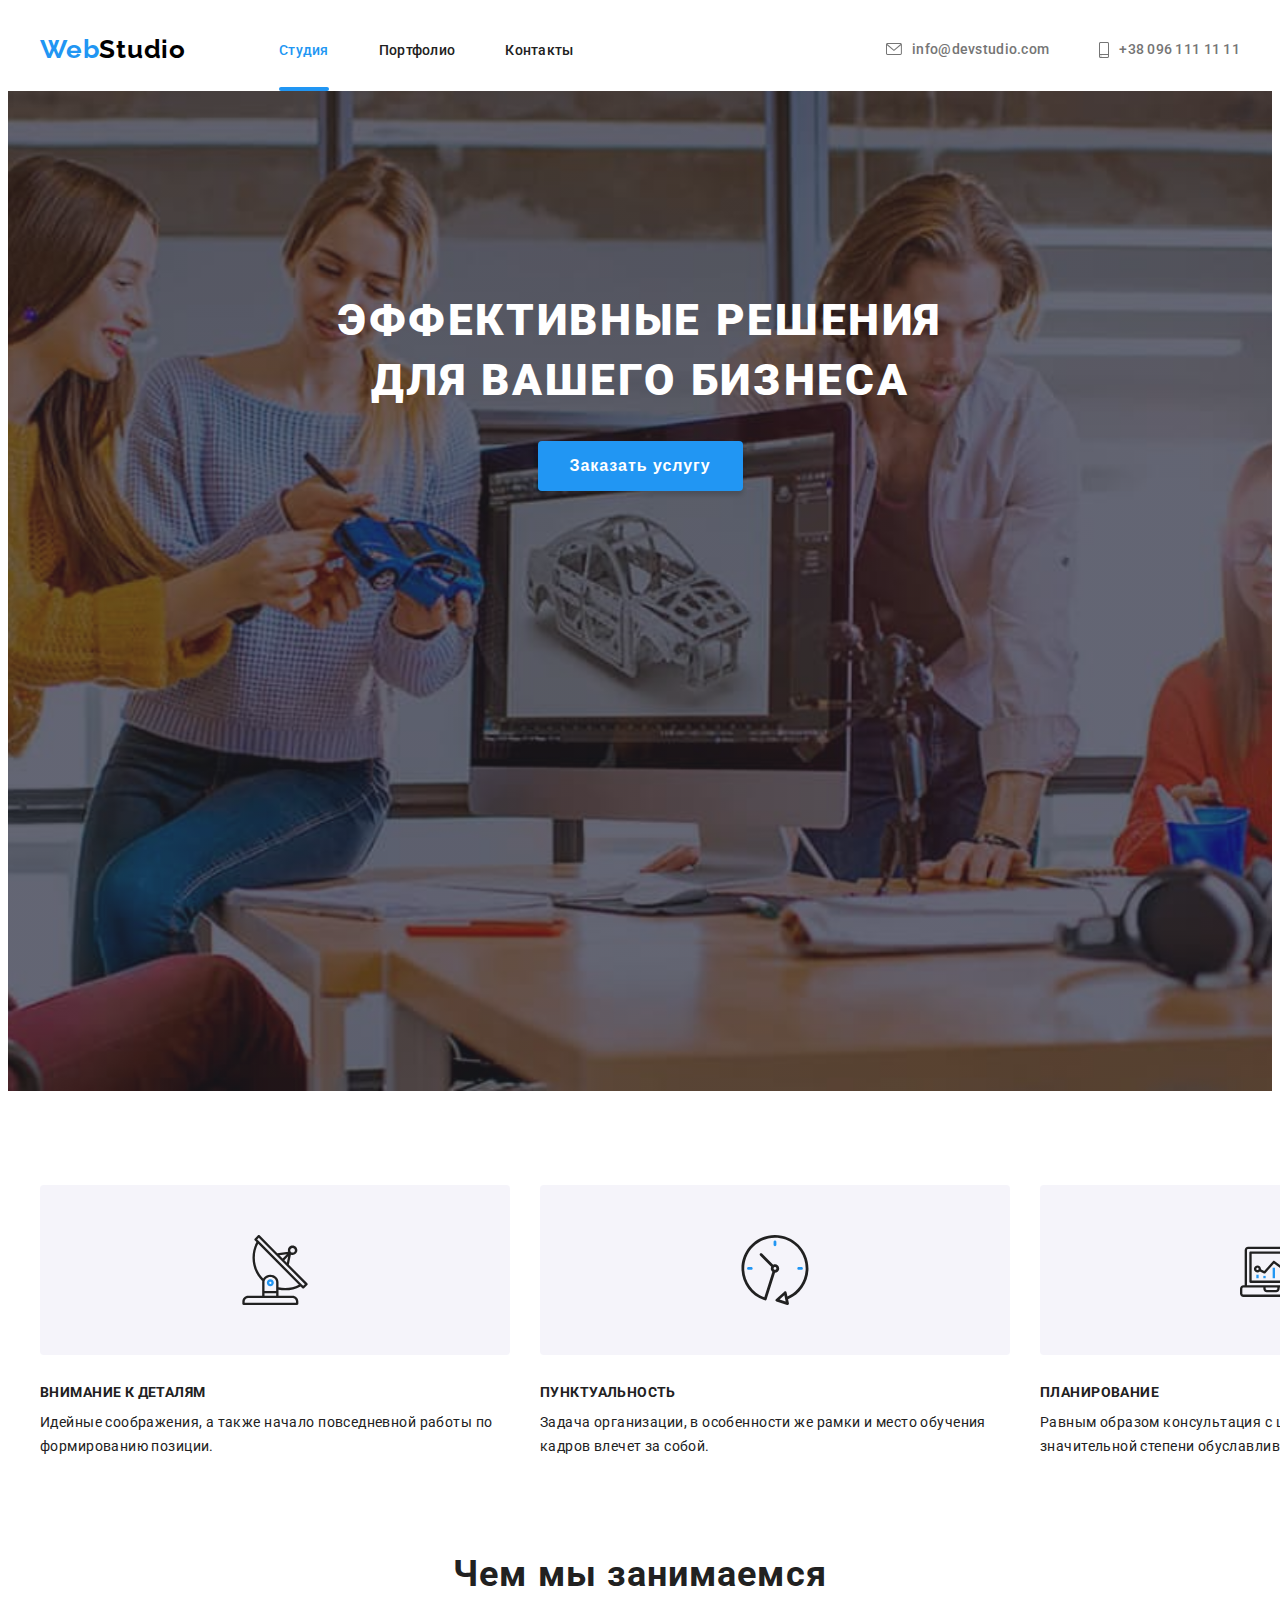
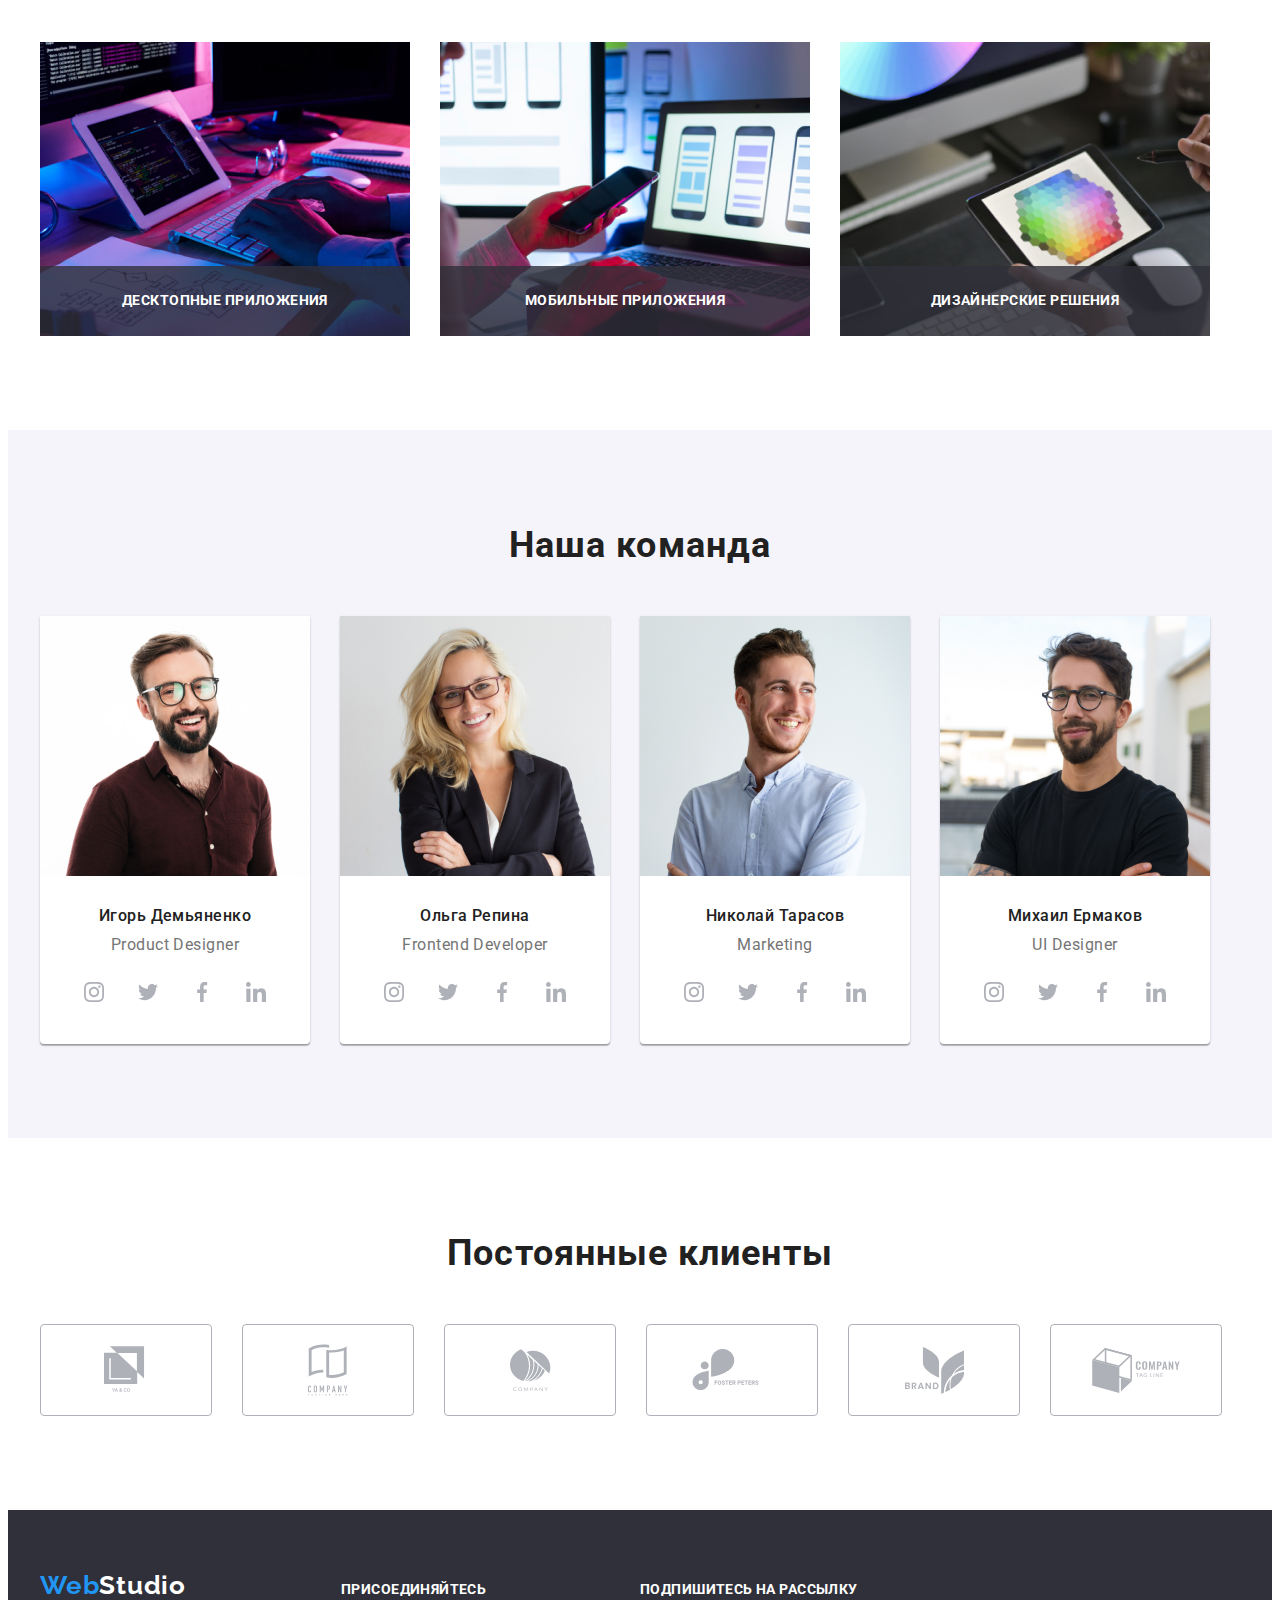
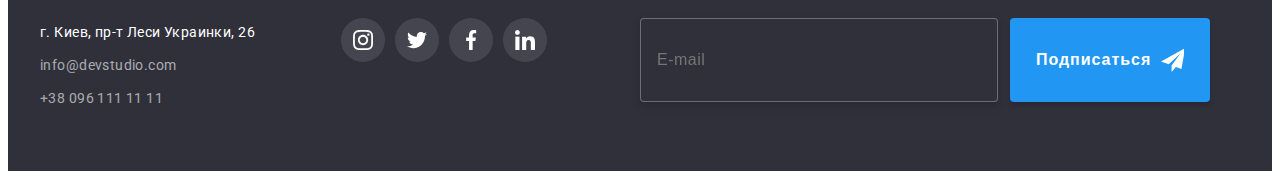
==== index.html @ 6fe5da29 "копирует файлы с hw-06" ====
<!DOCTYPE html>
<html lang="en">
<head>
    <meta charset="UTF-8">
    <meta name="viewport" content="width=device-width, initial-scale=1.0">
    <link rel="stylesheet" href="https://cdnjs.cloudflare.com/ajax/libs/modern-normalize/1.0.0/modern-normalize.min.css" integrity="sha512-ISS7cAi1PEhQ8jnbJpJZMd29NlhNj4AWYyLOSp2CE/CsHxTCu+r+t0D2yoJudVrd0/8fTVPUVDzY5Tvli75u/g==" crossorigin="anonymous" />
    <link rel="stylesheet" href="./css/style.css">
    <link href="https://fonts.googleapis.com/css2?family=Raleway:wght@700&family=Roboto:wght@400;500;700;900&display=swap" rel="stylesheet">
    <title>Studio</title>

</head>
<body class="body-container">
    <header class="page-header">
        <nav class="container">
            <a class="logo" href=""><span style="color: #2196F3;">Web</span><span style="color: #000000;">Studio</span></a>
            <ul class="nav">
                <li class="item"><a class="link current" href="">Студия</a></li>
                <li class="item"><a class="link" href="./portfolio.html">Портфолио</a></li>
                <li class="item"><a class="link" href="">Контакты</a></li>
            </ul>
            <address class="address">
                <ul class="auth-nav">
                    <li><a class="link" href="mailto:info@devstudio.com"><svg class="envelope"><use href="./images/sprite-studio.svg#icon-envelope" ></use></svg>info@devstudio.com</a></li>
                    <li><a class="link" href="tel:+380961111111"><svg class="phone"><use href="./images/sprite-studio.svg#icon-smartphone"></use></svg> +38 096 111 11 11</a></li>
                </ul> 
            </address>  
            
        </nav>
    </header>
    <main>
        <section class="hero hero-bg">
            <h1 class="hero-title">Эффективные решения<br>для вашего бизнеса</h1>
            <button data-modal-open class="button" type="button">Заказать услугу</button>
            <div data-modal class="backdrop is-hidden">
                <div  class="modal">
                    <button data-modal-close class="btn-modal">
                        <svg class="btn-close" width="18" height="18">
                            <use href="./images/sprite-studio.svg#icon-close-black"></use>
                        </svg>
                    </button>
                    <b class="modal-title">Оставьте свои данные, мы вам перезвоним</b>
                    <form class="modal-form">
                        <div role="group">
                            <div class="form-field">
                                <label class="form-label" for="name">Имя</label>
                                <input class="form-input" type="text" name="name" id="name">
                                <svg class="icon-form" width="18" height="18">
                                    <use href="./images/sprite-studio.svg#icon-name"></use>
                                </svg>
                            </div>
                            <div class="form-field">
                                <label class="form-label" for="tel">Телефон</label>
                                <input class="form-input" type="tel" name="tel" id="tel">
                                <svg class="icon-form" width="18" height="18">
                                    <use href="./images/sprite-studio.svg#icon-phone"></use>
                                </svg>
                            </div>
                            <div class="form-field">
                                <label class="form-label" for="email">Почта</label>
                                <input class="form-input" type="email" name="mail" id="email">
                                <svg class="icon-form" width="18" height="18">
                                    <use href="./images/sprite-studio.svg#icon-mail"></use>
                                </svg>
                            </div>                            
                        </div>
                        <div class="form-field">
                            <label for="comment">Комментарий</label>
                            <textarea class="textarea" name="comment" id="comment" rows="5" placeholder="Введите текст"></textarea>
                        </div>
                        <div class="checkbox-container">                                                 
                            <label class="checkbox-label" for="check">                            
                                <input class="checkbox" type="checkbox" name="checkbox" value="assent" id="check">
                                <span class="icon"></span>
                                Соглашаюсь с рассылкой и принимаю
                                <a class="link" href="">Условия договора</a>
                            </label>
                        </div>
                        <button class="button" type="submit">Отправить</button>
                    </form>
                </div>
            </div>
        </section>
        <section class="section container">
            <!-- Секция со скрытым заголовком -->
            <h2 class="visually-hidden">Наши приемущества</h2>
            <ul class="no-title">
                <li class="section-item antenna">
                    <h3 class="section-title">Внимание к деталям</h3>
                    <p class="section-descriptions">Идейные соображения, а также начало повседневной работы по формированию позиции.</p>
                </li>
                <li class="section-item clock">
                    <h3 class="section-title">Пунктуальность</h3>
                    <p class="section-descriptions">Задача организации, в особенности же рамки и место обучения кадров влечет за собой.</p>
                </li>
                <li class="section-item diagram">
                    <h3 class="section-title">Планирование</h3>
                    <p class="section-descriptions">Равным образом консультация с широким активом в значительной степени обуславливает.</p>
                </li>
                <li class="section-item astronaut">
                    <h3 class="section-title">Современные технологии</h3>
                    <p class="section-descriptions">Значимость этих проблем настолько очевидна, что реализация плановых заданий.</p>
                </li>
            </ul>
        </section>
        <section class="section team-work">
            <h2 class="section-caption">Чем мы занимаемся</h2>
            <ul class="section-items">
                <li class="items">
                    <img class="image" src="./images/box1.png" width="370" alt="Описание картнки1">
                    <p class="subtitle">Десктопные приложения</p>
                </li>
                <li class="items">
                    <img src="./images/box2.png" width="370" alt="Описание картнки2">
                    <p class="subtitle">Мобильные приложения</p>
                </li>
                <li class="items">
                    <img src="./images/box3.png" width="370" alt="Описание картнки2">
                    <p class="subtitle">Дизайнерские решения</p>
                </li>                
            </ul>
        </section>
        <section class="section our-team">
            <div class="team-work-container">
                <h2 class="section-team">Наша команда</h2>
                <ul class="section-items">
                    <li class="list-workers">
                        <div class="card-workers">
                            <img src="./images/img.jpg" width="270" alt="Фото сотрудника">
                            <h3 class="section-avatar">Игорь Демьяненко</h3>
                            <p class="section-vocation">Product Designer</p>
                            <ul class="social">
                                <li><a class="icon" href=""><svg class="instagram"><use href="./images/sprite-studio.svg#icon-instagram"></use></svg></a></li>
                                <li><a class="icon" href=""><svg class="twitter"><use href="./images/sprite-studio.svg#icon-twitter"></use></svg></a></li>
                                <li><a class="icon" href=""><svg class="facebook"><use href="./images/sprite-studio.svg#icon-facebook"></use></svg></a></li>
                                <li><a class="icon" href=""><svg class="linkedin"><use href="./images/sprite-studio.svg#icon-linkedin"></use></svg></a></li>
                            </ul>
                        </div>
                    </li>
                    <li class="list-workers">
                        <div class="card-workers">
                            <img src="./images/img1.jpg" width="270" alt="Фото сотрудника">
                            <h3 class="section-avatar">Ольга Репина</h3>
                            <p class="section-vocation">Frontend Developer</p>
                            <ul class="social">
                                <li><a class="icon" href=""><svg class="instagram"><use href="./images/sprite-studio.svg#icon-instagram"></use></svg></a></li>
                                <li><a class="icon" href=""><svg class="twitter"><use href="./images/sprite-studio.svg#icon-twitter"></use></svg></a></li>
                                <li><a class="icon" href=""><svg class="facebook"><use href="./images/sprite-studio.svg#icon-facebook"></use></svg></a></li>
                                <li><a class="icon" href=""><svg class="linkedin"><use href="./images/sprite-studio.svg#icon-linkedin"></use></svg></a></li>
                            </ul>
                        </div>
                    </li>
                    <li class="list-workers">
                        <div class="card-workers">
                            <img src="./images/img2.jpg" width="270" alt="Фото сотрудника">
                            <h3 class="section-avatar">Николай Тарасов</h3>
                            <p class="section-vocation">Marketing</p>
                            <ul class="social">
                                <li><a class="icon" href=""><svg class="instagram"><use href="./images/sprite-studio.svg#icon-instagram"></use></svg></a></li>
                                <li><a class="icon" href=""><svg class="twitter"><use href="./images/sprite-studio.svg#icon-twitter"></use></svg></a></li>
                                <li><a class="icon" href=""><svg class="facebook"><use href="./images/sprite-studio.svg#icon-facebook"></use></svg></a></li>
                                <li><a class="icon" href=""><svg class="linkedin"><use href="./images/sprite-studio.svg#icon-linkedin"></use></svg></a></li>
                            </ul>
                        </div>
                    </li>
                    <li class="list-workers">
                        <div class="card-workers">
                            <img src="./images/img3.jpg" width="270" alt="Фото сотрудника">
                            <h3 class="section-avatar">Михаил Ермаков</h3>
                            <p class="section-vocation">UI Designer</p>
                            <ul class="social">
                                <li><a class="icon" href=""><svg class="instagram"><use href="./images/sprite-studio.svg#icon-instagram"></use></svg></a></li>
                                <li><a class="icon" href=""><svg class="twitter"><use href="./images/sprite-studio.svg#icon-twitter"></use></svg></a></li>
                                <li><a class="icon" href=""><svg class="facebook"><use href="./images/sprite-studio.svg#icon-facebook"></use></svg></a></li>
                                <li><a class="icon" href=""><svg class="linkedin"><use href="./images/sprite-studio.svg#icon-linkedin"></use></svg></a></li>
                            </ul>
                        </div>
                    </li>
                </ul>
            </div>
        </section>
        <section class="section ">
            <div class="container-clients">
                <h2 class="section-clients">Постоянные клиенты</h2>
                <ul class="clients-list">
                    <li class="item"><a class="icon" href=""><svg class="icon-logo-1" width="44.27" height="49.23"><use href="./images/sprite-studio.svg#icon-logo-1"></use></svg></a></li>
                    <li class="item"><a class="icon" href=""><svg class="icon-logo-2" width="40" height="52"><use href="./images/sprite-studio.svg#icon-logo-2"></use></svg></a></li>
                    <li class="item"><a class="icon" href=""><svg class="icon-logo-3" width="41" height="42.6"><use href="./images/sprite-studio.svg#icon-logo-3"></use></svg></a></li>
                    <li class="item"><a class="icon" href=""><svg class="icon-logo-4" width="79.99" height="42.02"><use href="./images/sprite-studio.svg#icon-logo-4"></use></svg></a></li>
                    <li class="item"><a class="icon" href=""><svg class="icon-logo-5" width="59" height="47"><use href="./images/sprite-studio.svg#icon-logo-5"></use></svg></a></li>
                    <li class="item"><a class="icon" href=""><svg class="icon-logo-5" width="88.48" height="45.44"><use href="./images/sprite-studio.svg#icon-logo-6"></use></svg></a></li>
                </ul>
            </div>
        </section>
    </main>
    <footer class="footer">
            <div class="footer-container">
                <div class="footer-section">
                    <a class="logo" href=""><span style="color: #2196F3;">Web</span><span style="color: #FFFFFF;">Studio</span></a>
                    <address class="footer-adress">
                        <div>
                            <p class="footer-title">г. Киев, пр-т Леси Украинки, 26</p>
                            <ul class="footer-nav">
                                <li class="footer-links">
                                    <a class="footer-link" href="mailto:info@devstudio.com">info@devstudio.com</a>
                                </li>
                                <li class="footer-links">
                                    <a class="footer-link" href="tel:+380961111111">+38 096 111 11 11</a>
                                </li>
                            </ul>
                        </div>
                    
                    </address>
                </div>
                <div class="footer-social">
                    <b class="footer-discription">Присоединяйтесь</b>
                    <ul class=footer-list>
                        <li><a class="icon instagram-white" href=""></a></li>
                        <li><a class="icon twitter-white" href=""></a></li>
                        <li><a class="icon facebook-white" href=""></a></li>
                        <li><a class="icon linkedin-white" href=""></a></li>
                    </ul>
                </div>
                <div class="footer-subscribe">
                    <b class="footer-discription">Подпишитесь на рассылку</b>
                    <form class="js-speaker-form">
                        <label for="mail"></label>
                        <input class="mail" type="email" name="mail" id="mail" placeholder="E-mail">
                        <button class="btn-subscribe" type="submit">
                            <span class="subscribe">Подписаться</span>
                        </button>
                    </form>
                </div>
            </div>
    </footer>
    <script src="./js/modal.js"></script>
</body>
</html>
---- css/style.css ----
:root {
    --primary-text-color: #757575;
    --accent-color: #2196F3;
    --white-color: #ffffff;
    --white-bg-color: #ffffff;
    --cubic: cubic-bezier(0.4, 0, 0.2, 1);


}

body {
    font-family: 'Roboto', sans-serif;
    color: var(--primary-text-color);
    
    
}
ul {
    list-style: none;
    
}
a {
    text-decoration: none;
}
img {
    display: block;

}
.visually-hidden {
    position: absolute;
    width: 1px;
    height: 1px;
    margin: -1px;
    border: 0;
    padding: 0;
    clip: rect(0 0 0 0);
    overflow: hidden;
}
/* цвет вторичного текста  #color: #212121;*/
 /* цвет основного текста color: #757575; */
 /* акцент  background: #2196F3; */

 /* Стилизация шапки */
 .logo {
    font-family: 'Raleway', sans-serif;
    font-style: normal;
    font-weight: 700;
    font-size: 26px;
    line-height: 1.19;
    letter-spacing: 0.03em;

    color: #000000; 
    

}
.nav .link {
    
    font-weight: 500;
    font-size: 14px;
    line-height: 1.14;
    letter-spacing: 0.02em;

    color: #212121;

    transition: color 250ms cubic-bezier(0.4, 0, 0.2, 1);
}
.nav .link.current {
    color: var(--accent-color);

}
.nav .item {
    cursor: pointer;
}

.auth-nav .link {
    
    font-weight: 500;
    font-style: normal;
    font-size: 14px;
    line-height: 1.14;
    letter-spacing: 0.02em;

    color: var(--primary-text-color);

    transition: color 250ms cubic-bezier(0.4, 0, 0.2, 1);
}
.item:hover .link ,
.item:focus .link {
    color: var(--accent-color);
    

}
.link:hover ,
.link:focus  {
    color: var(--accent-color);
}

/* Стили основного контента */
/* Стили секции героя */
.hero > .hero-title {         
    font-weight: 900;
    font-size: 44px;
    line-height: 1.36;
    letter-spacing: 0.06em;
    text-transform: uppercase;
       
    color: var(--white-color);

}
.hero .button {
    min-width: 200px;
        
    color: var(--white-color);
    font-weight: 700;
    font-size: 16px;
    line-height: 1.88;     
    letter-spacing: 0.06em;

    background-color: var(--accent-color);
    box-shadow: 0px 4px 4px rgba(0, 0, 0, 0.15);
    border-radius: 4px;
    border: none;
    padding: 10px 32px;
    cursor: pointer;
}


/* Стили секции со скрытым заголовком */
.section-title {
    font-weight: 700;
    font-size: 14px;
    line-height: 1.14;
    letter-spacing: 0.03em;
    text-transform: uppercase;

    color: #212121;

}
.section .section-descriptions {
    font-weight: 400;
    font-size: 14px;
    line-height: 1.71;
    letter-spacing: 0.03em;

}
/* Стили секции "Чем мы занимаемся" и "Наша команда" */
.section-caption ,
.section-team {
    font-weight: 700;
    font-size: 36px;
    line-height: 1.17;
    letter-spacing: 0.03em;

    color: #212121;

}

.section .section-avatar {
    font-weight: 500;
    font-size: 16px;
    line-height: 1.19;
    letter-spacing: 0.03em;

    color: #212121;

}
.section-vocation {
    font-weight: 400;
    font-size: 16px;
    line-height: 1.19;
    letter-spacing: 0.03em;


}
/* Cтили секции "Постоянные клиенты" */
.section-clients {
    margin-bottom:0;
    margin-top: 0;
    padding-bottom: 50px;

    font-weight: 700;
    font-size: 36px;
    line-height: 1.17;
    text-align: center;
    letter-spacing: 0.03em;

    color: #212121;
}
/* Cтилизация подвала */
.footer {
    background: #2F303A;
}
.footer .footer-title {
    font-style: normal;
    font-weight: 400;
    font-size: 14px;
    line-height: 1.71;
    letter-spacing: 0.03em;

    color: var(--white-color);
}


.footer .footer-link {
    font-style: normal;
    font-weight: 400;
    font-size: 14px;
    line-height: 1.71;
    letter-spacing: 0.03em;

    color: rgba(255, 255, 255, 0.6);
}
/* Стили кнопок страницы "Портфолио" */
.list-btn {
    background: #F5F4FA;
    border:none;
    border-radius: 4px;
    padding: 6px 22px;
    cursor: pointer;
    transition: background-color 250ms var(--cubic), color 250ms var(--cubic), box-shadow 250ms var(--cubic);
}
.list-btn:hover ,
.list-btn:focus {
    color: var(--white-color);
    background: var(--accent-color);
    box-shadow: 0px 3px 1px rgba(0, 0, 0, 0.1),
                0px 1px 2px rgba(0, 0, 0, 0.08),
                0px 2px 2px rgba(0, 0, 0, 0.12);
}                          
.section .list-btn {
    font-family: 'Roboto', sans-serif;
    font-weight: 500;
    font-size: 16px;
    line-height: 1.62;
    letter-spacing: 0.03em;
}
.section-item {
    font-weight: 700;
    font-size: 18px;
    line-height: 2;
    letter-spacing: 0.06em;

    color: #212121;
}
.section-tagline {
    font-weight: 400;
    font-size: 16px;
    line-height: 1.88;
    letter-spacing: 0.03em;

    color: var(--primary-text-color);
}
/* Позиционирование */

/* Хедер */

.page-header .container {
    background-color: var(--white-bg-color);
}

.container {
    width: 1200px;
    margin-left: auto;
    margin-right: auto;
    padding-left: 15px;
    padding-right: 15px;
    align-items: center;
    display: flex;
    margin-bottom: 0;
    margin-top: 0;                    
}
.container .logo {
    margin-right: 93px;
}

.link.current::after {
    content: "";
    display: block;
    position: absolute;
    bottom: 0;
    width: 100%;
    height: 4px;
    background-color: var(--accent-color);
    border-radius: 2px;    
}
.container .item {
    position: relative;
    padding: 32px 0;
} 
    
.nav {
    display: flex;
    margin: 0;
    padding-left: 0;
           
}
.auth-nav {
    display: flex;
    margin: 0;
    padding-left: 0;              
}
.page-header .address {
    margin-left: auto;
}
.auth-nav > .link:last-child {
    margin-right: 0;
}
.auth-nav .link {
    padding: 32px 0;
}
.nav > li:not(:last-child) {
    display: block;
    margin-right: 50px;
       
      
}
.auth-nav li:not(:last-child) {
    margin-right: 50px;
       
       
}
/* Сексия "Герой" */
.hero {
    text-align: center;
    padding-bottom: 200px;
    padding-top: 200px;
    
              
}
.hero-title {
    margin-top: 0;
    margin-bottom: 0;
    margin-bottom: 30px;
    
}

/* Секция со скрытым заголовком */
.no-title {
    padding-top: 94px;
    padding-bottom: 94px;
    padding-left: 0;
    display: flex;
    margin-bottom: 0;
    margin-top: 0;

    
}
.section.container {
    background: var(--white-bg-color);
    
}
.container .section-title {
    margin-top: 0;
    margin-bottom: 10px;
}
.container .section-descriptions {
    margin-top: 0;
    margin-bottom: 0;

}
.container .section-item:not(:last-child) {
    margin-right: 30px;

}
/* Секция "Чем мы занимаемся" */
.section .section-items {
    display: flex;
    padding-left: 0;
    margin-top: 0;
    margin-bottom: 0;
               
}

.items:not(:last-child) {
    margin-right: 30px;

}
.section-caption {
    text-align: center;
    margin-top: 0;
    margin-bottom: 0;
    padding-bottom: 47px;
}

.section.team-work {
    background-color: var(--white-bg-color);
    width: 1200px;
    padding-left: 15px;
    padding-right: 15px;
    margin-left: auto;
    margin-right: auto;
    padding-bottom: 94px;
    
 
}   

    /* Наша команда */
.section.our-team {
   background: #F5F4FA;

}
.team-work-container {
    width: 1200px;
    margin-bottom: 0;
    margin-top: 0;
    margin-right: auto;
    margin-left: auto;
    padding-left: 15px;
    padding-right: 15px;
    padding-bottom: 94px;
    
}
.section-team {
    text-align: center;
    margin-top: 0;
    margin-bottom: 0;
    padding-bottom: 50px;
    padding-top: 94px;
}
.list-workers:not(:last-child) {
    margin-right: 30px;
}

.section-avatar ,
.section-vocation {
    text-align: center;
    margin-top: 0;
    margin-bottom: 0;
}
.section-avatar {
    margin-top: 30px;
    margin-bottom: 10px;

}

.card-workers {
    background: var(--white-bg-color);

    box-shadow: 0px 1px 3px rgba(0, 0, 0, 0.12),
    0px 1px 1px rgba(0, 0, 0, 0.14),
    0px 2px 1px rgba(0, 0, 0, 0.2);
    border-radius: 0px 0px 4px 4px;

}
/* Постоянные клиенты */
.container-clients {
    width: 1200px;
    margin-left: auto;
    margin-right: auto;
    padding-left: 15px;
    padding-right: 15px;
    margin-top: 94px;
    margin-bottom: 94px;
}
/* Позиционирование подвала */
.footer {
    background-color: #2F303A;
              
}
.footer-container {
    width: 1200px;
    margin-left: auto;
    margin-right: auto;
    padding-left: 15px;
    padding-right: 15px;
}
.footer .logo {
    display: block;
    padding-top: 60px;
    padding-bottom: 20px;
}
.footer-nav {
    margin-top: 0;
    margin-bottom: 0;
    padding-left: 0;
    
}
    
.footer-title {
    margin-top: 0;
    margin-bottom: 0;
    padding-bottom: 9px;
}
.footer-links:not(:last-child) {
    padding-bottom: 9px;
}
.footer-section {
    margin-bottom: 60px;
    margin-right: 70px;
}
.footer-link {
    display: block;
}
/* Позиционирования страницы ПОРТФОЛИО */
/* Кнопки основного контента */

.main-container {
    background: var(--white-bg-color);
   
}
.web-container {
    display: flex;
    margin-bottom: 0;
    margin-top: 0;
    flex-wrap: wrap;
    padding-left: 0;
       
}
.portfolio {
    display: flex;
    justify-content: center;
    padding-bottom: 34px;
    padding-left: 0;
    padding-right: 0;
    margin-bottom: 0;
    margin-top: 0;
    
}
.section.portfolio-container {
    width: 1200px;
    background-color: var(--white-bg-color);
    margin-top: 94px;
    margin-bottom: 94px;
    margin-left: auto;
    margin-right: auto;
    padding-left: 15px;
    padding-right: 15px;

}
.portfolio .list-navigation:not(:last-child) {
    margin-right: 8px;

}

/* Основной контент страницы "Портфолио" */



.section-list .lists-section:nth-child(n + 1) {
    margin-right: 30px;
    margin-bottom: 30px;
    
}
.section-list .lists-section.not {
    margin-right: 0;
    
}

.section-list-card .title {
padding: 20px 24px;
}

.section-tagline ,
.section-item {
    margin: 0;
}
.section-list-card a {
    display: block;
}
.section-list-card {
    background: var(--white-bg-color);
}
.lists-section.lists-cards:nth-last-child(-n + 3) {
    margin-bottom: 0;
}
.lists-section {
    width: 370px;
    border: 1px solid #EEEEEE;
    
}
/* .lists-section:hover ,
.lists-section:focus {
   
   box-shadow: 
    0px 1px 1px rgba(0, 0, 0, 0.12),
    0px 4px 4px rgba(0, 0, 0, 0.06),
    4px 4px 6px rgba(0, 0, 0, 0.16); 
} */
/* Работа с фоном и псевдоелементами */
.hero-bg {
    max-width: 1600px;
    min-height: 600px;
    margin: 0 auto;

    background-color: #000000;
    background-image: linear-gradient(rgba(47, 48, 58, 0.4),
    rgba(47, 48, 58, 0.4)),url("../images/hero-bg.jpg");
    background-repeat: no-repeat;
    background-position: center;
    background-size: cover;
      
    
}
/* Иконки шапки */

.auth-nav .link {
    display: flex;
    align-items: center;
}
.envelope {
    width: 16px;
    height: 12px;
    margin-right: 10px;
    fill: currentColor;
    transition: background-color 250ms var(--cubic);

    
}
.envelope:hover ,
.envelope:focus {
    fill: var(--accent-color);
}
.phone {
    width: 10px;
    height: 16px;
    margin-right: 10px;
    fill: currentColor;
    transition: fill 250ms var(--cubic);

}
.phone:hover ,
.phone:focus {
    fill: var(--accent-color);
}
 
/* Cекция со скрытым заголовком */
.no-title .section-item::before {
    content: "";
    width: 270px;
    height: 120px;
    display: block;
    background-color: #F5F4FA;
    border-radius: 4px;
    margin-bottom: 30px;
    padding: 25px 100px;
}
.antenna::before {
    background-image: url("../images/icons/antenna-1.svg");
    background-repeat: no-repeat;
    background-position: center;
    
}
.clock::before {
background-image: url("../images/icons/clock-1.svg");
    background-repeat: no-repeat;
    background-position: center;
}
.diagram::before {
    background-image: url("../images/icons/diagram-1.svg");
    background-repeat: no-repeat;
    background-position: center;
}
.astronaut::before {
    background-image: url("../images/icons/astronaut-1.svg");
    background-repeat: no-repeat;
    background-position: center;
}
/* Наша команда */
.social {
    display: flex;
    padding-left: 0;
    justify-content: center;
    margin-top: 16px;
    padding-bottom: 30px;  
}
.social .icon {
    display: flex;
    justify-content: center;
    align-items: center;
    width: 44px;
    height: 44px;
    border-radius: 50%;
    color: #afb1b8;
    transition: background-color 250ms var(--cubic),
    color 250ms var(--cubic);
}
.instagram,.twitter,
.facebook,.linkedin {
    display: block;
    width: 20px;
    height: 20px;
    fill: currentColor;
     
}
.social > li:not(:last-child) {
    margin-right: 10px;
}
.social .icon:hover ,
.social .icon:focus  {
    color: var(--white-color);
    background-color: var(--accent-color);
}

/* Постоянные клиенты */
.clients-list {
    display: flex;
    padding-left: 0;
    margin-top: 0;  
    margin-bottom: 0;
}
.icon-logo-1,.icon-logo-2,
.icon-logo-3,.icon-logo-4,
.icon-logo-5,.icon-logo-6 {
    display: block;
    fill: currentColor; 
}
.clients-list .icon {
    display: flex;
    justify-content: center;
    align-items: center;
}
.clients-list > li:not(:last-child) {
    margin-right: 30px;
}
.clients-list .icon {
    width: 170px;
    height: 90px;
    color:  #afb1b8;
    transition: color 250ms var(--cubic),border 2500ms var(--cubic);
}
.clients-list .item {
    display: block;
    width: 170px;
    height: 90px;
    border: 1px solid #AFB1B8;
    border-radius: 4px;
   
}
.clients-list .icon:hover ,
.clients-list .icon:focus  {
    color: var(--accent-color);
    
}
.clients-list .item:hover ,
.clients-list .item:focus {
    border: 1px solid var(--accent-color);
    
}

/* Фон и псефдоелементы футера */

.footer-container {
    display: flex;
    align-items: baseline;
}

.footer-discription {
    display: block;
    font-style: normal;
    font-weight: 700;
    font-size: 14px;
    line-height: 1.14;
    letter-spacing: 0.03em;
    text-transform: uppercase;

    color: #FFFFFF;

    margin-top: 0;
    margin-bottom: 20px;
}

.footer-list .icon::before {
    content: "";
    display: block;
    width: 44px;
    height: 44px;
    background-color: rgba(255, 255, 255, 0.1);
    background-repeat: no-repeat;
    background-position: center;
    border-radius: 50%;
    transition: background-color 250ms var(--cubic);
}
.footer-list .icon:hover::before ,
.footer-list .icon:focus::before {
    background-color: var(--accent-color);
}
.footer-list {
    display: flex;
    padding-left: 0;
    margin-top: 0;
    margin-bottom: 0;
}
.footer-list > li:not(:last-child) {
    margin-right: 10px;
}
.footer-adress {
    display: flex;
    align-items: baseline;
    width: 231px;
}
.instagram-white::before {
    background-image: url("../images/icons/instagram-white.svg");
}
.twitter-white::before {
    background-image: url("../images/icons/twitter-white.svg");
}
.facebook-white::before{
    background-image: url("../images/icons/facebook-white.svg");
}
.linkedin-white::before {
    background-image: url("../images/icons/linkedin-white.svg");
}
/* Псевдоелементы главной секции страницы "Портфолио */

/* Позиционированные елементы */
/* Секция "Чем мы занимаемся" */

.items {
    position: relative;
           
}

.items > .subtitle {  
    position: absolute;
    bottom: 0;
    width: 100%;
    padding: 27px 0;
    margin: 0;

    font-weight: 700;
    font-size: 14px;
    line-height: 1.14;
    color: var(--white-color);
    text-align: center;
    letter-spacing: 0.03em;
    text-transform: uppercase;
    
    

    background-color: rgba(47, 48, 58, 0.8);
    
}

/* Модальное окно "Героя" */
.backdrop {
    position: fixed;
    width: 100%;
    height: 100%;
    top: 0;
    left: 0;
    background-color: rgba(0, 0, 0, 0.5);
    opacity: 1;
    z-index: 2;
    transition: opacity 250ms var(--cubic);  
    
}
.backdrop.is-hidden {
    opacity: 0;
    pointer-events: none;
       
     
}
.backdrop.is-hidden .modal {
    transform: translate(-50%, -50%) scale(0.5);
       

}
.modal {
    position: absolute;
    top: 50%;
    left: 50%;
    transform: translate(-50%, -50%) scale(1);
    transition: transform 250ms var(--cubic);

    min-width: 528px;
    min-height: 581px;
    background-color: #FFFFFF;
    box-shadow: 0px 1px 3px rgba(0, 0, 0, 0.12),
    0px 1px 1px rgba(0, 0, 0, 0.14),
    0px 2px 1px rgba(0, 0, 0, 0.2);
    border-radius: 4px; 
       
}

.btn-modal {
position: absolute;
right: 0;

width: 30px;
height: 30px;

background-color: var(--white-bg-color);
border: 1px solid rgba(0, 0, 0, 0.1);
border-radius: 50%;
margin: 8px;
cursor: pointer;

}
.btn-close {
    position: absolute;
    top: 50%;
    left: 50%;
    transform:translate(-50%,-50%);
    transition: fill 250ms var(--cubic);
    
    
}
.btn-modal:hover .btn-close {
    fill: var(--accent-color);
}
/* Оверлей страницы "Портфолио" */
.overlay::before {
    position: absolute;
    top: 0;
    left: 0;

    content: "";
    display: block;
    width: 100%;
    height: 100%;
    background-color: var(--accent-color);
    
  
}
.img-overlay {
    position: relative;
    overflow: hidden;
    
}
.text {
    position: absolute;
    top: 63px;
    left: 24px;
    margin: 0;
    width: 322px;
    height: 168px;

    font-weight: 400;
    font-size: 18px;
    line-height: 1.55;
    letter-spacing: 0.03em;

    color: var(--white-color);
    
    
}
.overlay {
    position: absolute;
    left: 0;
    top: 0;
    width: 100%;
    height: 100%;
    transform: translateY(100%);
    transition: transform 250ms var(--cubic);
    
}
.lists-section:hover .overlay {
    transform: translateY(0%);   
}
.cards:focus .overlay {
    transform: translateY(0%);

}
.lists-section {
    transition: box-shadow 250ms var(--cubic);
}
.lists-section:hover {
    box-shadow: 1px 1px 1px rgba(0, 0, 0, 0.12), 0px 4px 4px rgba(0, 0, 0, 0.06), 1px 4px 6px rgba(0, 0, 0, 0.16);

}   
.cards {
    transition: box-shadow 250ms var(--cubic);
}
.cards:focus {
    box-shadow: 1px 1px 1px rgba(0, 0, 0, 0.12), 0px 4px 4px rgba(0, 0, 0, 0.06), 1px 4px 6px rgba(0, 0, 0, 0.16);

}           

/* Формы футера */
.footer-subscribe {
    width: 570px;
    margin-left: 93px;
}
.btn-subscribe {
    min-width: 200px;
    margin-left: 12px;
    padding: 10px 26px;

    background-color: var(--accent-color);
    box-shadow: 0px 4px 4px rgba(0, 0, 0, 0.15);
    border-radius: 4px;
    border: none;
    cursor: pointer;


}
.subscribe {
    display: flex;
    justify-content: center;
    align-items: center;

    font-weight: 700;
    font-size: 16px;
    line-height: 1.88;
    letter-spacing: 0.06em;

    color: var(--white-color);

    
}
.subscribe::after {
    content: "";
    display: block;
    width: 24px;
    height: 24px;
    margin-left: 10px;
    background-image: url("../images/icons/send.svg");
}
.js-speaker-form .mail {
    width: 358px;
    height: 50px;

    padding: 16px;

    background-color: #2F303A;
    border: 1px solid rgba(255, 255, 255, 0.3);
    filter: drop-shadow(0px 4px 4px rgba(0, 0, 0, 0.15));
    border-radius: 4px;

    font-weight: 400;
    font-size: 16px;
    line-height: 20px;
    letter-spacing: 0.03em;
    color: rgba(255, 255, 255, 0.6);
}
.js-speaker-form {
    display: flex;
}
/* Формы модального окна */
.modal-title {
display: block;

margin-top: 40px;
margin-bottom: 12px;

font-weight: 700;
font-size: 20px;
line-height: 1.15;
letter-spacing: 0.03em;

color: #212121;
}
.modal-form {
    margin-left: 40px;
    margin-right: 40px;
    margin-bottom: 40px;
}
.form-field {
    display: flex;
    flex-direction: column;

    margin-bottom: 10px;
    
    text-align: left;

}
.form-field .form-input {
    height: 40px;

    padding-left: 42px;
    padding-right: 12px;
    padding-bottom: 12px;
    padding-top: 12px;
    margin-top: 4px;

    border: 1px solid rgba(33, 33, 33, 0.2);
    border-radius: 4px;
    cursor: pointer;
    outline: none;
    transition: border-color 250ms var(--cubic);
}

.form-field .textarea {
    width: 100%;
      
    margin-top: 4px;
    padding: 12px 16px;

    border: 1px solid rgba(33, 33, 33, 0.2);
    border-radius: 4px;

    resize: none;
    outline: none;
    transition: border-color 250ms var(--cubic);
}
.textarea:focus {
    border-color: var(--accent-color);
}

/* Стилизация чекбокса */

.checkbox-label > .link {
    text-decoration: underline;
    color: var(--accent-color);
}
.checkbox-label {
    display: block;
    position: relative;
    font-weight: 400;
    font-size: 14px;
    line-height: 1.7;
    letter-spacing: 0.03em;
    cursor: pointer;
}
.checkbox {
    appearance: none;
    position: absolute;
}
.checkbox-container {    
    margin-bottom: 30px;
    
}

.checkbox-container .icon {
    position: absolute;
    left: 0;
    top: 50%;
    transform: translateY(-50%);


    display: block;
    width: 16px;
    height: 15px;
    
    border: 2px solid #212121;
    border-radius: 2px;
}
.checkbox:checked ~ .icon {
    border-color: var(--accent-color);
    background-color: var(--accent-color);
    background-image: url("../images/icons/icon-check.svg");
    background-size: contain;
    background-origin: border-box;
}

/* Стилизация инпутов */
.form-field {
    position: relative;
}
.icon-form {
    position: absolute;
    left: 12px;
    top: 55%;
    
    fill: #000000;
    transition: fill 250ms var(--cubic);

    pointer-events: none;
}
.form-input:focus + .icon-form {
    fill: var(--accent-color);
}
.form-input:focus {
    border-color: var(--accent-color);
}
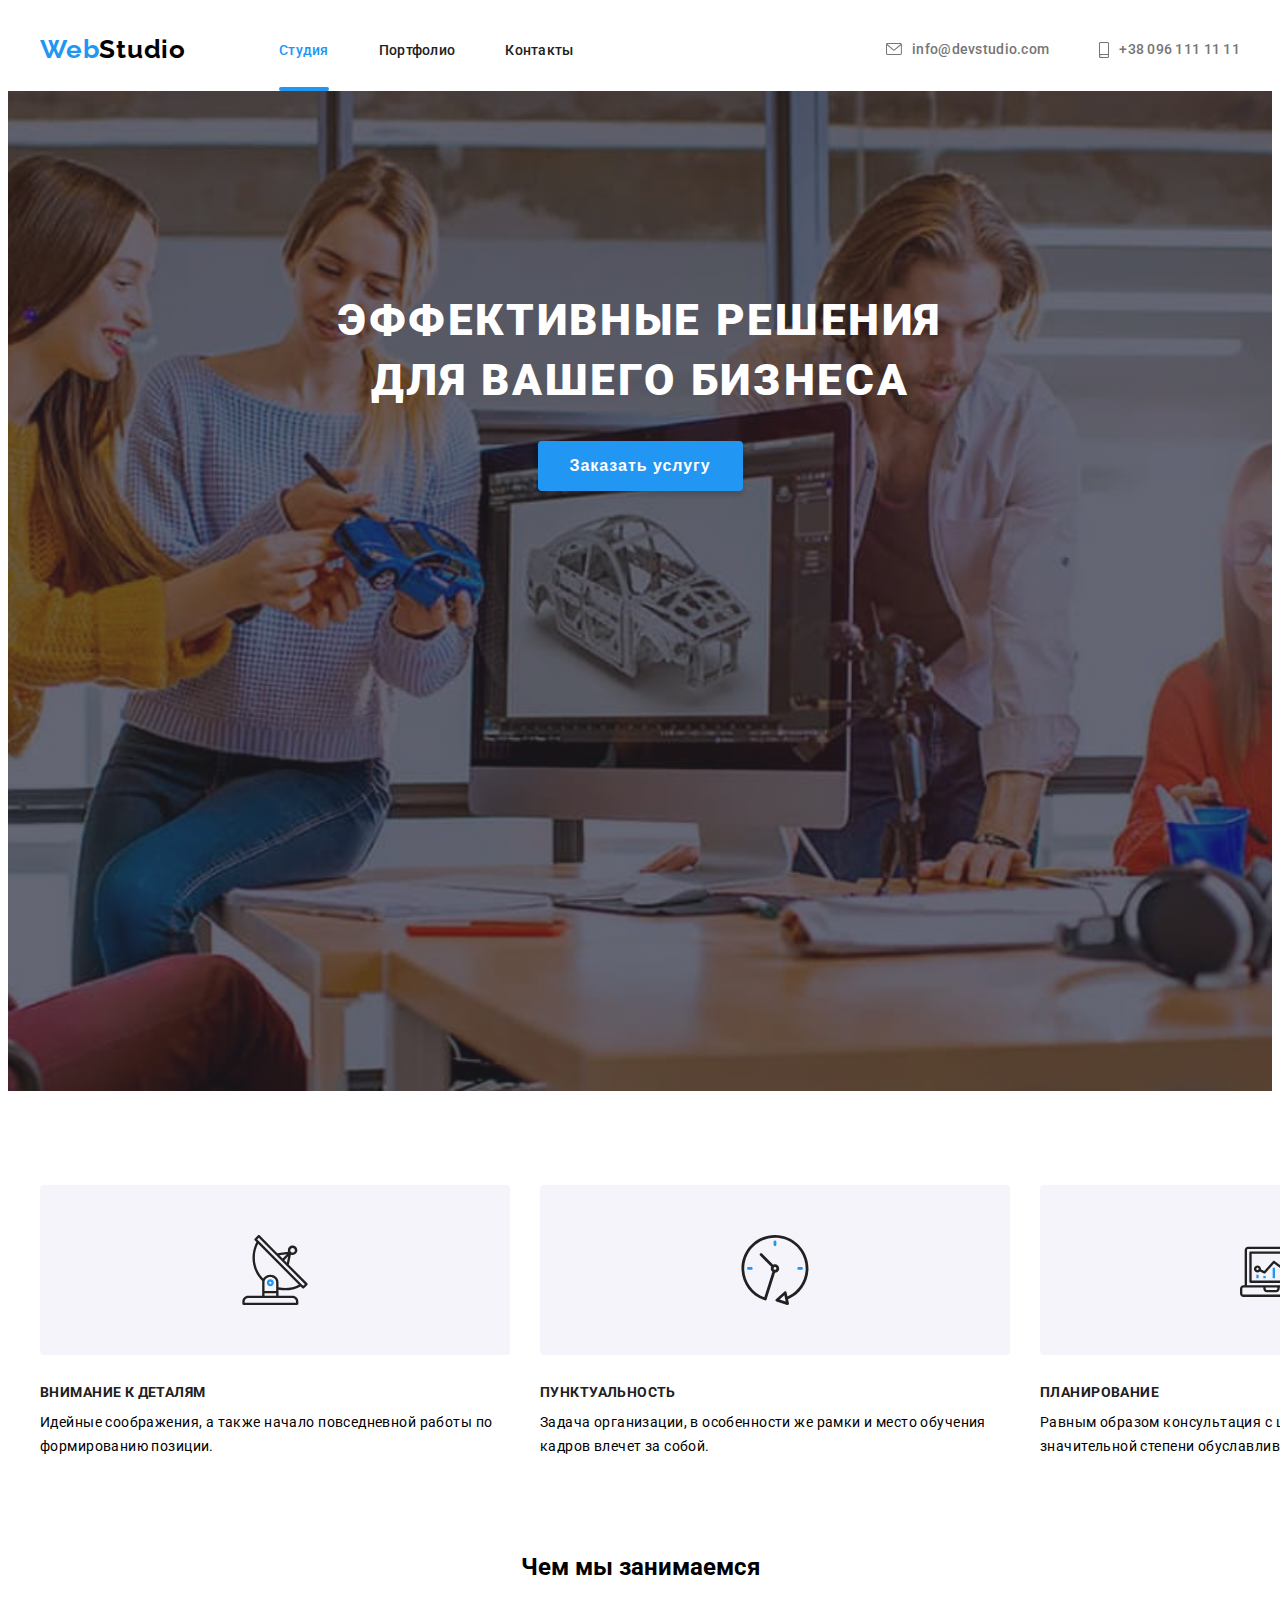
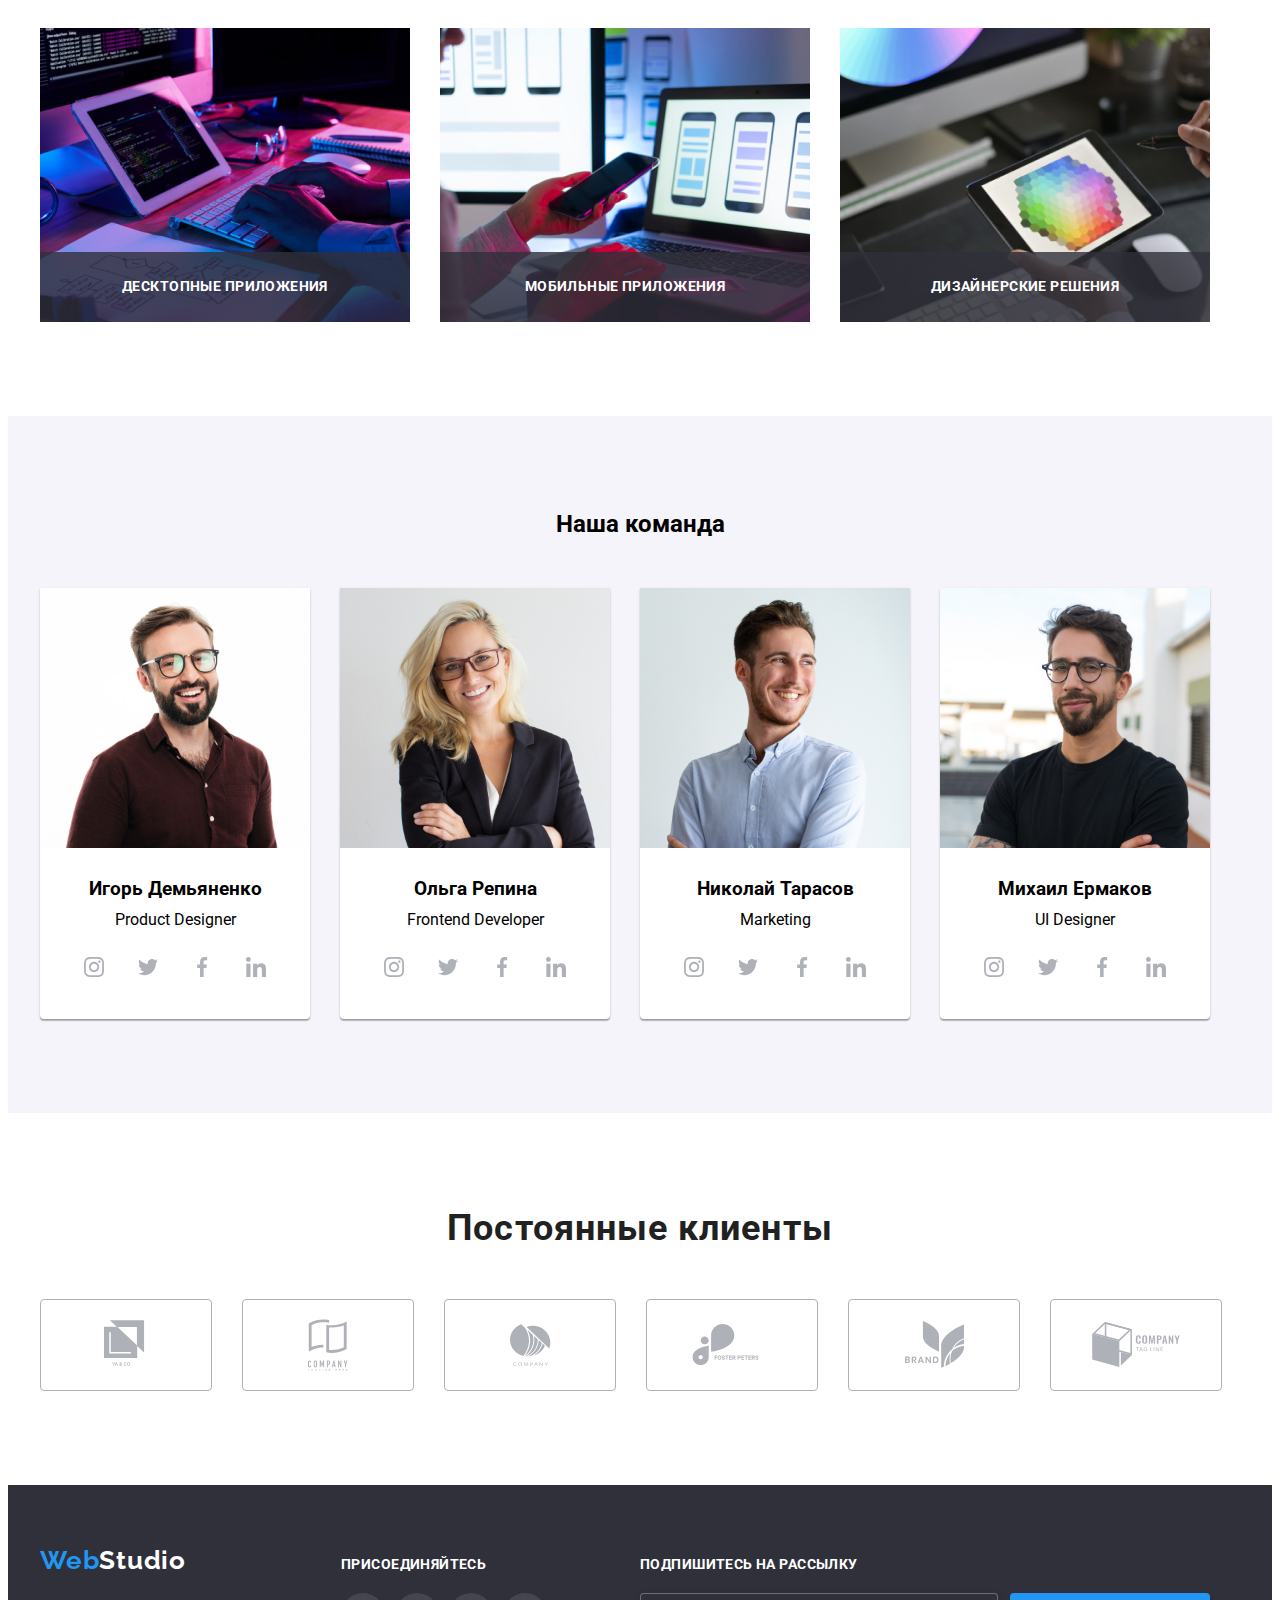
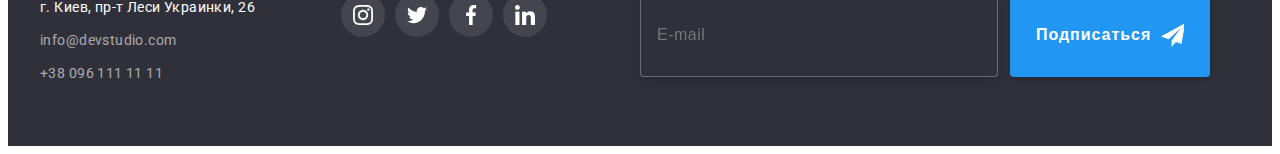
==== commit bd796c9b: "переносит страницу Sudio на препроцессор sass" ====
--- a/index.html
+++ b/index.html
@@ -4,7 +4,7 @@
     <meta charset="UTF-8">
     <meta name="viewport" content="width=device-width, initial-scale=1.0">
     <link rel="stylesheet" href="https://cdnjs.cloudflare.com/ajax/libs/modern-normalize/1.0.0/modern-normalize.min.css" integrity="sha512-ISS7cAi1PEhQ8jnbJpJZMd29NlhNj4AWYyLOSp2CE/CsHxTCu+r+t0D2yoJudVrd0/8fTVPUVDzY5Tvli75u/g==" crossorigin="anonymous" />
-    <link rel="stylesheet" href="./css/style.css">
+    <link rel="stylesheet" href="./css/main.min.css">
     <link href="https://fonts.googleapis.com/css2?family=Raleway:wght@700&family=Roboto:wght@400;500;700;900&display=swap" rel="stylesheet">
     <title>Studio</title>
 
--- a/css/main.min.css
+++ b/css/main.min.css
@@ -0,0 +1,2 @@
+body{font-family:'Roboto', sans-serif;color:var(#2196F3)}ul{list-style:none}a{text-decoration:none}img{display:block}.visually-hidden{position:absolute;width:1px;height:1px;margin:-1px;border:0;padding:0;clip:rect(0 0 0 0);overflow:hidden}.logo{font-family:'Raleway', sans-serif;font-style:normal;font-weight:700;font-size:26px;line-height:1.19;letter-spacing:0.03em;color:#000000}.nav .link{font-weight:500;font-size:14px;line-height:1.14;letter-spacing:0.02em;color:#212121;transition:color 250ms cubic-bezier(0.4, 0, 0.2, 1)}.nav .link.current{color:#2196F3}.nav .item{cursor:pointer}.auth-nav .link{font-weight:500;font-style:normal;font-size:14px;line-height:1.14;letter-spacing:0.02em;color:#757575;transition:color 250ms cubic-bezier(0.4, 0, 0.2, 1)}.item:hover .link,.item:focus .link{color:#2196F3}.link:hover,.link:focus{color:#2196F3}.page-header .container{background-color:#fff}.container{width:1200px;margin-left:auto;margin-right:auto;padding-left:15px;padding-right:15px;align-items:center;display:flex;margin-bottom:0;margin-top:0}.container .logo{margin-right:93px}.link.current::after{content:"";display:block;position:absolute;bottom:0;width:100%;height:4px;background-color:#2196F3;border-radius:2px}.container .item{position:relative;padding:32px 0}.nav{display:flex;margin:0;padding-left:0}.auth-nav{display:flex;margin:0;padding-left:0}.page-header .address{margin-left:auto}.auth-nav>.link:last-child{margin-right:0}.auth-nav .link{padding:32px 0}.nav>li:not(:last-child){display:block;margin-right:50px}.auth-nav li:not(:last-child){margin-right:50px}.auth-nav .link{display:flex;align-items:center}.envelope{width:16px;height:12px;margin-right:10px;fill:currentColor;transition:background-color 250ms cubic-bezier(0.4, 0, 0.2, 1)}.envelope:hover,.envelope:focus{fill:#2196F3}.phone{width:10px;height:16px;margin-right:10px;fill:currentColor;transition:fill 250ms cubic-bezier(0.4, 0, 0.2, 1)}.phone:hover,.phone:focus{fill:#2196F3}.hero>.hero-title{font-weight:900;font-size:44px;line-height:1.36;letter-spacing:0.06em;text-transform:uppercase;color:#fff}.hero .button{min-width:200px;color:#fff;font-weight:700;font-size:16px;line-height:1.88;letter-spacing:0.06em;background-color:#2196F3;box-shadow:0px 4px 4px rgba(0,0,0,0.15);border-radius:4px;border:none;padding:10px 32px;cursor:pointer}.hero{text-align:center;padding-bottom:200px;padding-top:200px}.hero-title{margin-top:0;margin-bottom:0;margin-bottom:30px}.hero-bg{max-width:1600px;min-height:600px;margin:0 auto;background-color:#000000;background-image:linear-gradient(rgba(47,48,58,0.4), rgba(47,48,58,0.4)),url("../images/hero-bg.jpg");background-repeat:no-repeat;background-position:center;background-size:cover}.backdrop{position:fixed;width:100%;height:100%;top:0;left:0;background-color:rgba(0,0,0,0.5);opacity:1;z-index:2;transition:opacity 250ms cubic-bezier(0.4, 0, 0.2, 1)}.backdrop.is-hidden{opacity:0;pointer-events:none}.backdrop.is-hidden .modal{transform:translate(-50%, -50%) scale(0.5)}.modal{position:absolute;top:50%;left:50%;transform:translate(-50%, -50%) scale(1);transition:transform 250ms cubic-bezier(0.4, 0, 0.2, 1);min-width:528px;min-height:581px;background-color:#FFFFFF;box-shadow:0px 1px 3px rgba(0,0,0,0.12),0px 1px 1px rgba(0,0,0,0.14),0px 2px 1px rgba(0,0,0,0.2);border-radius:4px}.btn-modal{position:absolute;right:0;width:30px;height:30px;background-color:#fff;border:1px solid rgba(0,0,0,0.1);border-radius:50%;margin:8px;cursor:pointer}.btn-close{position:absolute;top:50%;left:50%;transform:translate(-50%, -50%);transition:fill 250ms cubic-bezier(0.4, 0, 0.2, 1)}.btn-modal:hover .btn-close{fill:#2196F3}.modal-title{display:block;margin-top:40px;margin-bottom:12px;font-weight:700;font-size:20px;line-height:1.15;letter-spacing:0.03em;color:#212121}.modal-form{margin-left:40px;margin-right:40px;margin-bottom:40px}.form-field{display:flex;flex-direction:column;margin-bottom:10px;text-align:left}.form-field .form-input{height:40px;padding-left:42px;padding-right:12px;padding-bottom:12px;padding-top:12px;margin-top:4px;border:1px solid rgba(33,33,33,0.2);border-radius:4px;cursor:pointer;outline:none;transition:border-color 250ms var(--cubic)}.form-field .textarea{width:100%;margin-top:4px;padding:12px 16px;border:1px solid rgba(33,33,33,0.2);border-radius:4px;resize:none;outline:none;transition:border-color 250ms cubic-bezier(0.4, 0, 0.2, 1)}.textarea:focus{border-color:#2196F3}.checkbox-label>.link{text-decoration:underline;color:#2196F3}.checkbox-label{display:block;position:relative;font-weight:400;font-size:14px;line-height:1.7;letter-spacing:0.03em;cursor:pointer}.checkbox{appearance:none;position:absolute}.checkbox-container{margin-bottom:30px}.checkbox-container .icon{position:absolute;left:0;top:50%;transform:translateY(-50%);display:block;width:16px;height:15px;border:2px solid #212121;border-radius:2px}.checkbox:checked ~ .icon{border-color:#2196F3;background-color:#2196F3;background-image:url("../images/icons/icon-check.svg");background-size:contain;background-origin:border-box}.form-field{position:relative}.icon-form{position:absolute;left:12px;top:55%;fill:#000000;transition:fill 250ms cubic-bezier(0.4, 0, 0.2, 1);pointer-events:none}.form-input:focus+.icon-form{fill:#2196F3}.form-input:focus{border-color:#2196F3}.section-title{font-weight:700;font-size:14px;line-height:1.14;letter-spacing:0.03em;text-transform:uppercase;color:#212121}.section .section-descriptions{font-weight:400;font-size:14px;line-height:1.71;letter-spacing:0.03em}.no-title{padding-top:94px;padding-bottom:94px;padding-left:0;display:flex;margin-bottom:0;margin-top:0}.section.container{background:#fff}.container .section-title{margin-top:0;margin-bottom:10px}.container .section-descriptions{margin-top:0;margin-bottom:0}.container .section-item:not(:last-child){margin-right:30px}.no-title .section-item::before{content:"";width:270px;height:120px;display:block;background-color:#F5F4FA;border-radius:4px;margin-bottom:30px;padding:25px 100px}.antenna::before{background-image:url("../images/icons/antenna-1.svg");background-repeat:no-repeat;background-position:center}.clock::before{background-image:url("../images/icons/clock-1.svg");background-repeat:no-repeat;background-position:center}.diagram::before{background-image:url("../images/icons/diagram-1.svg");background-repeat:no-repeat;background-position:center}.astronaut::before{background-image:url("../images/icons/astronaut-1.svg");background-repeat:no-repeat;background-position:center}.section .section-items{display:flex;padding-left:0;margin-top:0;margin-bottom:0}.items:not(:last-child){margin-right:30px}.section-caption{text-align:center;margin-top:0;margin-bottom:0;padding-bottom:47px}.section.team-work{background-color:#fff;width:1200px;padding-left:15px;padding-right:15px;margin-left:auto;margin-right:auto;padding-bottom:94px}.items{position:relative}.items>.subtitle{position:absolute;bottom:0;width:100%;padding:27px 0;margin:0;font-weight:700;font-size:14px;line-height:1.14;color:#fff;text-align:center;letter-spacing:0.03em;text-transform:uppercase;background-color:rgba(47,48,58,0.8)}.section.our-team{background:#F5F4FA}.team-work-container{width:1200px;margin-bottom:0;margin-top:0;margin-right:auto;margin-left:auto;padding-left:15px;padding-right:15px;padding-bottom:94px}.section-team{text-align:center;margin-top:0;margin-bottom:0;padding-bottom:50px;padding-top:94px}.list-workers:not(:last-child){margin-right:30px}.section-avatar,.section-vocation{text-align:center;margin-top:0;margin-bottom:0}.section-avatar{margin-top:30px;margin-bottom:10px}.card-workers{background:#fff;box-shadow:0px 1px 3px rgba(0,0,0,0.12),0px 1px 1px rgba(0,0,0,0.14),0px 2px 1px rgba(0,0,0,0.2);border-radius:0px 0px 4px 4px}.social{display:flex;padding-left:0;justify-content:center;margin-top:16px;padding-bottom:30px}.social .icon{display:flex;justify-content:center;align-items:center;width:44px;height:44px;border-radius:50%;color:#afb1b8;transition:background-color 250ms cubic-bezier(0.4, 0, 0.2, 1),color 250ms cubic-bezier(0.4, 0, 0.2, 1)}.instagram,.twitter,.facebook,.linkedin{display:block;width:20px;height:20px;fill:currentColor}.social>li:not(:last-child){margin-right:10px}.social .icon:hover,.social .icon:focus{color:#fff;background-color:#2196F3}.section-clients{margin-bottom:0;margin-top:0;padding-bottom:50px;font-weight:700;font-size:36px;line-height:1.17;text-align:center;letter-spacing:0.03em;color:#212121}.container-clients{width:1200px;margin-left:auto;margin-right:auto;padding-left:15px;padding-right:15px;margin-top:94px;margin-bottom:94px}.clients-list{display:flex;padding-left:0;margin-top:0;margin-bottom:0}.icon-logo-1,.icon-logo-2,.icon-logo-3,.icon-logo-4,.icon-logo-5,.icon-logo-6{display:block;fill:currentColor}.clients-list .icon{display:flex;justify-content:center;align-items:center}.clients-list>li:not(:last-child){margin-right:30px}.clients-list .icon{width:170px;height:90px;color:#afb1b8;transition:color 250ms cubic-bezier(0.4, 0, 0.2, 1),border 250ms cubic-bezier(0.4, 0, 0.2, 1)}.clients-list .item{display:block;width:170px;height:90px;border:1px solid #AFB1B8;border-radius:4px}.clients-list .icon:hover,.clients-list .icon:focus{color:#2196F3}.clients-list .item:hover,.clients-list .item:focus{border:1px solid #2196F3}.footer{background:#2F303A}.footer .footer-title{font-style:normal;font-weight:400;font-size:14px;line-height:1.71;letter-spacing:0.03em;color:#fff}.footer .footer-link{font-style:normal;font-weight:400;font-size:14px;line-height:1.71;letter-spacing:0.03em;color:rgba(255,255,255,0.6)}.footer{background-color:#2F303A}.footer-container{width:1200px;margin-left:auto;margin-right:auto;padding-left:15px;padding-right:15px}.footer .logo{display:block;padding-top:60px;padding-bottom:20px}.footer-nav{margin-top:0;margin-bottom:0;padding-left:0}.footer-title{margin-top:0;margin-bottom:0;padding-bottom:9px}.footer-links:not(:last-child){padding-bottom:9px}.footer-section{margin-bottom:60px;margin-right:70px}.footer-link{display:block}.footer-container{display:flex;align-items:baseline}.footer-discription{display:block;font-style:normal;font-weight:700;font-size:14px;line-height:1.14;letter-spacing:0.03em;text-transform:uppercase;color:#FFFFFF;margin-top:0;margin-bottom:20px}.footer-list .icon::before{content:"";display:block;width:44px;height:44px;background-color:rgba(255,255,255,0.1);background-repeat:no-repeat;background-position:center;border-radius:50%;transition:background-color 250ms cubic-bezier(0.4, 0, 0.2, 1)}.footer-list .icon:hover::before,.footer-list .icon:focus::before{background-color:#2196F3}.footer-list{display:flex;padding-left:0;margin-top:0;margin-bottom:0}.footer-list>li:not(:last-child){margin-right:10px}.footer-adress{display:flex;align-items:baseline;width:231px}.instagram-white::before{background-image:url("../images/icons/instagram-white.svg")}.twitter-white::before{background-image:url("../images/icons/twitter-white.svg")}.facebook-white::before{background-image:url("../images/icons/facebook-white.svg")}.linkedin-white::before{background-image:url("../images/icons/linkedin-white.svg")}.footer-subscribe{width:570px;margin-left:93px}.btn-subscribe{min-width:200px;margin-left:12px;padding:10px 26px;background-color:#2196F3;box-shadow:0px 4px 4px rgba(0,0,0,0.15);border-radius:4px;border:none;cursor:pointer}.subscribe{display:flex;justify-content:center;align-items:center;font-weight:700;font-size:16px;line-height:1.88;letter-spacing:0.06em;color:#fff}.subscribe::after{content:"";display:block;width:24px;height:24px;margin-left:10px;background-image:url("../images/icons/send.svg")}.js-speaker-form .mail{width:358px;height:50px;padding:16px;background-color:#2F303A;border:1px solid rgba(255,255,255,0.3);filter:drop-shadow(0px 4px 4px rgba(0,0,0,0.15));border-radius:4px;font-weight:400;font-size:16px;line-height:20px;letter-spacing:0.03em;color:rgba(255,255,255,0.6)}.js-speaker-form{display:flex}
+/*# sourceMappingURL=main.min.css.map */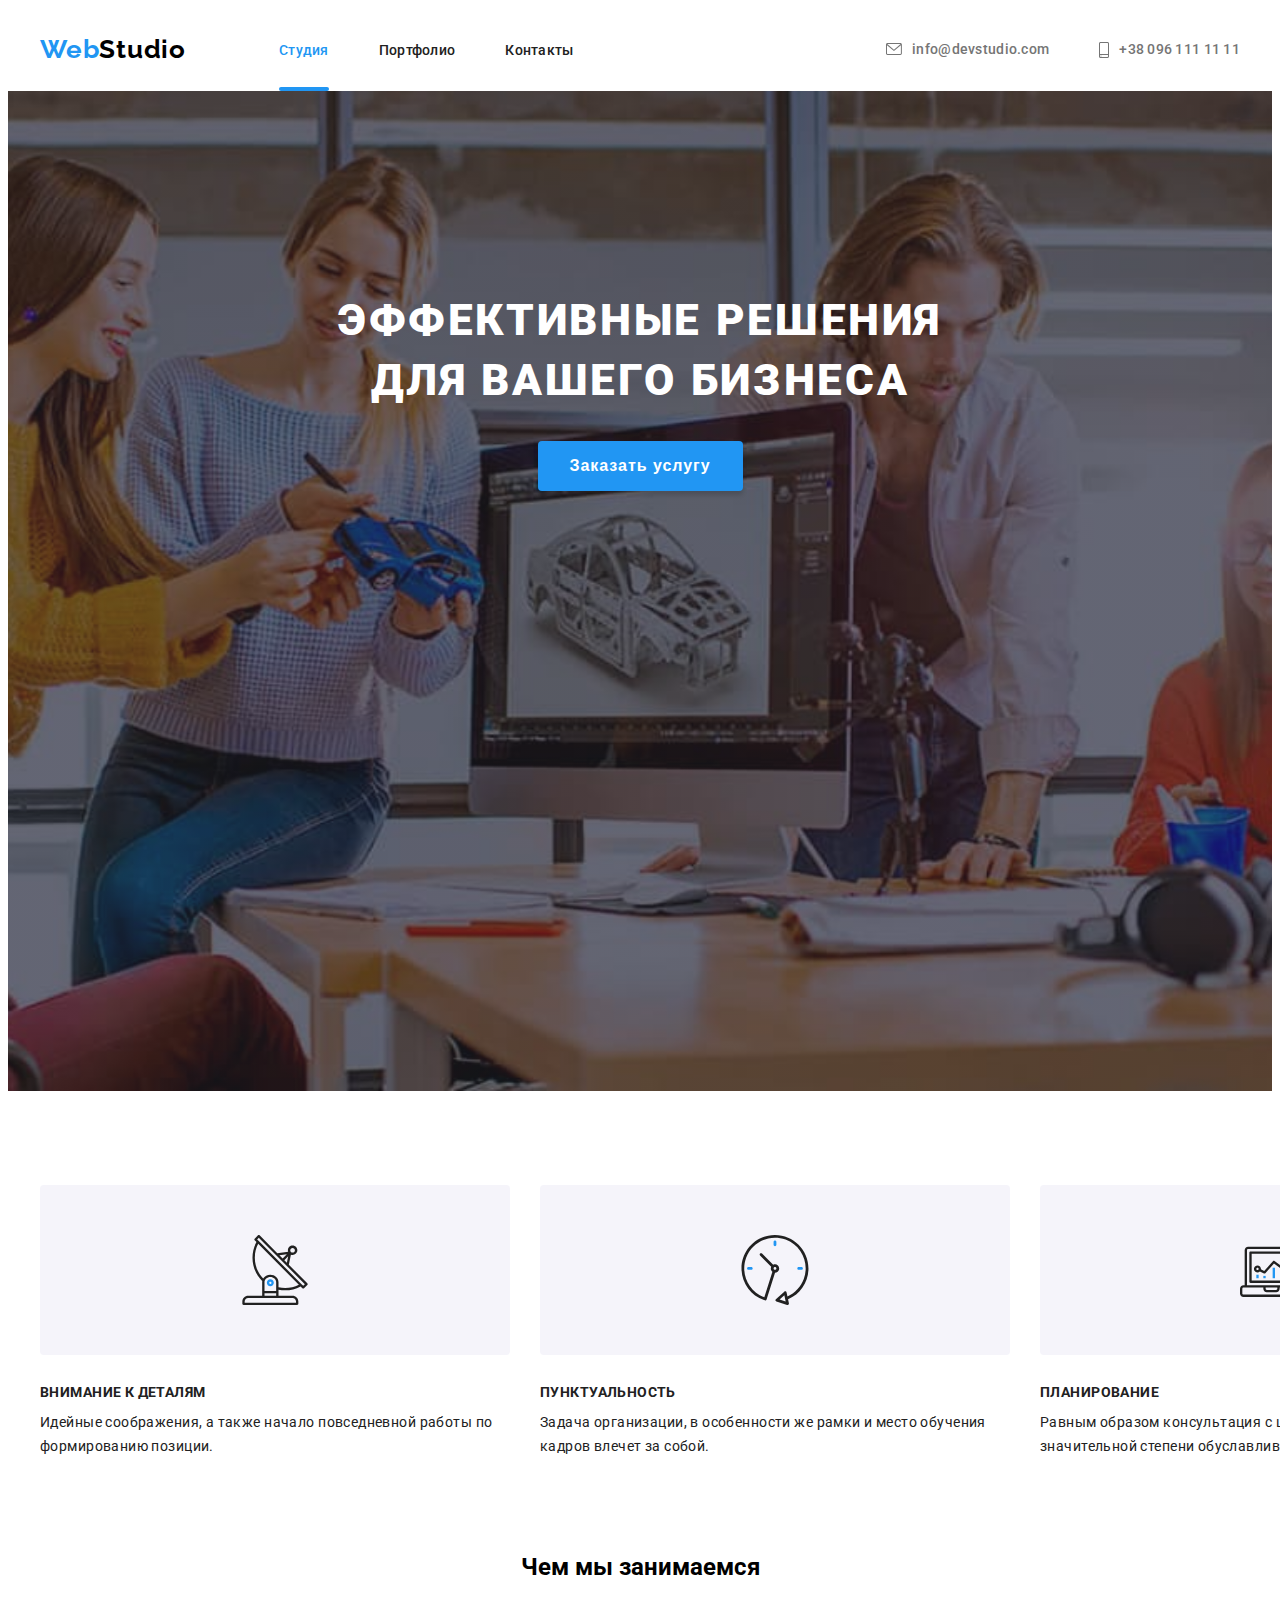
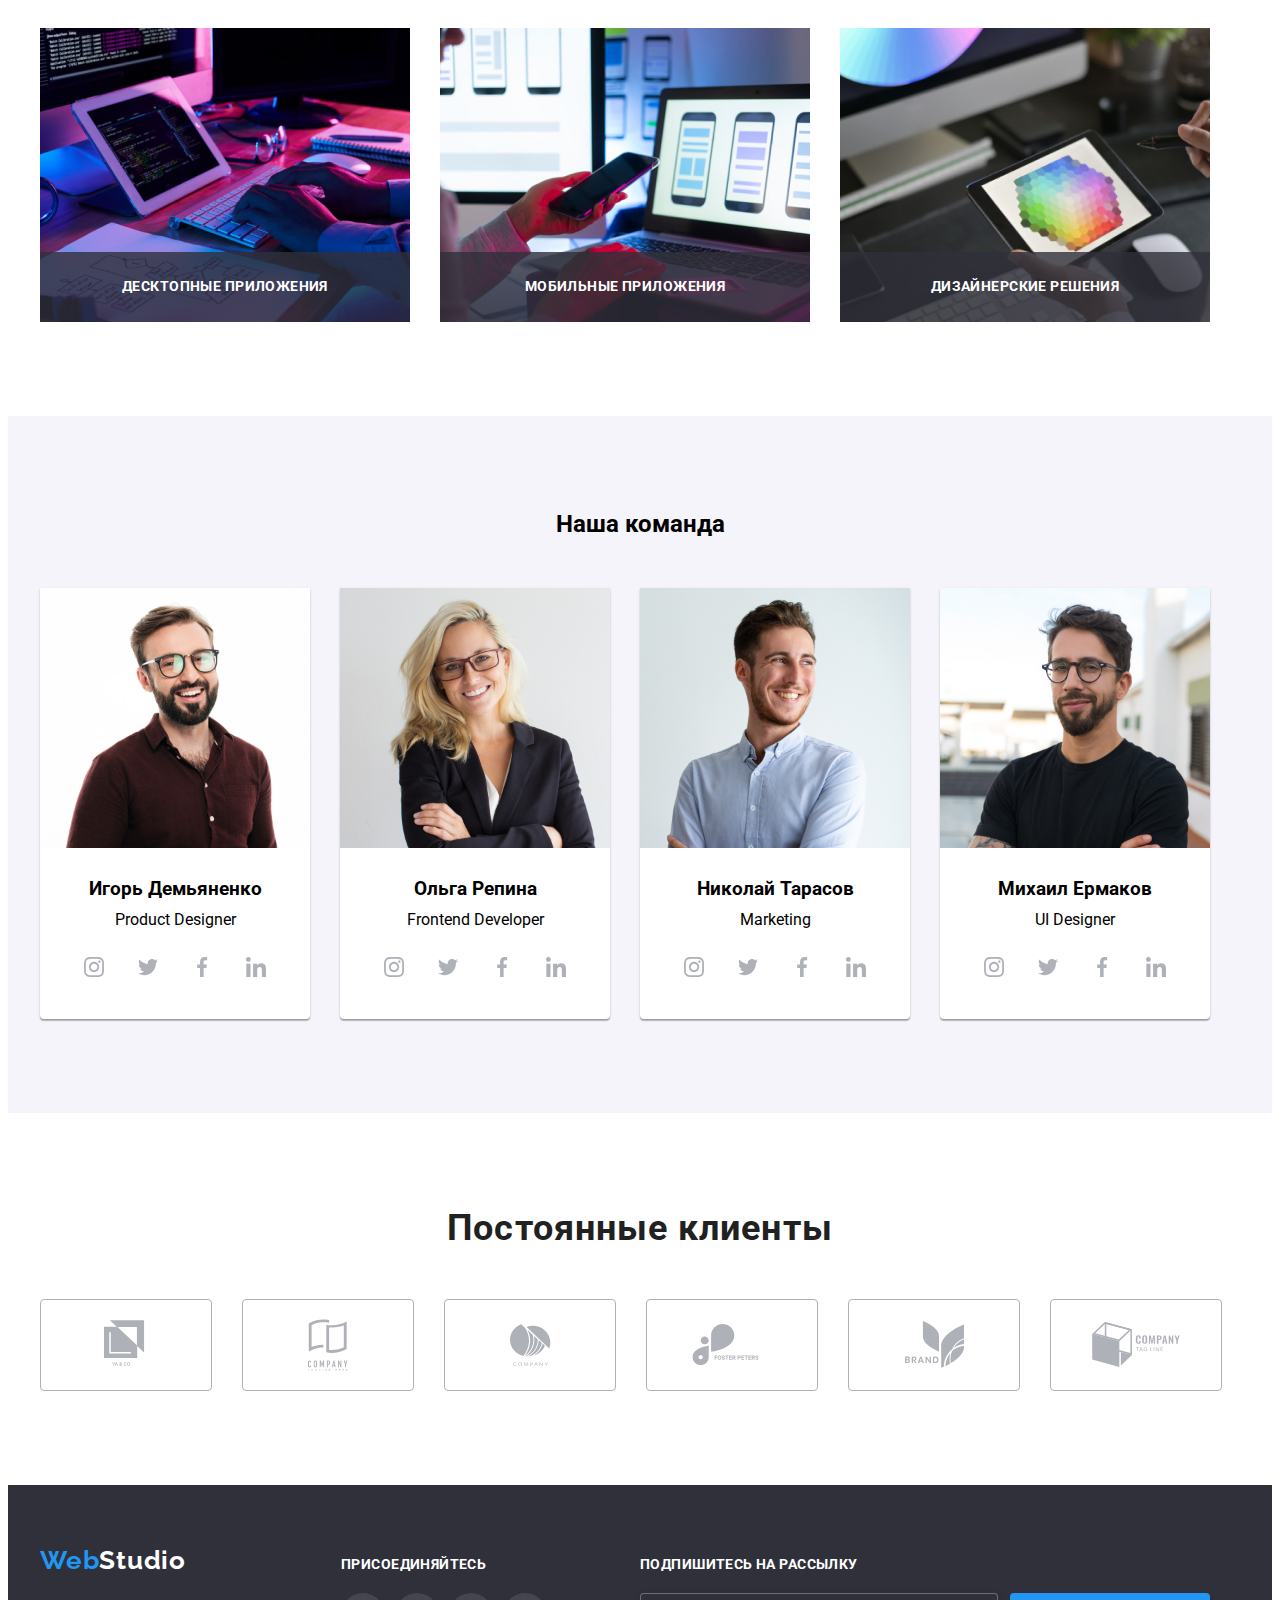
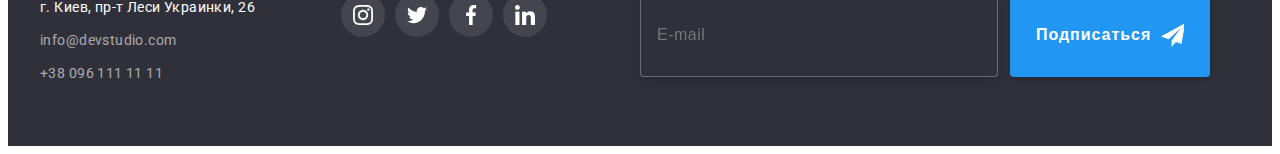
==== commit 14715201: "убирает лишние классы" ====
--- a/index.html
+++ b/index.html
@@ -9,7 +9,7 @@
     <title>Studio</title>
 
 </head>
-<body class="body-container">
+<body>
     <header class="page-header">
         <nav class="container">
             <a class="logo" href=""><span style="color: #2196F3;">Web</span><span style="color: #000000;">Studio</span></a>
@@ -42,21 +42,21 @@
                     <form class="modal-form">
                         <div role="group">
                             <div class="form-field">
-                                <label class="form-label" for="name">Имя</label>
+                                <label for="name">Имя</label>
                                 <input class="form-input" type="text" name="name" id="name">
                                 <svg class="icon-form" width="18" height="18">
                                     <use href="./images/sprite-studio.svg#icon-name"></use>
                                 </svg>
                             </div>
                             <div class="form-field">
-                                <label class="form-label" for="tel">Телефон</label>
+                                <label for="tel">Телефон</label>
                                 <input class="form-input" type="tel" name="tel" id="tel">
                                 <svg class="icon-form" width="18" height="18">
                                     <use href="./images/sprite-studio.svg#icon-phone"></use>
                                 </svg>
                             </div>
                             <div class="form-field">
-                                <label class="form-label" for="email">Почта</label>
+                                <label for="email">Почта</label>
                                 <input class="form-input" type="email" name="mail" id="email">
                                 <svg class="icon-form" width="18" height="18">
                                     <use href="./images/sprite-studio.svg#icon-mail"></use>
@@ -106,7 +106,7 @@
             <h2 class="section-caption">Чем мы занимаемся</h2>
             <ul class="section-items">
                 <li class="items">
-                    <img class="image" src="./images/box1.png" width="370" alt="Описание картнки1">
+                    <img src="./images/box1.png" width="370" alt="Описание картнки1">
                     <p class="subtitle">Десктопные приложения</p>
                 </li>
                 <li class="items">
@@ -211,7 +211,7 @@
                     
                     </address>
                 </div>
-                <div class="footer-social">
+                <div>
                     <b class="footer-discription">Присоединяйтесь</b>
                     <ul class=footer-list>
                         <li><a class="icon instagram-white" href=""></a></li>
--- a/css/main.min.css
+++ b/css/main.min.css
@@ -1,2 +1,2 @@
-body{font-family:'Roboto', sans-serif;color:var(#2196F3)}ul{list-style:none}a{text-decoration:none}img{display:block}.visually-hidden{position:absolute;width:1px;height:1px;margin:-1px;border:0;padding:0;clip:rect(0 0 0 0);overflow:hidden}.logo{font-family:'Raleway', sans-serif;font-style:normal;font-weight:700;font-size:26px;line-height:1.19;letter-spacing:0.03em;color:#000000}.nav .link{font-weight:500;font-size:14px;line-height:1.14;letter-spacing:0.02em;color:#212121;transition:color 250ms cubic-bezier(0.4, 0, 0.2, 1)}.nav .link.current{color:#2196F3}.nav .item{cursor:pointer}.auth-nav .link{font-weight:500;font-style:normal;font-size:14px;line-height:1.14;letter-spacing:0.02em;color:#757575;transition:color 250ms cubic-bezier(0.4, 0, 0.2, 1)}.item:hover .link,.item:focus .link{color:#2196F3}.link:hover,.link:focus{color:#2196F3}.page-header .container{background-color:#fff}.container{width:1200px;margin-left:auto;margin-right:auto;padding-left:15px;padding-right:15px;align-items:center;display:flex;margin-bottom:0;margin-top:0}.container .logo{margin-right:93px}.link.current::after{content:"";display:block;position:absolute;bottom:0;width:100%;height:4px;background-color:#2196F3;border-radius:2px}.container .item{position:relative;padding:32px 0}.nav{display:flex;margin:0;padding-left:0}.auth-nav{display:flex;margin:0;padding-left:0}.page-header .address{margin-left:auto}.auth-nav>.link:last-child{margin-right:0}.auth-nav .link{padding:32px 0}.nav>li:not(:last-child){display:block;margin-right:50px}.auth-nav li:not(:last-child){margin-right:50px}.auth-nav .link{display:flex;align-items:center}.envelope{width:16px;height:12px;margin-right:10px;fill:currentColor;transition:background-color 250ms cubic-bezier(0.4, 0, 0.2, 1)}.envelope:hover,.envelope:focus{fill:#2196F3}.phone{width:10px;height:16px;margin-right:10px;fill:currentColor;transition:fill 250ms cubic-bezier(0.4, 0, 0.2, 1)}.phone:hover,.phone:focus{fill:#2196F3}.hero>.hero-title{font-weight:900;font-size:44px;line-height:1.36;letter-spacing:0.06em;text-transform:uppercase;color:#fff}.hero .button{min-width:200px;color:#fff;font-weight:700;font-size:16px;line-height:1.88;letter-spacing:0.06em;background-color:#2196F3;box-shadow:0px 4px 4px rgba(0,0,0,0.15);border-radius:4px;border:none;padding:10px 32px;cursor:pointer}.hero{text-align:center;padding-bottom:200px;padding-top:200px}.hero-title{margin-top:0;margin-bottom:0;margin-bottom:30px}.hero-bg{max-width:1600px;min-height:600px;margin:0 auto;background-color:#000000;background-image:linear-gradient(rgba(47,48,58,0.4), rgba(47,48,58,0.4)),url("../images/hero-bg.jpg");background-repeat:no-repeat;background-position:center;background-size:cover}.backdrop{position:fixed;width:100%;height:100%;top:0;left:0;background-color:rgba(0,0,0,0.5);opacity:1;z-index:2;transition:opacity 250ms cubic-bezier(0.4, 0, 0.2, 1)}.backdrop.is-hidden{opacity:0;pointer-events:none}.backdrop.is-hidden .modal{transform:translate(-50%, -50%) scale(0.5)}.modal{position:absolute;top:50%;left:50%;transform:translate(-50%, -50%) scale(1);transition:transform 250ms cubic-bezier(0.4, 0, 0.2, 1);min-width:528px;min-height:581px;background-color:#FFFFFF;box-shadow:0px 1px 3px rgba(0,0,0,0.12),0px 1px 1px rgba(0,0,0,0.14),0px 2px 1px rgba(0,0,0,0.2);border-radius:4px}.btn-modal{position:absolute;right:0;width:30px;height:30px;background-color:#fff;border:1px solid rgba(0,0,0,0.1);border-radius:50%;margin:8px;cursor:pointer}.btn-close{position:absolute;top:50%;left:50%;transform:translate(-50%, -50%);transition:fill 250ms cubic-bezier(0.4, 0, 0.2, 1)}.btn-modal:hover .btn-close{fill:#2196F3}.modal-title{display:block;margin-top:40px;margin-bottom:12px;font-weight:700;font-size:20px;line-height:1.15;letter-spacing:0.03em;color:#212121}.modal-form{margin-left:40px;margin-right:40px;margin-bottom:40px}.form-field{display:flex;flex-direction:column;margin-bottom:10px;text-align:left}.form-field .form-input{height:40px;padding-left:42px;padding-right:12px;padding-bottom:12px;padding-top:12px;margin-top:4px;border:1px solid rgba(33,33,33,0.2);border-radius:4px;cursor:pointer;outline:none;transition:border-color 250ms var(--cubic)}.form-field .textarea{width:100%;margin-top:4px;padding:12px 16px;border:1px solid rgba(33,33,33,0.2);border-radius:4px;resize:none;outline:none;transition:border-color 250ms cubic-bezier(0.4, 0, 0.2, 1)}.textarea:focus{border-color:#2196F3}.checkbox-label>.link{text-decoration:underline;color:#2196F3}.checkbox-label{display:block;position:relative;font-weight:400;font-size:14px;line-height:1.7;letter-spacing:0.03em;cursor:pointer}.checkbox{appearance:none;position:absolute}.checkbox-container{margin-bottom:30px}.checkbox-container .icon{position:absolute;left:0;top:50%;transform:translateY(-50%);display:block;width:16px;height:15px;border:2px solid #212121;border-radius:2px}.checkbox:checked ~ .icon{border-color:#2196F3;background-color:#2196F3;background-image:url("../images/icons/icon-check.svg");background-size:contain;background-origin:border-box}.form-field{position:relative}.icon-form{position:absolute;left:12px;top:55%;fill:#000000;transition:fill 250ms cubic-bezier(0.4, 0, 0.2, 1);pointer-events:none}.form-input:focus+.icon-form{fill:#2196F3}.form-input:focus{border-color:#2196F3}.section-title{font-weight:700;font-size:14px;line-height:1.14;letter-spacing:0.03em;text-transform:uppercase;color:#212121}.section .section-descriptions{font-weight:400;font-size:14px;line-height:1.71;letter-spacing:0.03em}.no-title{padding-top:94px;padding-bottom:94px;padding-left:0;display:flex;margin-bottom:0;margin-top:0}.section.container{background:#fff}.container .section-title{margin-top:0;margin-bottom:10px}.container .section-descriptions{margin-top:0;margin-bottom:0}.container .section-item:not(:last-child){margin-right:30px}.no-title .section-item::before{content:"";width:270px;height:120px;display:block;background-color:#F5F4FA;border-radius:4px;margin-bottom:30px;padding:25px 100px}.antenna::before{background-image:url("../images/icons/antenna-1.svg");background-repeat:no-repeat;background-position:center}.clock::before{background-image:url("../images/icons/clock-1.svg");background-repeat:no-repeat;background-position:center}.diagram::before{background-image:url("../images/icons/diagram-1.svg");background-repeat:no-repeat;background-position:center}.astronaut::before{background-image:url("../images/icons/astronaut-1.svg");background-repeat:no-repeat;background-position:center}.section .section-items{display:flex;padding-left:0;margin-top:0;margin-bottom:0}.items:not(:last-child){margin-right:30px}.section-caption{text-align:center;margin-top:0;margin-bottom:0;padding-bottom:47px}.section.team-work{background-color:#fff;width:1200px;padding-left:15px;padding-right:15px;margin-left:auto;margin-right:auto;padding-bottom:94px}.items{position:relative}.items>.subtitle{position:absolute;bottom:0;width:100%;padding:27px 0;margin:0;font-weight:700;font-size:14px;line-height:1.14;color:#fff;text-align:center;letter-spacing:0.03em;text-transform:uppercase;background-color:rgba(47,48,58,0.8)}.section.our-team{background:#F5F4FA}.team-work-container{width:1200px;margin-bottom:0;margin-top:0;margin-right:auto;margin-left:auto;padding-left:15px;padding-right:15px;padding-bottom:94px}.section-team{text-align:center;margin-top:0;margin-bottom:0;padding-bottom:50px;padding-top:94px}.list-workers:not(:last-child){margin-right:30px}.section-avatar,.section-vocation{text-align:center;margin-top:0;margin-bottom:0}.section-avatar{margin-top:30px;margin-bottom:10px}.card-workers{background:#fff;box-shadow:0px 1px 3px rgba(0,0,0,0.12),0px 1px 1px rgba(0,0,0,0.14),0px 2px 1px rgba(0,0,0,0.2);border-radius:0px 0px 4px 4px}.social{display:flex;padding-left:0;justify-content:center;margin-top:16px;padding-bottom:30px}.social .icon{display:flex;justify-content:center;align-items:center;width:44px;height:44px;border-radius:50%;color:#afb1b8;transition:background-color 250ms cubic-bezier(0.4, 0, 0.2, 1),color 250ms cubic-bezier(0.4, 0, 0.2, 1)}.instagram,.twitter,.facebook,.linkedin{display:block;width:20px;height:20px;fill:currentColor}.social>li:not(:last-child){margin-right:10px}.social .icon:hover,.social .icon:focus{color:#fff;background-color:#2196F3}.section-clients{margin-bottom:0;margin-top:0;padding-bottom:50px;font-weight:700;font-size:36px;line-height:1.17;text-align:center;letter-spacing:0.03em;color:#212121}.container-clients{width:1200px;margin-left:auto;margin-right:auto;padding-left:15px;padding-right:15px;margin-top:94px;margin-bottom:94px}.clients-list{display:flex;padding-left:0;margin-top:0;margin-bottom:0}.icon-logo-1,.icon-logo-2,.icon-logo-3,.icon-logo-4,.icon-logo-5,.icon-logo-6{display:block;fill:currentColor}.clients-list .icon{display:flex;justify-content:center;align-items:center}.clients-list>li:not(:last-child){margin-right:30px}.clients-list .icon{width:170px;height:90px;color:#afb1b8;transition:color 250ms cubic-bezier(0.4, 0, 0.2, 1),border 250ms cubic-bezier(0.4, 0, 0.2, 1)}.clients-list .item{display:block;width:170px;height:90px;border:1px solid #AFB1B8;border-radius:4px}.clients-list .icon:hover,.clients-list .icon:focus{color:#2196F3}.clients-list .item:hover,.clients-list .item:focus{border:1px solid #2196F3}.footer{background:#2F303A}.footer .footer-title{font-style:normal;font-weight:400;font-size:14px;line-height:1.71;letter-spacing:0.03em;color:#fff}.footer .footer-link{font-style:normal;font-weight:400;font-size:14px;line-height:1.71;letter-spacing:0.03em;color:rgba(255,255,255,0.6)}.footer{background-color:#2F303A}.footer-container{width:1200px;margin-left:auto;margin-right:auto;padding-left:15px;padding-right:15px}.footer .logo{display:block;padding-top:60px;padding-bottom:20px}.footer-nav{margin-top:0;margin-bottom:0;padding-left:0}.footer-title{margin-top:0;margin-bottom:0;padding-bottom:9px}.footer-links:not(:last-child){padding-bottom:9px}.footer-section{margin-bottom:60px;margin-right:70px}.footer-link{display:block}.footer-container{display:flex;align-items:baseline}.footer-discription{display:block;font-style:normal;font-weight:700;font-size:14px;line-height:1.14;letter-spacing:0.03em;text-transform:uppercase;color:#FFFFFF;margin-top:0;margin-bottom:20px}.footer-list .icon::before{content:"";display:block;width:44px;height:44px;background-color:rgba(255,255,255,0.1);background-repeat:no-repeat;background-position:center;border-radius:50%;transition:background-color 250ms cubic-bezier(0.4, 0, 0.2, 1)}.footer-list .icon:hover::before,.footer-list .icon:focus::before{background-color:#2196F3}.footer-list{display:flex;padding-left:0;margin-top:0;margin-bottom:0}.footer-list>li:not(:last-child){margin-right:10px}.footer-adress{display:flex;align-items:baseline;width:231px}.instagram-white::before{background-image:url("../images/icons/instagram-white.svg")}.twitter-white::before{background-image:url("../images/icons/twitter-white.svg")}.facebook-white::before{background-image:url("../images/icons/facebook-white.svg")}.linkedin-white::before{background-image:url("../images/icons/linkedin-white.svg")}.footer-subscribe{width:570px;margin-left:93px}.btn-subscribe{min-width:200px;margin-left:12px;padding:10px 26px;background-color:#2196F3;box-shadow:0px 4px 4px rgba(0,0,0,0.15);border-radius:4px;border:none;cursor:pointer}.subscribe{display:flex;justify-content:center;align-items:center;font-weight:700;font-size:16px;line-height:1.88;letter-spacing:0.06em;color:#fff}.subscribe::after{content:"";display:block;width:24px;height:24px;margin-left:10px;background-image:url("../images/icons/send.svg")}.js-speaker-form .mail{width:358px;height:50px;padding:16px;background-color:#2F303A;border:1px solid rgba(255,255,255,0.3);filter:drop-shadow(0px 4px 4px rgba(0,0,0,0.15));border-radius:4px;font-weight:400;font-size:16px;line-height:20px;letter-spacing:0.03em;color:rgba(255,255,255,0.6)}.js-speaker-form{display:flex}
+body{font-family:'Roboto', sans-serif;color:var(#2196F3)}ul{list-style:none}a{text-decoration:none}img{display:block}.visually-hidden{position:absolute;width:1px;height:1px;margin:-1px;border:0;padding:0;clip:rect(0 0 0 0);overflow:hidden}.logo{font-family:'Raleway', sans-serif;font-style:normal;font-weight:700;font-size:26px;line-height:1.19;letter-spacing:0.03em;color:#000000}.nav .link{font-weight:500;font-size:14px;line-height:1.14;letter-spacing:0.02em;color:#212121;transition:color 250ms cubic-bezier(0.4, 0, 0.2, 1)}.nav .link.current{color:#2196F3}.nav .item{cursor:pointer}.auth-nav .link{font-weight:500;font-style:normal;font-size:14px;line-height:1.14;letter-spacing:0.02em;color:#757575;transition:color 250ms cubic-bezier(0.4, 0, 0.2, 1)}.item:hover .link,.item:focus .link{color:#2196F3}.link:hover,.link:focus{color:#2196F3}.page-header .container{background-color:#fff}.container{width:1200px;margin-left:auto;margin-right:auto;padding-left:15px;padding-right:15px;align-items:center;display:flex;margin-bottom:0;margin-top:0}.container .logo{margin-right:93px}.link.current::after{content:"";display:block;position:absolute;bottom:0;width:100%;height:4px;background-color:#2196F3;border-radius:2px}.container .item{position:relative;padding:32px 0}.nav{display:flex;margin:0;padding-left:0}.auth-nav{display:flex;margin:0;padding-left:0}.page-header .address{margin-left:auto}.auth-nav>.link:last-child{margin-right:0}.auth-nav .link{padding:32px 0}.nav>li:not(:last-child){display:block;margin-right:50px}.auth-nav li:not(:last-child){margin-right:50px}.auth-nav .link{display:flex;align-items:center}.envelope{width:16px;height:12px;margin-right:10px;fill:currentColor;transition:background-color 250ms cubic-bezier(0.4, 0, 0.2, 1)}.envelope:hover,.envelope:focus{fill:#2196F3}.phone{width:10px;height:16px;margin-right:10px;fill:currentColor;transition:fill 250ms cubic-bezier(0.4, 0, 0.2, 1)}.phone:hover,.phone:focus{fill:#2196F3}.hero>.hero-title{font-weight:900;font-size:44px;line-height:1.36;letter-spacing:0.06em;text-transform:uppercase;color:#fff}.hero .button{min-width:200px;color:#fff;font-weight:700;font-size:16px;line-height:1.88;letter-spacing:0.06em;background-color:#2196F3;box-shadow:0px 4px 4px rgba(0,0,0,0.15);border-radius:4px;border:none;padding:10px 32px;cursor:pointer}.hero{text-align:center;padding-bottom:200px;padding-top:200px}.hero-title{margin-top:0;margin-bottom:0;margin-bottom:30px}.hero-bg{max-width:1600px;min-height:600px;margin:0 auto;background-color:#000000;background-image:linear-gradient(rgba(47,48,58,0.4), rgba(47,48,58,0.4)),url("../images/hero-bg.jpg");background-repeat:no-repeat;background-position:center;background-size:cover}.backdrop{position:fixed;width:100%;height:100%;top:0;left:0;background-color:rgba(0,0,0,0.5);opacity:1;z-index:2;transition:opacity 250ms cubic-bezier(0.4, 0, 0.2, 1)}.backdrop.is-hidden{opacity:0;pointer-events:none}.backdrop.is-hidden .modal{transform:translate(-50%, -50%) scale(0.5)}.modal{position:absolute;top:50%;left:50%;transform:translate(-50%, -50%) scale(1);transition:transform 250ms cubic-bezier(0.4, 0, 0.2, 1);min-width:528px;min-height:581px;background-color:#FFFFFF;box-shadow:0px 1px 3px rgba(0,0,0,0.12),0px 1px 1px rgba(0,0,0,0.14),0px 2px 1px rgba(0,0,0,0.2);border-radius:4px}.btn-modal{position:absolute;right:0;width:30px;height:30px;background-color:#fff;border:1px solid rgba(0,0,0,0.1);border-radius:50%;margin:8px;cursor:pointer}.btn-close{position:absolute;top:50%;left:50%;transform:translate(-50%, -50%);transition:fill 250ms cubic-bezier(0.4, 0, 0.2, 1)}.btn-modal:hover .btn-close{fill:#2196F3}.modal-title{display:block;margin-top:40px;margin-bottom:12px;font-weight:700;font-size:20px;line-height:1.15;letter-spacing:0.03em;color:#212121}.modal-form{margin-left:40px;margin-right:40px;margin-bottom:40px}.form-field{display:flex;flex-direction:column;margin-bottom:10px;text-align:left}.form-field .form-input{height:40px;padding-left:42px;padding-right:12px;padding-bottom:12px;padding-top:12px;margin-top:4px;border:1px solid rgba(33,33,33,0.2);border-radius:4px;cursor:pointer;outline:none;transition:border-color 250ms var(--cubic)}.form-field .textarea{width:100%;margin-top:4px;padding:12px 16px;border:1px solid rgba(33,33,33,0.2);border-radius:4px;resize:none;outline:none;transition:border-color 250ms cubic-bezier(0.4, 0, 0.2, 1)}.textarea:focus{border-color:#2196F3}.checkbox-label>.link{text-decoration:underline;color:#2196F3}.checkbox-label{display:block;position:relative;font-weight:400;font-size:14px;line-height:1.7;letter-spacing:0.03em;cursor:pointer}.checkbox{appearance:none;position:absolute}.checkbox-container{margin-bottom:30px}.checkbox-container .icon{position:absolute;left:0;top:50%;transform:translateY(-50%);display:block;width:16px;height:15px;border:2px solid #212121;border-radius:2px}.checkbox:checked ~ .icon{border-color:#2196F3;background-color:#2196F3;background-image:url("../images/icons/icon-check.svg");background-size:contain;background-origin:border-box}.form-field{position:relative}.icon-form{position:absolute;left:12px;top:55%;fill:#000000;transition:fill 250ms cubic-bezier(0.4, 0, 0.2, 1);pointer-events:none}.form-input:focus+.icon-form{fill:#2196F3}.form-input:focus{border-color:#2196F3}.section-title{font-weight:700;font-size:14px;line-height:1.14;letter-spacing:0.03em;text-transform:uppercase;color:#212121}.section .section-descriptions{font-weight:400;font-size:14px;line-height:1.71;letter-spacing:0.03em}.no-title{padding-top:94px;padding-bottom:94px;padding-left:0;display:flex;margin-bottom:0;margin-top:0}.section.container{background:#fff}.container .section-title{margin-top:0;margin-bottom:10px}.container .section-descriptions{margin-top:0;margin-bottom:0}.container .section-item:not(:last-child){margin-right:30px}.no-title .section-item::before{content:"";width:270px;height:120px;display:block;background-color:#F5F4FA;border-radius:4px;margin-bottom:30px;padding:25px 100px}.antenna::before{background-image:url("../images/icons/antenna-1.svg");background-repeat:no-repeat;background-position:center}.clock::before{background-image:url("../images/icons/clock-1.svg");background-repeat:no-repeat;background-position:center}.diagram::before{background-image:url("../images/icons/diagram-1.svg");background-repeat:no-repeat;background-position:center}.astronaut::before{background-image:url("../images/icons/astronaut-1.svg");background-repeat:no-repeat;background-position:center}.section .section-items{display:flex;padding-left:0;margin-top:0;margin-bottom:0}.items:not(:last-child){margin-right:30px}.section-caption{text-align:center;margin-top:0;margin-bottom:0;padding-bottom:47px}.section.team-work{background-color:#fff;width:1200px;padding-left:15px;padding-right:15px;margin-left:auto;margin-right:auto;padding-bottom:94px}.items{position:relative}.items>.subtitle{position:absolute;bottom:0;width:100%;padding:27px 0;margin:0;font-weight:700;font-size:14px;line-height:1.14;color:#fff;text-align:center;letter-spacing:0.03em;text-transform:uppercase;background-color:rgba(47,48,58,0.8)}.section.our-team{background:#F5F4FA}.team-work-container{width:1200px;margin-bottom:0;margin-top:0;margin-right:auto;margin-left:auto;padding-left:15px;padding-right:15px;padding-bottom:94px}.section-team{text-align:center;margin-top:0;margin-bottom:0;padding-bottom:50px;padding-top:94px}.list-workers:not(:last-child){margin-right:30px}.section-avatar,.section-vocation{text-align:center;margin-top:0;margin-bottom:0}.section-avatar{margin-top:30px;margin-bottom:10px}.card-workers{background:#fff;box-shadow:0px 1px 3px rgba(0,0,0,0.12),0px 1px 1px rgba(0,0,0,0.14),0px 2px 1px rgba(0,0,0,0.2);border-radius:0px 0px 4px 4px}.social{display:flex;padding-left:0;justify-content:center;margin-top:16px;padding-bottom:30px}.social .icon{display:flex;justify-content:center;align-items:center;width:44px;height:44px;border-radius:50%;color:#afb1b8;transition:background-color 250ms cubic-bezier(0.4, 0, 0.2, 1),color 250ms cubic-bezier(0.4, 0, 0.2, 1)}.instagram,.twitter,.facebook,.linkedin{display:block;width:20px;height:20px;fill:currentColor}.social>li:not(:last-child){margin-right:10px}.social .icon:hover,.social .icon:focus{color:#fff;background-color:#2196F3}.section-clients{margin-bottom:0;margin-top:0;padding-bottom:50px;font-weight:700;font-size:36px;line-height:1.17;text-align:center;letter-spacing:0.03em;color:#212121}.container-clients{width:1200px;margin-left:auto;margin-right:auto;padding-left:15px;padding-right:15px;margin-top:94px;margin-bottom:94px}.clients-list{display:flex;padding-left:0;margin-top:0;margin-bottom:0}.icon-logo-1,.icon-logo-2,.icon-logo-3,.icon-logo-4,.icon-logo-5,.icon-logo-6{display:block;fill:currentColor}.clients-list .icon{display:flex;justify-content:center;align-items:center}.clients-list>li:not(:last-child){margin-right:30px}.clients-list .icon{width:170px;height:90px;color:#afb1b8;transition:color 250ms cubic-bezier(0.4, 0, 0.2, 1),border 250ms cubic-bezier(0.4, 0, 0.2, 1)}.clients-list .item{display:block;width:170px;height:90px;border:1px solid #AFB1B8;border-radius:4px}.clients-list .icon:hover,.clients-list .icon:focus{color:#2196F3}.clients-list .item:hover,.clients-list .item:focus{border:1px solid #2196F3}.list-btn{background:#F5F4FA;border:none;border-radius:4px;padding:6px 22px;cursor:pointer;transition:background-color 250ms cubic-bezier(0.4, 0, 0.2, 1),color 250ms cubic-bezier(0.4, 0, 0.2, 1),box-shadow 250ms cubic-bezier(0.4, 0, 0.2, 1)}.list-btn:hover,.list-btn:focus{color:#fff;background:#2196F3;box-shadow:0px 3px 1px rgba(0,0,0,0.1),0px 1px 2px rgba(0,0,0,0.08),0px 2px 2px rgba(0,0,0,0.12)}.section .list-btn{font-family:'Roboto', sans-serif;font-weight:500;font-size:16px;line-height:1.62;letter-spacing:0.03em}.section-item{font-weight:700;font-size:18px;line-height:2;letter-spacing:0.06em;color:#212121}.section-tagline{font-weight:400;font-size:16px;line-height:1.88;letter-spacing:0.03em;color:#fff}.main-container{background:#fff}.web-container{display:flex;margin-bottom:0;margin-top:0;flex-wrap:wrap;padding-left:0}.portfolio{display:flex;justify-content:center;padding-bottom:34px;padding-left:0;padding-right:0;margin-bottom:0;margin-top:0}.section.portfolio-container{width:1200px;background-color:#fff;margin-top:94px;margin-bottom:94px;margin-left:auto;margin-right:auto;padding-left:15px;padding-right:15px}.portfolio .list-navigation:not(:last-child){margin-right:8px}.section-list .lists-section:nth-child(n+1){margin-right:30px;margin-bottom:30px}.section-list .lists-section.not{margin-right:0}.section-list-card .title{padding:20px 24px}.section-tagline,.section-item{margin:0}.section-list-card a{display:block}.section-list-card{background:#fff}.lists-section.lists-cards:nth-last-child(-n+3){margin-bottom:0}.lists-section{width:370px;border:1px solid #EEEEEE}.overlay::before{position:absolute;top:0;left:0;content:"";display:block;width:100%;height:100%;background-color:#2196F3}.img-overlay{position:relative;overflow:hidden}.text{position:absolute;top:63px;left:24px;margin:0;width:322px;height:168px;font-weight:400;font-size:18px;line-height:1.55;letter-spacing:0.03em;color:#fff}.overlay{position:absolute;left:0;top:0;width:100%;height:100%;transform:translateY(100%);transition:transform 250ms cubic-bezier(0.4, 0, 0.2, 1)}.lists-section:hover .overlay{transform:translateY(0%)}.cards:focus .overlay{transform:translateY(0%)}.lists-section{transition:box-shadow 250ms cubic-bezier(0.4, 0, 0.2, 1)}.lists-section:hover{box-shadow:1px 1px 1px rgba(0,0,0,0.12),0px 4px 4px rgba(0,0,0,0.06),1px 4px 6px rgba(0,0,0,0.16)}.cards{transition:box-shadow 250ms cubic-bezier(0.4, 0, 0.2, 1)}.cards:focus{box-shadow:1px 1px 1px rgba(0,0,0,0.12),0px 4px 4px rgba(0,0,0,0.06),1px 4px 6px rgba(0,0,0,0.16)}.footer{background:#2F303A}.footer .footer-title{font-style:normal;font-weight:400;font-size:14px;line-height:1.71;letter-spacing:0.03em;color:#fff}.footer .footer-link{font-style:normal;font-weight:400;font-size:14px;line-height:1.71;letter-spacing:0.03em;color:rgba(255,255,255,0.6)}.footer{background-color:#2F303A}.footer-container{width:1200px;margin-left:auto;margin-right:auto;padding-left:15px;padding-right:15px}.footer .logo{display:block;padding-top:60px;padding-bottom:20px}.footer-nav{margin-top:0;margin-bottom:0;padding-left:0}.footer-title{margin-top:0;margin-bottom:0;padding-bottom:9px}.footer-links:not(:last-child){padding-bottom:9px}.footer-section{margin-bottom:60px;margin-right:70px}.footer-link{display:block}.footer-container{display:flex;align-items:baseline}.footer-discription{display:block;font-style:normal;font-weight:700;font-size:14px;line-height:1.14;letter-spacing:0.03em;text-transform:uppercase;color:#FFFFFF;margin-top:0;margin-bottom:20px}.footer-list .icon::before{content:"";display:block;width:44px;height:44px;background-color:rgba(255,255,255,0.1);background-repeat:no-repeat;background-position:center;border-radius:50%;transition:background-color 250ms cubic-bezier(0.4, 0, 0.2, 1)}.footer-list .icon:hover::before,.footer-list .icon:focus::before{background-color:#2196F3}.footer-list{display:flex;padding-left:0;margin-top:0;margin-bottom:0}.footer-list>li:not(:last-child){margin-right:10px}.footer-adress{display:flex;align-items:baseline;width:231px}.instagram-white::before{background-image:url("../images/icons/instagram-white.svg")}.twitter-white::before{background-image:url("../images/icons/twitter-white.svg")}.facebook-white::before{background-image:url("../images/icons/facebook-white.svg")}.linkedin-white::before{background-image:url("../images/icons/linkedin-white.svg")}.footer-subscribe{width:570px;margin-left:93px}.btn-subscribe{min-width:200px;margin-left:12px;padding:10px 26px;background-color:#2196F3;box-shadow:0px 4px 4px rgba(0,0,0,0.15);border-radius:4px;border:none;cursor:pointer}.subscribe{display:flex;justify-content:center;align-items:center;font-weight:700;font-size:16px;line-height:1.88;letter-spacing:0.06em;color:#fff}.subscribe::after{content:"";display:block;width:24px;height:24px;margin-left:10px;background-image:url("../images/icons/send.svg")}.js-speaker-form .mail{width:358px;height:50px;padding:16px;background-color:#2F303A;border:1px solid rgba(255,255,255,0.3);filter:drop-shadow(0px 4px 4px rgba(0,0,0,0.15));border-radius:4px;font-weight:400;font-size:16px;line-height:20px;letter-spacing:0.03em;color:rgba(255,255,255,0.6)}.js-speaker-form{display:flex}
 /*# sourceMappingURL=main.min.css.map */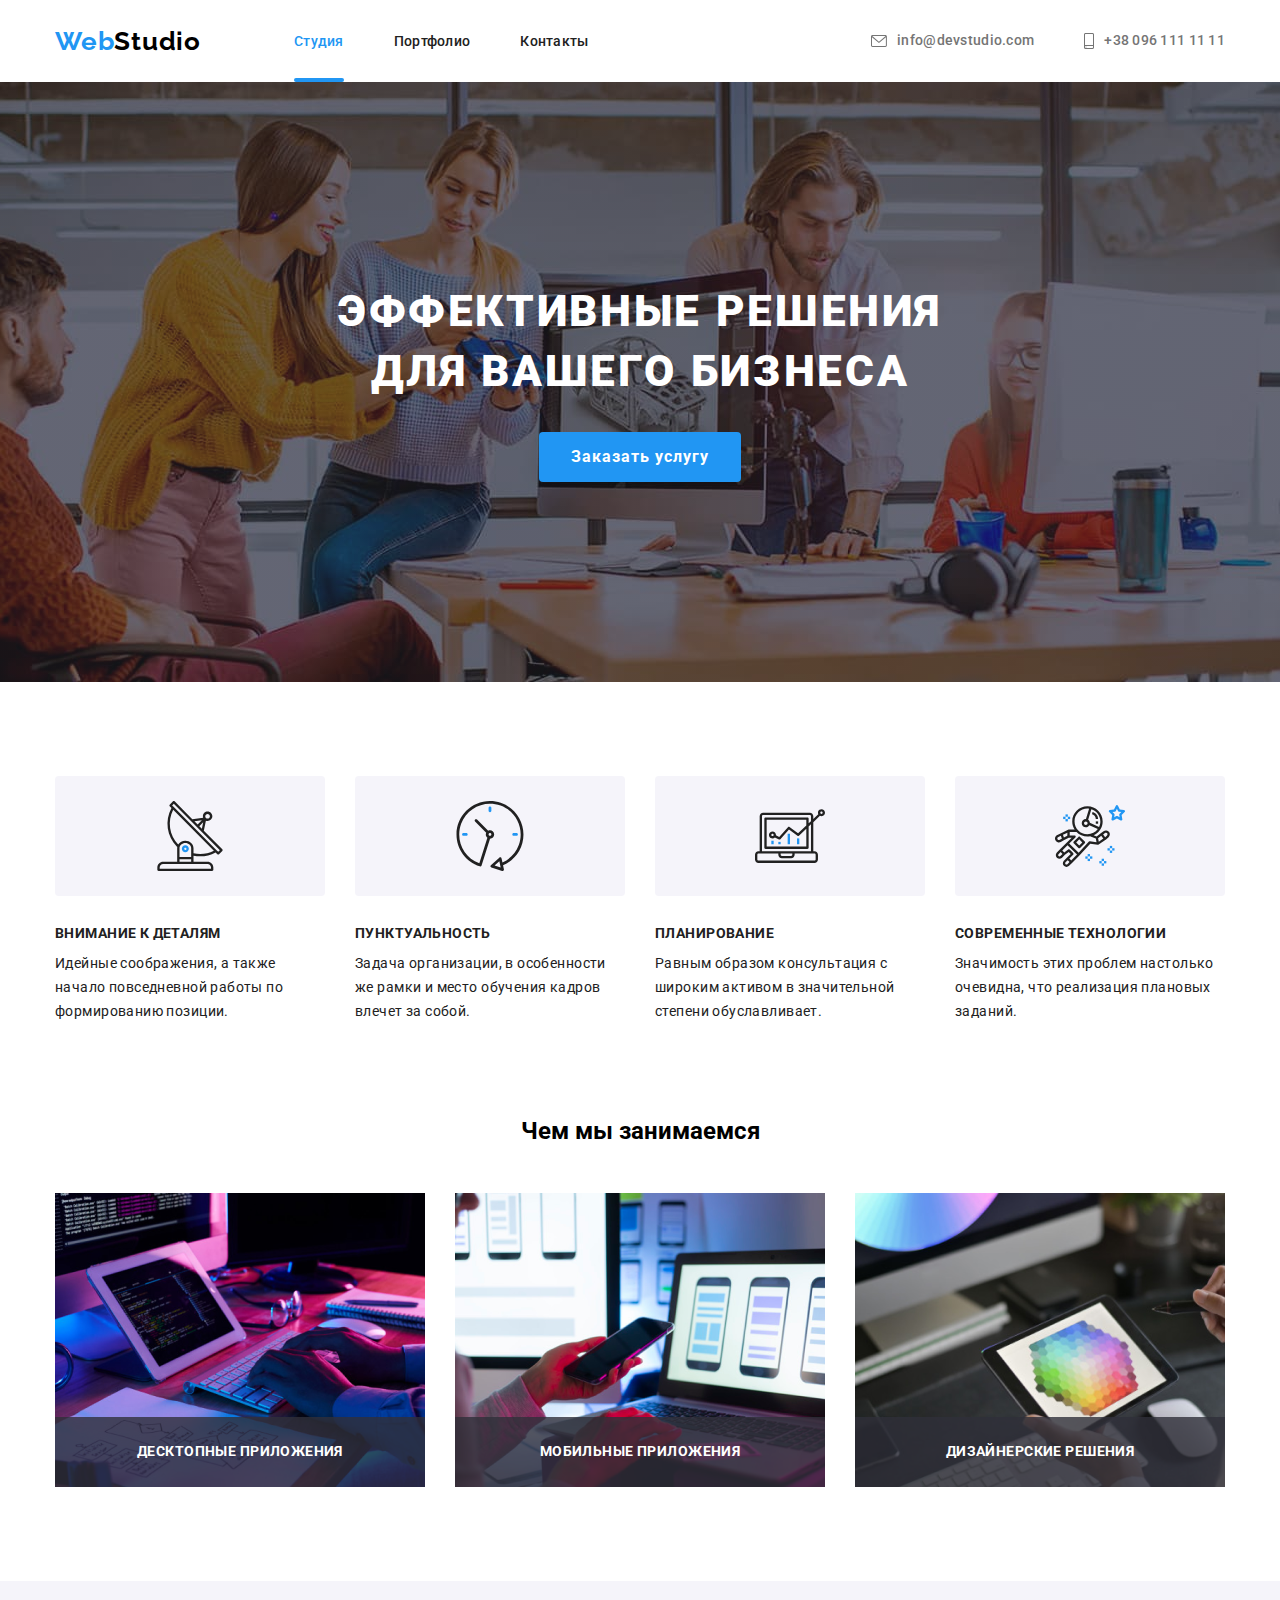
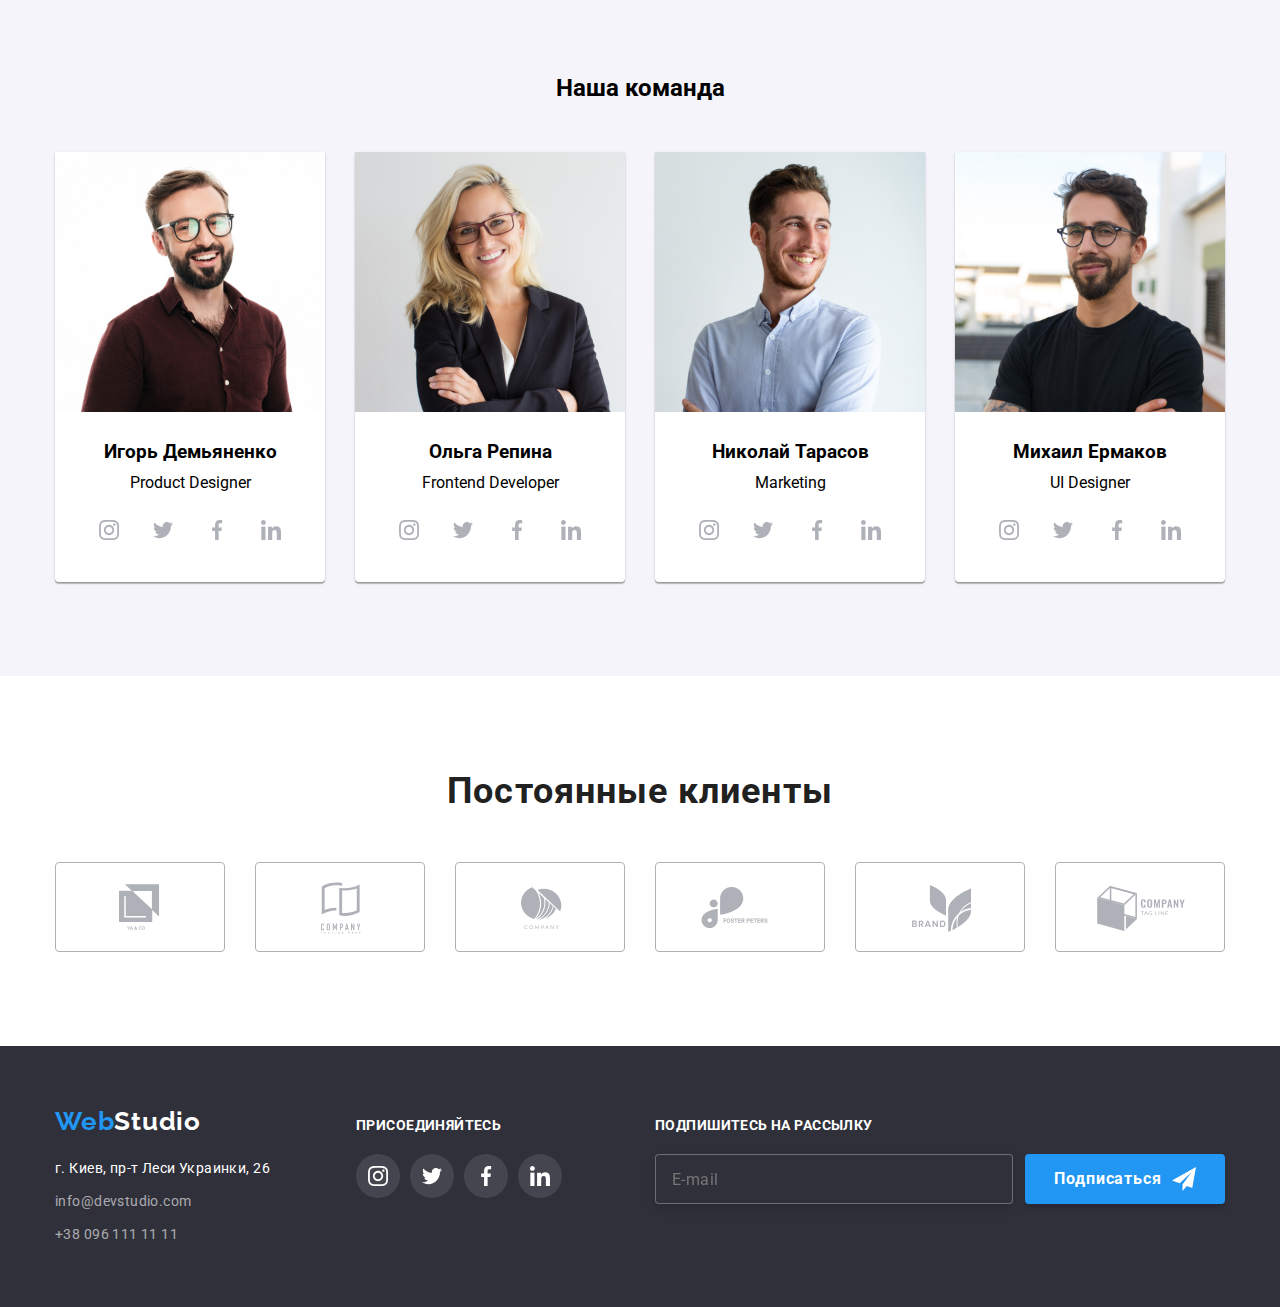
==== commit 779da171: "добавляет modern-normalize.scss" ====
--- a/index.html
+++ b/index.html
@@ -3,7 +3,6 @@
 <head>
     <meta charset="UTF-8">
     <meta name="viewport" content="width=device-width, initial-scale=1.0">
-    <link rel="stylesheet" href="https://cdnjs.cloudflare.com/ajax/libs/modern-normalize/1.0.0/modern-normalize.min.css" integrity="sha512-ISS7cAi1PEhQ8jnbJpJZMd29NlhNj4AWYyLOSp2CE/CsHxTCu+r+t0D2yoJudVrd0/8fTVPUVDzY5Tvli75u/g==" crossorigin="anonymous" />
     <link rel="stylesheet" href="./css/main.min.css">
     <link href="https://fonts.googleapis.com/css2?family=Raleway:wght@700&family=Roboto:wght@400;500;700;900&display=swap" rel="stylesheet">
     <title>Studio</title>
@@ -11,7 +10,7 @@
 </head>
 <body>
     <header class="page-header">
-        <nav class="container">
+        <nav class="container navigation">
             <a class="logo" href=""><span style="color: #2196F3;">Web</span><span style="color: #000000;">Studio</span></a>
             <ul class="nav">
                 <li class="item"><a class="link current" href="">Студия</a></li>
@@ -102,7 +101,7 @@
                 </li>
             </ul>
         </section>
-        <section class="section team-work">
+        <section class="container team-work">
             <h2 class="section-caption">Чем мы занимаемся</h2>
             <ul class="section-items">
                 <li class="items">
@@ -119,8 +118,8 @@
                 </li>                
             </ul>
         </section>
-        <section class="section our-team">
-            <div class="team-work-container">
+        <section class="section-bg">
+            <div class="our-team container">
                 <h2 class="section-team">Наша команда</h2>
                 <ul class="section-items">
                     <li class="list-workers">
@@ -178,8 +177,8 @@
                 </ul>
             </div>
         </section>
-        <section class="section ">
-            <div class="container-clients">
+        <section >
+            <div class="container clients">
                 <h2 class="section-clients">Постоянные клиенты</h2>
                 <ul class="clients-list">
                     <li class="item"><a class="icon" href=""><svg class="icon-logo-1" width="44.27" height="49.23"><use href="./images/sprite-studio.svg#icon-logo-1"></use></svg></a></li>
@@ -193,7 +192,7 @@
         </section>
     </main>
     <footer class="footer">
-            <div class="footer-container">
+            <div class="container">
                 <div class="footer-section">
                     <a class="logo" href=""><span style="color: #2196F3;">Web</span><span style="color: #FFFFFF;">Studio</span></a>
                     <address class="footer-adress">
--- a/css/main.min.css
+++ b/css/main.min.css
@@ -1,2 +1,7 @@
-body{font-family:'Roboto', sans-serif;color:var(#2196F3)}ul{list-style:none}a{text-decoration:none}img{display:block}.visually-hidden{position:absolute;width:1px;height:1px;margin:-1px;border:0;padding:0;clip:rect(0 0 0 0);overflow:hidden}.logo{font-family:'Raleway', sans-serif;font-style:normal;font-weight:700;font-size:26px;line-height:1.19;letter-spacing:0.03em;color:#000000}.nav .link{font-weight:500;font-size:14px;line-height:1.14;letter-spacing:0.02em;color:#212121;transition:color 250ms cubic-bezier(0.4, 0, 0.2, 1)}.nav .link.current{color:#2196F3}.nav .item{cursor:pointer}.auth-nav .link{font-weight:500;font-style:normal;font-size:14px;line-height:1.14;letter-spacing:0.02em;color:#757575;transition:color 250ms cubic-bezier(0.4, 0, 0.2, 1)}.item:hover .link,.item:focus .link{color:#2196F3}.link:hover,.link:focus{color:#2196F3}.page-header .container{background-color:#fff}.container{width:1200px;margin-left:auto;margin-right:auto;padding-left:15px;padding-right:15px;align-items:center;display:flex;margin-bottom:0;margin-top:0}.container .logo{margin-right:93px}.link.current::after{content:"";display:block;position:absolute;bottom:0;width:100%;height:4px;background-color:#2196F3;border-radius:2px}.container .item{position:relative;padding:32px 0}.nav{display:flex;margin:0;padding-left:0}.auth-nav{display:flex;margin:0;padding-left:0}.page-header .address{margin-left:auto}.auth-nav>.link:last-child{margin-right:0}.auth-nav .link{padding:32px 0}.nav>li:not(:last-child){display:block;margin-right:50px}.auth-nav li:not(:last-child){margin-right:50px}.auth-nav .link{display:flex;align-items:center}.envelope{width:16px;height:12px;margin-right:10px;fill:currentColor;transition:background-color 250ms cubic-bezier(0.4, 0, 0.2, 1)}.envelope:hover,.envelope:focus{fill:#2196F3}.phone{width:10px;height:16px;margin-right:10px;fill:currentColor;transition:fill 250ms cubic-bezier(0.4, 0, 0.2, 1)}.phone:hover,.phone:focus{fill:#2196F3}.hero>.hero-title{font-weight:900;font-size:44px;line-height:1.36;letter-spacing:0.06em;text-transform:uppercase;color:#fff}.hero .button{min-width:200px;color:#fff;font-weight:700;font-size:16px;line-height:1.88;letter-spacing:0.06em;background-color:#2196F3;box-shadow:0px 4px 4px rgba(0,0,0,0.15);border-radius:4px;border:none;padding:10px 32px;cursor:pointer}.hero{text-align:center;padding-bottom:200px;padding-top:200px}.hero-title{margin-top:0;margin-bottom:0;margin-bottom:30px}.hero-bg{max-width:1600px;min-height:600px;margin:0 auto;background-color:#000000;background-image:linear-gradient(rgba(47,48,58,0.4), rgba(47,48,58,0.4)),url("../images/hero-bg.jpg");background-repeat:no-repeat;background-position:center;background-size:cover}.backdrop{position:fixed;width:100%;height:100%;top:0;left:0;background-color:rgba(0,0,0,0.5);opacity:1;z-index:2;transition:opacity 250ms cubic-bezier(0.4, 0, 0.2, 1)}.backdrop.is-hidden{opacity:0;pointer-events:none}.backdrop.is-hidden .modal{transform:translate(-50%, -50%) scale(0.5)}.modal{position:absolute;top:50%;left:50%;transform:translate(-50%, -50%) scale(1);transition:transform 250ms cubic-bezier(0.4, 0, 0.2, 1);min-width:528px;min-height:581px;background-color:#FFFFFF;box-shadow:0px 1px 3px rgba(0,0,0,0.12),0px 1px 1px rgba(0,0,0,0.14),0px 2px 1px rgba(0,0,0,0.2);border-radius:4px}.btn-modal{position:absolute;right:0;width:30px;height:30px;background-color:#fff;border:1px solid rgba(0,0,0,0.1);border-radius:50%;margin:8px;cursor:pointer}.btn-close{position:absolute;top:50%;left:50%;transform:translate(-50%, -50%);transition:fill 250ms cubic-bezier(0.4, 0, 0.2, 1)}.btn-modal:hover .btn-close{fill:#2196F3}.modal-title{display:block;margin-top:40px;margin-bottom:12px;font-weight:700;font-size:20px;line-height:1.15;letter-spacing:0.03em;color:#212121}.modal-form{margin-left:40px;margin-right:40px;margin-bottom:40px}.form-field{display:flex;flex-direction:column;margin-bottom:10px;text-align:left}.form-field .form-input{height:40px;padding-left:42px;padding-right:12px;padding-bottom:12px;padding-top:12px;margin-top:4px;border:1px solid rgba(33,33,33,0.2);border-radius:4px;cursor:pointer;outline:none;transition:border-color 250ms var(--cubic)}.form-field .textarea{width:100%;margin-top:4px;padding:12px 16px;border:1px solid rgba(33,33,33,0.2);border-radius:4px;resize:none;outline:none;transition:border-color 250ms cubic-bezier(0.4, 0, 0.2, 1)}.textarea:focus{border-color:#2196F3}.checkbox-label>.link{text-decoration:underline;color:#2196F3}.checkbox-label{display:block;position:relative;font-weight:400;font-size:14px;line-height:1.7;letter-spacing:0.03em;cursor:pointer}.checkbox{appearance:none;position:absolute}.checkbox-container{margin-bottom:30px}.checkbox-container .icon{position:absolute;left:0;top:50%;transform:translateY(-50%);display:block;width:16px;height:15px;border:2px solid #212121;border-radius:2px}.checkbox:checked ~ .icon{border-color:#2196F3;background-color:#2196F3;background-image:url("../images/icons/icon-check.svg");background-size:contain;background-origin:border-box}.form-field{position:relative}.icon-form{position:absolute;left:12px;top:55%;fill:#000000;transition:fill 250ms cubic-bezier(0.4, 0, 0.2, 1);pointer-events:none}.form-input:focus+.icon-form{fill:#2196F3}.form-input:focus{border-color:#2196F3}.section-title{font-weight:700;font-size:14px;line-height:1.14;letter-spacing:0.03em;text-transform:uppercase;color:#212121}.section .section-descriptions{font-weight:400;font-size:14px;line-height:1.71;letter-spacing:0.03em}.no-title{padding-top:94px;padding-bottom:94px;padding-left:0;display:flex;margin-bottom:0;margin-top:0}.section.container{background:#fff}.container .section-title{margin-top:0;margin-bottom:10px}.container .section-descriptions{margin-top:0;margin-bottom:0}.container .section-item:not(:last-child){margin-right:30px}.no-title .section-item::before{content:"";width:270px;height:120px;display:block;background-color:#F5F4FA;border-radius:4px;margin-bottom:30px;padding:25px 100px}.antenna::before{background-image:url("../images/icons/antenna-1.svg");background-repeat:no-repeat;background-position:center}.clock::before{background-image:url("../images/icons/clock-1.svg");background-repeat:no-repeat;background-position:center}.diagram::before{background-image:url("../images/icons/diagram-1.svg");background-repeat:no-repeat;background-position:center}.astronaut::before{background-image:url("../images/icons/astronaut-1.svg");background-repeat:no-repeat;background-position:center}.section .section-items{display:flex;padding-left:0;margin-top:0;margin-bottom:0}.items:not(:last-child){margin-right:30px}.section-caption{text-align:center;margin-top:0;margin-bottom:0;padding-bottom:47px}.section.team-work{background-color:#fff;width:1200px;padding-left:15px;padding-right:15px;margin-left:auto;margin-right:auto;padding-bottom:94px}.items{position:relative}.items>.subtitle{position:absolute;bottom:0;width:100%;padding:27px 0;margin:0;font-weight:700;font-size:14px;line-height:1.14;color:#fff;text-align:center;letter-spacing:0.03em;text-transform:uppercase;background-color:rgba(47,48,58,0.8)}.section.our-team{background:#F5F4FA}.team-work-container{width:1200px;margin-bottom:0;margin-top:0;margin-right:auto;margin-left:auto;padding-left:15px;padding-right:15px;padding-bottom:94px}.section-team{text-align:center;margin-top:0;margin-bottom:0;padding-bottom:50px;padding-top:94px}.list-workers:not(:last-child){margin-right:30px}.section-avatar,.section-vocation{text-align:center;margin-top:0;margin-bottom:0}.section-avatar{margin-top:30px;margin-bottom:10px}.card-workers{background:#fff;box-shadow:0px 1px 3px rgba(0,0,0,0.12),0px 1px 1px rgba(0,0,0,0.14),0px 2px 1px rgba(0,0,0,0.2);border-radius:0px 0px 4px 4px}.social{display:flex;padding-left:0;justify-content:center;margin-top:16px;padding-bottom:30px}.social .icon{display:flex;justify-content:center;align-items:center;width:44px;height:44px;border-radius:50%;color:#afb1b8;transition:background-color 250ms cubic-bezier(0.4, 0, 0.2, 1),color 250ms cubic-bezier(0.4, 0, 0.2, 1)}.instagram,.twitter,.facebook,.linkedin{display:block;width:20px;height:20px;fill:currentColor}.social>li:not(:last-child){margin-right:10px}.social .icon:hover,.social .icon:focus{color:#fff;background-color:#2196F3}.section-clients{margin-bottom:0;margin-top:0;padding-bottom:50px;font-weight:700;font-size:36px;line-height:1.17;text-align:center;letter-spacing:0.03em;color:#212121}.container-clients{width:1200px;margin-left:auto;margin-right:auto;padding-left:15px;padding-right:15px;margin-top:94px;margin-bottom:94px}.clients-list{display:flex;padding-left:0;margin-top:0;margin-bottom:0}.icon-logo-1,.icon-logo-2,.icon-logo-3,.icon-logo-4,.icon-logo-5,.icon-logo-6{display:block;fill:currentColor}.clients-list .icon{display:flex;justify-content:center;align-items:center}.clients-list>li:not(:last-child){margin-right:30px}.clients-list .icon{width:170px;height:90px;color:#afb1b8;transition:color 250ms cubic-bezier(0.4, 0, 0.2, 1),border 250ms cubic-bezier(0.4, 0, 0.2, 1)}.clients-list .item{display:block;width:170px;height:90px;border:1px solid #AFB1B8;border-radius:4px}.clients-list .icon:hover,.clients-list .icon:focus{color:#2196F3}.clients-list .item:hover,.clients-list .item:focus{border:1px solid #2196F3}.list-btn{background:#F5F4FA;border:none;border-radius:4px;padding:6px 22px;cursor:pointer;transition:background-color 250ms cubic-bezier(0.4, 0, 0.2, 1),color 250ms cubic-bezier(0.4, 0, 0.2, 1),box-shadow 250ms cubic-bezier(0.4, 0, 0.2, 1)}.list-btn:hover,.list-btn:focus{color:#fff;background:#2196F3;box-shadow:0px 3px 1px rgba(0,0,0,0.1),0px 1px 2px rgba(0,0,0,0.08),0px 2px 2px rgba(0,0,0,0.12)}.section .list-btn{font-family:'Roboto', sans-serif;font-weight:500;font-size:16px;line-height:1.62;letter-spacing:0.03em}.section-item{font-weight:700;font-size:18px;line-height:2;letter-spacing:0.06em;color:#212121}.section-tagline{font-weight:400;font-size:16px;line-height:1.88;letter-spacing:0.03em;color:#fff}.main-container{background:#fff}.web-container{display:flex;margin-bottom:0;margin-top:0;flex-wrap:wrap;padding-left:0}.portfolio{display:flex;justify-content:center;padding-bottom:34px;padding-left:0;padding-right:0;margin-bottom:0;margin-top:0}.section.portfolio-container{width:1200px;background-color:#fff;margin-top:94px;margin-bottom:94px;margin-left:auto;margin-right:auto;padding-left:15px;padding-right:15px}.portfolio .list-navigation:not(:last-child){margin-right:8px}.section-list .lists-section:nth-child(n+1){margin-right:30px;margin-bottom:30px}.section-list .lists-section.not{margin-right:0}.section-list-card .title{padding:20px 24px}.section-tagline,.section-item{margin:0}.section-list-card a{display:block}.section-list-card{background:#fff}.lists-section.lists-cards:nth-last-child(-n+3){margin-bottom:0}.lists-section{width:370px;border:1px solid #EEEEEE}.overlay::before{position:absolute;top:0;left:0;content:"";display:block;width:100%;height:100%;background-color:#2196F3}.img-overlay{position:relative;overflow:hidden}.text{position:absolute;top:63px;left:24px;margin:0;width:322px;height:168px;font-weight:400;font-size:18px;line-height:1.55;letter-spacing:0.03em;color:#fff}.overlay{position:absolute;left:0;top:0;width:100%;height:100%;transform:translateY(100%);transition:transform 250ms cubic-bezier(0.4, 0, 0.2, 1)}.lists-section:hover .overlay{transform:translateY(0%)}.cards:focus .overlay{transform:translateY(0%)}.lists-section{transition:box-shadow 250ms cubic-bezier(0.4, 0, 0.2, 1)}.lists-section:hover{box-shadow:1px 1px 1px rgba(0,0,0,0.12),0px 4px 4px rgba(0,0,0,0.06),1px 4px 6px rgba(0,0,0,0.16)}.cards{transition:box-shadow 250ms cubic-bezier(0.4, 0, 0.2, 1)}.cards:focus{box-shadow:1px 1px 1px rgba(0,0,0,0.12),0px 4px 4px rgba(0,0,0,0.06),1px 4px 6px rgba(0,0,0,0.16)}.footer{background:#2F303A}.footer .footer-title{font-style:normal;font-weight:400;font-size:14px;line-height:1.71;letter-spacing:0.03em;color:#fff}.footer .footer-link{font-style:normal;font-weight:400;font-size:14px;line-height:1.71;letter-spacing:0.03em;color:rgba(255,255,255,0.6)}.footer{background-color:#2F303A}.footer-container{width:1200px;margin-left:auto;margin-right:auto;padding-left:15px;padding-right:15px}.footer .logo{display:block;padding-top:60px;padding-bottom:20px}.footer-nav{margin-top:0;margin-bottom:0;padding-left:0}.footer-title{margin-top:0;margin-bottom:0;padding-bottom:9px}.footer-links:not(:last-child){padding-bottom:9px}.footer-section{margin-bottom:60px;margin-right:70px}.footer-link{display:block}.footer-container{display:flex;align-items:baseline}.footer-discription{display:block;font-style:normal;font-weight:700;font-size:14px;line-height:1.14;letter-spacing:0.03em;text-transform:uppercase;color:#FFFFFF;margin-top:0;margin-bottom:20px}.footer-list .icon::before{content:"";display:block;width:44px;height:44px;background-color:rgba(255,255,255,0.1);background-repeat:no-repeat;background-position:center;border-radius:50%;transition:background-color 250ms cubic-bezier(0.4, 0, 0.2, 1)}.footer-list .icon:hover::before,.footer-list .icon:focus::before{background-color:#2196F3}.footer-list{display:flex;padding-left:0;margin-top:0;margin-bottom:0}.footer-list>li:not(:last-child){margin-right:10px}.footer-adress{display:flex;align-items:baseline;width:231px}.instagram-white::before{background-image:url("../images/icons/instagram-white.svg")}.twitter-white::before{background-image:url("../images/icons/twitter-white.svg")}.facebook-white::before{background-image:url("../images/icons/facebook-white.svg")}.linkedin-white::before{background-image:url("../images/icons/linkedin-white.svg")}.footer-subscribe{width:570px;margin-left:93px}.btn-subscribe{min-width:200px;margin-left:12px;padding:10px 26px;background-color:#2196F3;box-shadow:0px 4px 4px rgba(0,0,0,0.15);border-radius:4px;border:none;cursor:pointer}.subscribe{display:flex;justify-content:center;align-items:center;font-weight:700;font-size:16px;line-height:1.88;letter-spacing:0.06em;color:#fff}.subscribe::after{content:"";display:block;width:24px;height:24px;margin-left:10px;background-image:url("../images/icons/send.svg")}.js-speaker-form .mail{width:358px;height:50px;padding:16px;background-color:#2F303A;border:1px solid rgba(255,255,255,0.3);filter:drop-shadow(0px 4px 4px rgba(0,0,0,0.15));border-radius:4px;font-weight:400;font-size:16px;line-height:20px;letter-spacing:0.03em;color:rgba(255,255,255,0.6)}.js-speaker-form{display:flex}
+/*! modern-normalize v1.0.0 | MIT License | https://github.com/sindresorhus/modern-normalize */*,*::before,*::after{box-sizing:border-box}:root{-moz-tab-size:4;tab-size:4}html{line-height:1.15;-webkit-text-size-adjust:100%}body{margin:0}body{font-family:system-ui,-apple-system,"Segoe UI",Roboto,Helvetica,Arial,sans-serif,"Apple Color Emoji","Segoe UI Emoji"}hr{height:0;color:inherit}abbr[title]{text-decoration:underline dotted}b,strong{font-weight:bolder}code,kbd,samp,pre{font-family:ui-monospace,+ SFMono-Regular,+ Consolas,+ 'Liberation Mono',+ Menlo,+ monospace;font-size:1em}small{font-size:80%}sub,sup{font-size:75%;line-height:0;position:relative;vertical-align:baseline}sub{bottom:-0.25em}sup{top:-0.5em}table{text-indent:0;border-color:inherit}button,input,optgroup,select,textarea{font-family:inherit;font-size:100%;line-height:1.15;margin:0}button,select{text-transform:none}button,[type='button'],[type='reset'],[type='submit']{-webkit-appearance:button}::-moz-focus-inner{border-style:none;padding:0}:-moz-focusring{outline:1px dotted ButtonText}:-moz-ui-invalid{box-shadow:none}legend{padding:0}progress{vertical-align:baseline}::-webkit-inner-spin-button,::-webkit-outer-spin-button{height:auto}[type='search']{-webkit-appearance:textfield;outline-offset:-2px}::-webkit-search-decoration{-webkit-appearance:none}::-webkit-file-upload-button{-webkit-appearance:button;font:inherit}summary{display:list-item}body{font-family:'Roboto', sans-serif;color:var(#2196F3)}ul{list-style:none}a{text-decoration:none}img{display:block}.visually-hidden{position:absolute;width:1px;height:1px;margin:-1px;border:0;padding:0;clip:rect(0 0 0 0);overflow:hidden}.container{width:1200px;margin-left:auto;margin-right:auto;padding-left:15px;padding-right:15px}.logo{font-family:'Raleway', sans-serif;font-style:normal;font-weight:700;font-size:26px;line-height:1.19;letter-spacing:0.03em;color:#000000}.nav .link{padding:32px 0;font-weight:500;font-size:14px;line-height:1.14;letter-spacing:0.02em;color:#212121;transition:color 250ms cubic-bezier(0.4, 0, 0.2, 1)}.nav .link.current{color:#2196F3}.nav .item{cursor:pointer}.auth-nav .link{font-weight:500;font-style:normal;font-size:14px;line-height:1.14;letter-spacing:0.02em;color:#757575;transition:color 250ms cubic-bezier(0.4, 0, 0.2, 1)}.item:hover .link,.item:focus .link{color:#2196F3}.link:hover,.link:focus{color:#2196F3}.page-header .container{background-color:#fff}.navigation{display:flex;margin-bottom:0;margin-top:0;align-items:center}.navigation .logo{margin-right:93px}.link.current::after{content:"";display:block;position:absolute;bottom:0;width:100%;height:4px;background-color:#2196F3;border-radius:2px}.navigation .item{position:relative;padding:32px 0}.nav{display:flex;margin:0;padding-left:0}.auth-nav{display:flex;margin:0;padding-left:0}.page-header .address{margin-left:auto}.auth-nav>.link:last-child{margin-right:0}.auth-nav .link{padding:32px 0}.nav>li:not(:last-child){display:block;margin-right:50px}.auth-nav li:not(:last-child){margin-right:50px}.auth-nav .link{display:flex;align-items:center}.envelope{width:16px;height:12px;margin-right:10px;fill:currentColor;transition:background-color 250ms cubic-bezier(0.4, 0, 0.2, 1)}.envelope:hover,.envelope:focus{fill:#2196F3}.phone{width:10px;height:16px;margin-right:10px;fill:currentColor;transition:fill 250ms cubic-bezier(0.4, 0, 0.2, 1)}.phone:hover,.phone:focus{fill:#2196F3}.hero>.hero-title{font-weight:900;font-size:44px;line-height:1.36;letter-spacing:0.06em;text-transform:uppercase;color:#fff}.hero .button{min-width:200px;color:#fff;font-weight:700;font-size:16px;line-height:1.88;letter-spacing:0.06em;background-color:#2196F3;box-shadow:0px 4px 4px rgba(0,0,0,0.15);border-radius:4px;border:none;padding:10px 32px;cursor:pointer}.hero{text-align:center;padding-bottom:200px;padding-top:200px}.hero-title{margin-top:0;margin-bottom:0;margin-bottom:30px}.hero-bg{max-width:1600px;min-height:600px;margin:0 auto;background-color:#000000;background-image:linear-gradient(rgba(47,48,58,0.4), rgba(47,48,58,0.4)),url("../images/hero-bg.jpg");background-repeat:no-repeat;background-position:center;background-size:cover}.backdrop{position:fixed;width:100%;height:100%;top:0;left:0;background-color:rgba(0,0,0,0.5);opacity:1;z-index:2;transition:opacity 250ms cubic-bezier(0.4, 0, 0.2, 1)}.backdrop.is-hidden{opacity:0;pointer-events:none}.backdrop.is-hidden .modal{transform:translate(-50%, -50%) scale(0.5)}.modal{position:absolute;top:50%;left:50%;transform:translate(-50%, -50%) scale(1);transition:transform 250ms cubic-bezier(0.4, 0, 0.2, 1);min-width:528px;min-height:581px;background-color:#FFFFFF;box-shadow:0px 1px 3px rgba(0,0,0,0.12),0px 1px 1px rgba(0,0,0,0.14),0px 2px 1px rgba(0,0,0,0.2);border-radius:4px}.btn-modal{position:absolute;right:0;width:30px;height:30px;background-color:#fff;border:1px solid rgba(0,0,0,0.1);border-radius:50%;margin:8px;cursor:pointer}.btn-close{position:absolute;top:50%;left:50%;transform:translate(-50%, -50%);transition:fill 250ms cubic-bezier(0.4, 0, 0.2, 1)}.btn-modal:hover .btn-close{fill:#2196F3}.modal-title{display:block;margin-top:40px;margin-bottom:12px;font-weight:700;font-size:20px;line-height:1.15;letter-spacing:0.03em;color:#212121}.modal-form{margin-left:40px;margin-right:40px;margin-bottom:40px}.form-field{display:flex;flex-direction:column;margin-bottom:10px;text-align:left}.form-field .form-input{height:40px;padding-left:42px;padding-right:12px;padding-bottom:12px;padding-top:12px;margin-top:4px;border:1px solid rgba(33,33,33,0.2);border-radius:4px;cursor:pointer;outline:none;transition:border-color 250ms var(--cubic)}.form-field .textarea{width:100%;margin-top:4px;padding:12px 16px;border:1px solid rgba(33,33,33,0.2);border-radius:4px;resize:none;outline:none;transition:border-color 250ms cubic-bezier(0.4, 0, 0.2, 1)}.textarea:focus{border-color:#2196F3}.checkbox-label>.link{text-decoration:underline;color:#2196F3}.checkbox-label{display:block;position:relative;font-weight:400;font-size:14px;line-height:1.7;letter-spacing:0.03em;cursor:pointer}.checkbox{appearance:none;position:absolute}.checkbox-container{margin-bottom:30px}.checkbox-container .icon{position:absolute;left:0;top:50%;transform:translateY(-50%);display:block;width:16px;height:15px;border:2px solid #212121;border-radius:2px}.checkbox:checked ~ .icon{border-color:#2196F3;background-color:#2196F3;background-image:url("../images/icons/icon-check.svg");background-size:contain;background-origin:border-box}.form-field{position:relative}.icon-form{position:absolute;left:12px;top:55%;fill:#000000;transition:fill 250ms cubic-bezier(0.4, 0, 0.2, 1);pointer-events:none}.form-input:focus+.icon-form{fill:#2196F3}.form-input:focus{border-color:#2196F3}.section-title{font-weight:700;font-size:14px;line-height:1.14;letter-spacing:0.03em;text-transform:uppercase;color:#212121}.section .section-descriptions{font-weight:400;font-size:14px;line-height:1.71;letter-spacing:0.03em}.no-title{padding-top:94px;padding-bottom:94px;padding-left:0;display:flex;margin-bottom:0;margin-top:0}.section.container{background:#fff}.container .section-title{margin-top:0;margin-bottom:10px}.container .section-descriptions{margin-top:0;margin-bottom:0}.container .section-item:not(:last-child){margin-right:30px}.no-title .section-item::before{content:"";width:270px;height:120px;display:block;background-color:#F5F4FA;border-radius:4px;margin-bottom:30px;padding:25px 100px}.antenna::before{background-image:url("../images/icons/antenna-1.svg");background-repeat:no-repeat;background-position:center}.clock::before{background-image:url("../images/icons/clock-1.svg");background-repeat:no-repeat;background-position:center}.diagram::before{background-image:url("../images/icons/diagram-1.svg");background-repeat:no-repeat;background-position:center}.astronaut::before{background-image:url("../images/icons/astronaut-1.svg");background-repeat:no-repeat;background-position:center}.team-work .section-items{display:flex;padding-left:0;margin-top:0;margin-bottom:0}.items:not(:last-child){margin-right:30px}.section-caption{text-align:center;margin-top:0;margin-bottom:0;padding-bottom:47px}.team-work{background-color:#fff;margin-bottom:0;margin-top:0;padding-bottom:94px}.items{position:relative}.items>.subtitle{position:absolute;bottom:0;width:100%;padding:27px 0;margin:0;font-weight:700;font-size:14px;line-height:1.14;color:#fff;text-align:center;letter-spacing:0.03em;text-transform:uppercase;background-color:rgba(47,48,58,0.8)}.section-bg{background:#F5F4FA}.our-team{margin-bottom:0;margin-top:0;padding-bottom:94px}.our-team .section-items{display:flex;padding-left:0;margin-top:0;margin-bottom:0}.section-team{text-align:center;margin-top:0;margin-bottom:0;padding-bottom:50px;padding-top:94px}.list-workers:not(:last-child){margin-right:30px}.section-avatar,.section-vocation{text-align:center;margin-top:0;margin-bottom:0}.section-avatar{margin-top:30px;margin-bottom:10px}.card-workers{background:#fff;box-shadow:0px 1px 3px rgba(0,0,0,0.12),0px 1px 1px rgba(0,0,0,0.14),0px 2px 1px rgba(0,0,0,0.2);border-radius:0px 0px 4px 4px}.social{display:flex;padding-left:0;justify-content:center;margin-top:16px;padding-bottom:30px}.social .icon{display:flex;justify-content:center;align-items:center;width:44px;height:44px;border-radius:50%;color:#afb1b8;transition:background-color 250ms cubic-bezier(0.4, 0, 0.2, 1),color 250ms cubic-bezier(0.4, 0, 0.2, 1)}.instagram,.twitter,.facebook,.linkedin{display:block;width:20px;height:20px;fill:currentColor}.social>li:not(:last-child){margin-right:10px}.social .icon:hover,.social .icon:focus{color:#fff;background-color:#2196F3}.section-clients{margin-bottom:0;margin-top:0;padding-bottom:50px;font-weight:700;font-size:36px;line-height:1.17;text-align:center;letter-spacing:0.03em;color:#212121}.clients{margin-top:94px;margin-bottom:94px}.clients-list{display:flex;padding-left:0;margin-top:0;margin-bottom:0}.icon-logo-1,.icon-logo-2,.icon-logo-3,.icon-logo-4,.icon-logo-5,.icon-logo-6{display:block;fill:currentColor}.clients-list .icon{display:flex;justify-content:center;align-items:center}.clients-list>li:not(:last-child){margin-right:30px}.clients-list .icon{width:170px;height:90px;color:#afb1b8;transition:color 250ms cubic-bezier(0.4, 0, 0.2, 1),border 250ms cubic-bezier(0.4, 0, 0.2, 1)}.clients-list .item{display:block;width:170px;height:90px;border:1px solid #AFB1B8;border-radius:4px}.clients-list .icon:hover,.clients-list .icon:focus{color:#2196F3}.clients-list .item:hover,.clients-list .item:focus{border:1px solid #2196F3}.list-btn{background:#F5F4FA;border:none;border-radius:4px;padding:6px 22px;cursor:pointer;transition:background-color 250ms cubic-bezier(0.4, 0, 0.2, 1),color 250ms cubic-bezier(0.4, 0, 0.2, 1),box-shadow 250ms cubic-bezier(0.4, 0, 0.2, 1)}.list-btn:hover,.list-btn:focus{color:#fff;background:#2196F3;box-shadow:0px 3px 1px rgba(0,0,0,0.1),0px 1px 2px rgba(0,0,0,0.08),0px 2px 2px rgba(0,0,0,0.12)}.section .list-btn{font-family:'Roboto', sans-serif;font-weight:500;font-size:16px;line-height:1.62;letter-spacing:0.03em}.section-item{font-weight:700;font-size:18px;line-height:2;letter-spacing:0.06em;color:#212121}.section-tagline{font-weight:400;font-size:16px;line-height:1.88;letter-spacing:0.03em;color:#fff}.main-container{background:#fff}.web-container{display:flex;margin-bottom:0;margin-top:0;flex-wrap:wrap;padding-left:0}.portfolio{display:flex;justify-content:center;padding-bottom:34px;padding-left:0;padding-right:0;margin-bottom:0;margin-top:0}.section.portfolio-container{width:1200px;background-color:#fff;margin-top:94px;margin-bottom:94px;margin-left:auto;margin-right:auto;padding-left:15px;padding-right:15px}.portfolio .list-navigation:not(:last-child){margin-right:8px}.section-list .lists-section:nth-child(n+1){margin-right:30px;margin-bottom:30px}.section-list .lists-section.not{margin-right:0}.section-list-card .title{padding:20px 24px}.section-tagline,.section-item{margin:0}.section-list-card a{display:block}.section-list-card{background:#fff}.lists-section.lists-cards:nth-last-child(-n+3){margin-bottom:0}.lists-section{width:370px;border:1px solid #EEEEEE}.overlay::before{position:absolute;top:0;left:0;content:"";display:block;width:100%;height:100%;background-color:#2196F3}.img-overlay{position:relative;overflow:hidden;width:370px;height:294px}.text{position:absolute;top:63px;left:24px;margin:0;width:322px;height:168px;font-weight:400;font-size:18px;line-height:1.55;letter-spacing:0.03em;color:#fff}.overlay{position:absolute;left:0;top:0;width:100%;height:100%;transform:translateY(100%);transition:transform 250ms cubic-bezier(0.4, 0, 0.2, 1)}.lists-section:hover .overlay{transform:translateY(0%)}.lists-section{transition:box-shadow 250ms cubic-bezier(0.4, 0, 0.2, 1)}.lists-section:hover{box-shadow:1px 1px 1px rgba(0,0,0,0.12),0px 4px 4px rgba(0,0,0,0.06),1px 4px 6px rgba(0,0,0,0.16)}.cards{transition:box-shadow 250ms cubic-bezier(0.4, 0, 0.2, 1)}.cards:focus .overlay{transform:translateY(0%)}.cards:focus{box-shadow:1px 1px 1px rgba(0,0,0,0.12),0px 4px 4px rgba(0,0,0,0.06),1px 4px 6px rgba(0,0,0,0.16)}.footer{background:#2F303A}.footer .footer-title{font-style:normal;font-weight:400;font-size:14px;line-height:1.71;letter-spacing:0.03em;color:#fff}.footer .footer-link{font-style:normal;font-weight:400;font-size:14px;line-height:1.71;letter-spacing:0.03em;color:rgba(255,255,255,0.6)}.footer{background-color:#2F303A}.footer .logo{display:block;padding-top:60px;padding-bottom:20px}.footer-nav{margin-top:0;margin-bottom:0;padding-left:0}.footer-title{margin-top:0;margin-bottom:0;padding-bottom:9px}.footer-links:not(:last-child){padding-bottom:9px}.footer-section{margin-bottom:60px;margin-right:70px}.footer-link{display:block}.footer .container{display:flex;align-items:baseline}.footer-discription{display:block;font-style:normal;font-weight:700;font-size:14px;line-height:1.14;letter-spacing:0.03em;text-transform:uppercase;color:#FFFFFF;margin-top:0;margin-bottom:20px}.footer-list .icon::before{content:"";display:block;width:44px;height:44px;background-color:rgba(255,255,255,0.1);background-repeat:no-repeat;background-position:center;border-radius:50%;transition:background-color 250ms cubic-bezier(0.4, 0, 0.2, 1)}.footer-list .icon:hover::before,.footer-list .icon:focus::before{background-color:#2196F3}.footer-list{display:flex;padding-left:0;margin-top:0;margin-bottom:0}.footer-list>li:not(:last-child){margin-right:10px}.footer-adress{display:flex;align-items:baseline;width:231px}.instagram-white::before{background-image:url("../images/icons/instagram-white.svg")}.twitter-white::before{background-image:url("../images/icons/twitter-white.svg")}.facebook-white::before{background-image:url("../images/icons/facebook-white.svg")}.linkedin-white::before{background-image:url("../images/icons/linkedin-white.svg")}.footer-subscribe{width:570px;margin-left:93px}.btn-subscribe{min-width:200px;margin-left:12px;padding:10px 26px;background-color:#2196F3;box-shadow:0px 4px 4px rgba(0,0,0,0.15);border-radius:4px;border:none;cursor:pointer}.subscribe{display:flex;justify-content:center;align-items:center;font-weight:700;font-size:16px;line-height:1.88;letter-spacing:0.06em;color:#fff}.subscribe::after{content:"";display:block;width:24px;height:24px;margin-left:10px;background-image:url("../images/icons/send.svg")}.js-speaker-form .mail{width:358px;height:50px;padding:16px;background-color:#2F303A;border:1px solid rgba(255,255,255,0.3);filter:drop-shadow(0px 4px 4px rgba(0,0,0,0.15));border-radius:4px;font-weight:400;font-size:16px;line-height:20px;letter-spacing:0.03em;color:rgba(255,255,255,0.6)}.js-speaker-form{display:flex}
 /*# sourceMappingURL=main.min.css.map */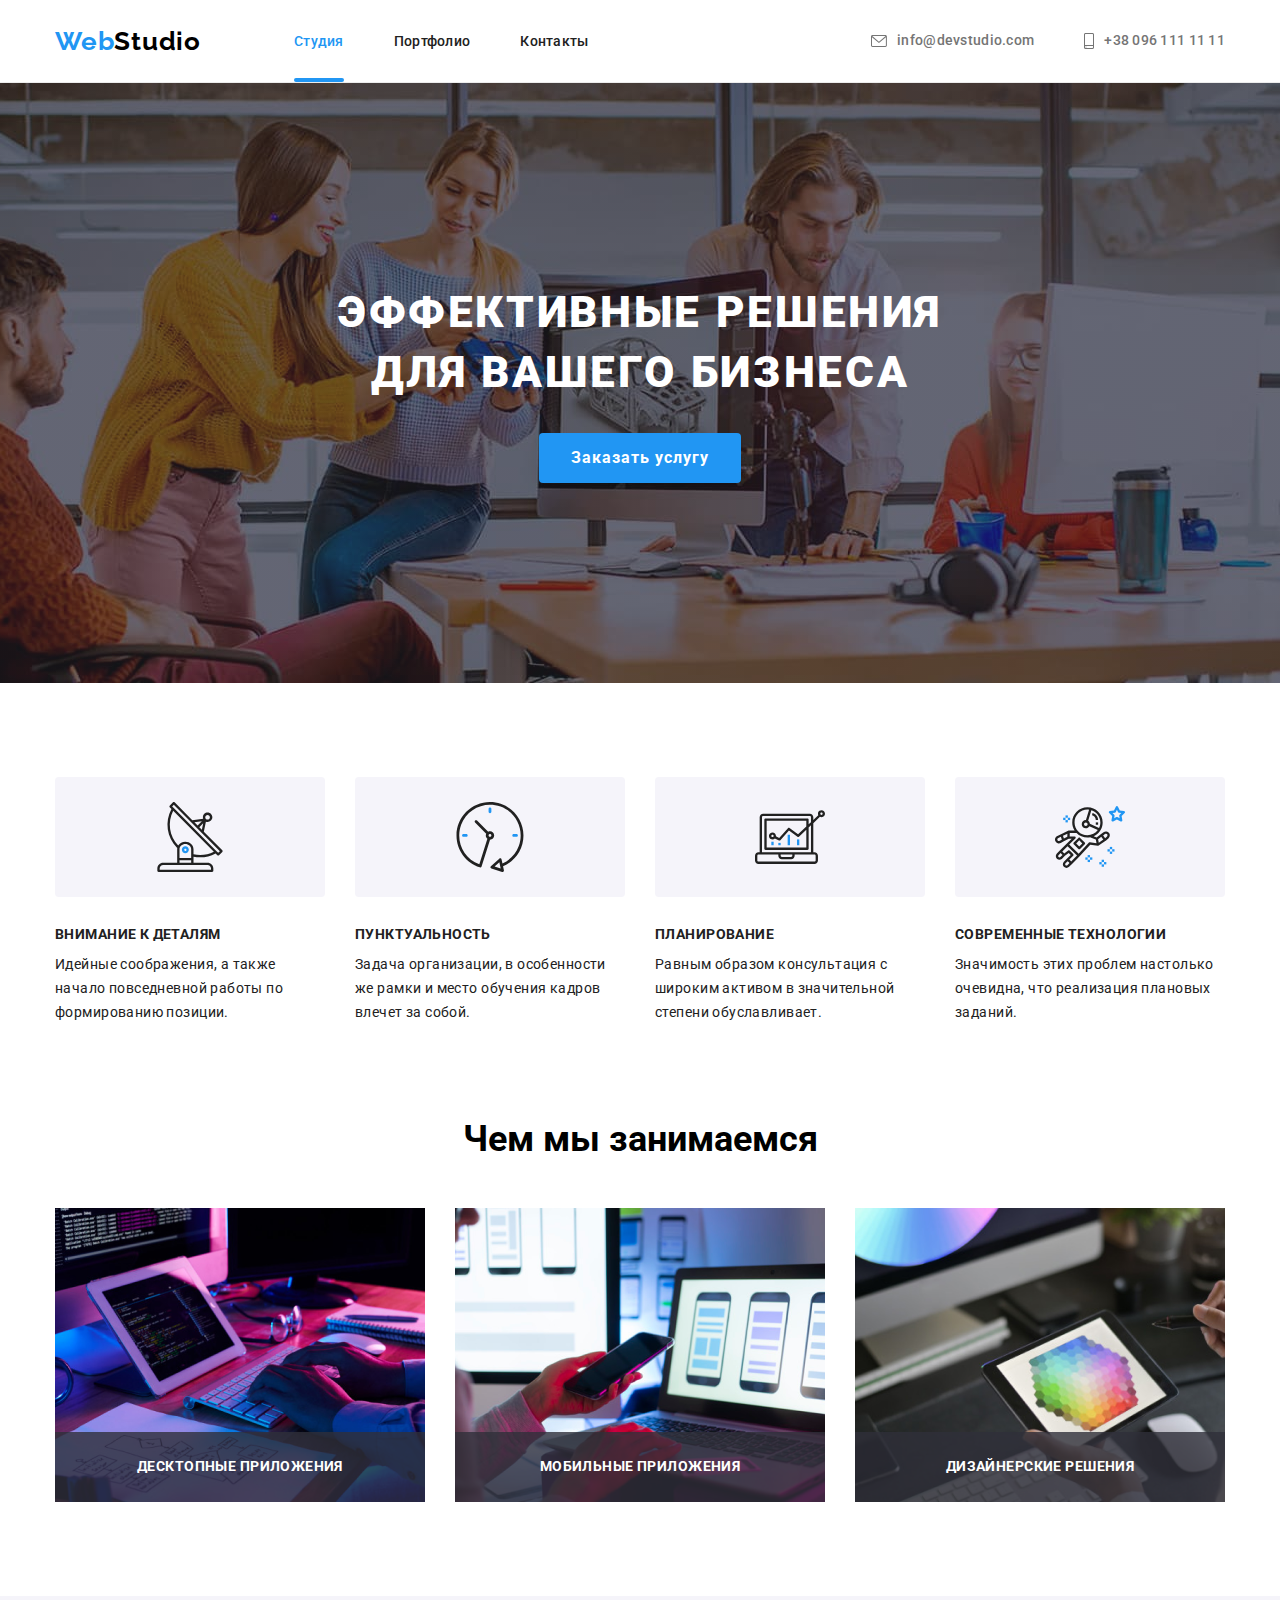
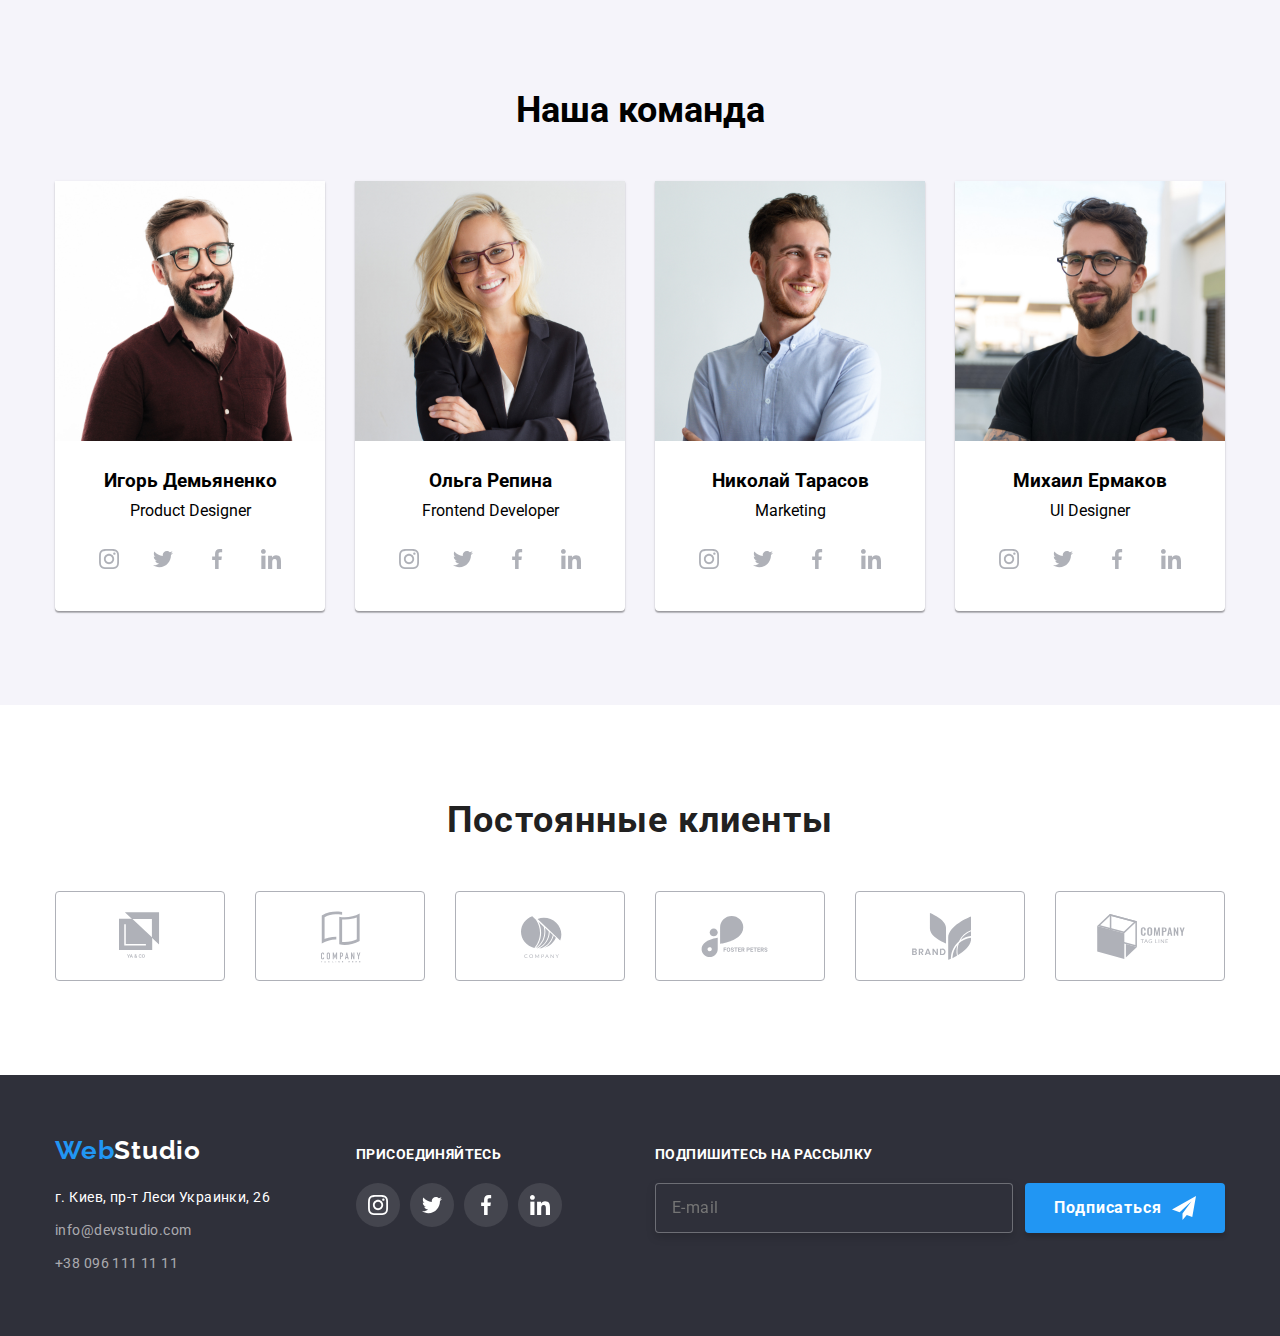
==== commit 0b8b79ac: "add contacts.htms" ====
--- a/index.html
+++ b/index.html
@@ -15,7 +15,7 @@
             <ul class="nav">
                 <li class="item"><a class="link current" href="">Студия</a></li>
                 <li class="item"><a class="link" href="./portfolio.html">Портфолио</a></li>
-                <li class="item"><a class="link" href="">Контакты</a></li>
+                <li class="item"><a class="link" href="./contacts.html">Контакты</a></li>
             </ul>
             <address class="address">
                 <ul class="auth-nav">
--- a/css/main.min.css
+++ b/css/main.min.css
@@ -3,5 +3,5 @@
  Consolas,  'Liberation Mono',  Menlo,- monospace;font-size:1em}small{font-size:80%}sub,sup{font-size:75%;line-height:0;position:relative;vertical-align:baseline}sub{bottom:-0.25em}sup{top:-0.5em}table{text-indent:0;border-color:inherit}button,input,optgroup,select,textarea{font-family:inherit;font-size:100%;line-height:1.15;margin:0}button,select{text-transform:none}button,[type='button'],[type='reset'],[type='submit']{-webkit-appearance:button}::-moz-focus-inner{border-style:none;padding:0}:-moz-focusring{outline:1px dotted ButtonText}:-moz-ui-invalid{box-shadow:none}legend{padding:0}progress{vertical-align:baseline}::-webkit-inner-spin-button,::-webkit-outer-spin-button{height:auto}[type='search']{-webkit-appearance:textfield;outline-offset:-2px}::-webkit-search-decoration{-webkit-appearance:none}::-webkit-file-upload-button{-webkit-appearance:button;font:inherit}summary{display:list-item}body{font-family:'Roboto', sans-serif;color:var(#2196F3)}ul{list-style:none}a{text-decoration:none}img{display:block}.visually-hidden{position:absolute;width:1px;height:1px;margin:-1px;border:0;padding:0;clip:rect(0 0 0 0);overflow:hidden}.container{width:1200px;margin-left:auto;margin-right:auto;padding-left:15px;padding-right:15px}.logo{font-family:'Raleway', sans-serif;font-style:normal;font-weight:700;font-size:26px;line-height:1.19;letter-spacing:0.03em;color:#000000}.nav .link{padding:32px 0;font-weight:500;font-size:14px;line-height:1.14;letter-spacing:0.02em;color:#212121;transition:color 250ms cubic-bezier(0.4, 0, 0.2, 1)}.nav .link.current{color:#2196F3}.nav .item{cursor:pointer}.auth-nav .link{font-weight:500;font-style:normal;font-size:14px;line-height:1.14;letter-spacing:0.02em;color:#757575;transition:color 250ms cubic-bezier(0.4, 0, 0.2, 1)}.item:hover .link,.item:focus .link{color:#2196F3}.link:hover,.link:focus{color:#2196F3}.page-header .container{background-color:#fff}.navigation{display:flex;margin-bottom:0;margin-top:0;align-items:center}.navigation .logo{margin-right:93px}.link.current::after{content:"";display:block;position:absolute;bottom:0;width:100%;height:4px;background-color:#2196F3;border-radius:2px}.navigation .item{position:relative;padding:32px 0}.nav{display:flex;margin:0;padding-left:0}.auth-nav{display:flex;margin:0;padding-left:0}.page-header .address{margin-left:auto}.auth-nav>.link:last-child{margin-right:0}.auth-nav .link{padding:32px 0}.nav>li:not(:last-child){display:block;margin-right:50px}.auth-nav li:not(:last-child){margin-right:50px}.auth-nav .link{display:flex;align-items:center}.envelope{width:16px;height:12px;margin-right:10px;fill:currentColor;transition:background-color 250ms cubic-bezier(0.4, 0, 0.2, 1)}.envelope:hover,.envelope:focus{fill:#2196F3}.phone{width:10px;height:16px;margin-right:10px;fill:currentColor;transition:fill 250ms cubic-bezier(0.4, 0, 0.2, 1)}.phone:hover,.phone:focus{fill:#2196F3}.hero>.hero-title{font-weight:900;font-size:44px;line-height:1.36;letter-spacing:0.06em;text-transform:uppercase;color:#fff}.hero .button{min-width:200px;color:#fff;font-weight:700;font-size:16px;line-height:1.88;letter-spacing:0.06em;background-color:#2196F3;box-shadow:0px 4px 4px rgba(0,0,0,0.15);border-radius:4px;border:none;padding:10px 32px;cursor:pointer}.hero{text-align:center;padding-bottom:200px;padding-top:200px}.hero-title{margin-top:0;margin-bottom:0;margin-bottom:30px}.hero-bg{max-width:1600px;min-height:600px;margin:0 auto;background-color:#000000;background-image:linear-gradient(rgba(47,48,58,0.4), rgba(47,48,58,0.4)),url("../images/hero-bg.jpg");background-repeat:no-repeat;background-position:center;background-size:cover}.backdrop{position:fixed;width:100%;height:100%;top:0;left:0;background-color:rgba(0,0,0,0.5);opacity:1;z-index:2;transition:opacity 250ms cubic-bezier(0.4, 0, 0.2, 1)}.backdrop.is-hidden{opacity:0;pointer-events:none}.backdrop.is-hidden .modal{transform:translate(-50%, -50%) scale(0.5)}.modal{position:absolute;top:50%;left:50%;transform:translate(-50%, -50%) scale(1);transition:transform 250ms cubic-bezier(0.4, 0, 0.2, 1);min-width:528px;min-height:581px;background-color:#FFFFFF;box-shadow:0px 1px 3px rgba(0,0,0,0.12),0px 1px 1px rgba(0,0,0,0.14),0px 2px 1px rgba(0,0,0,0.2);border-radius:4px}.btn-modal{position:absolute;right:0;width:30px;height:30px;background-color:#fff;border:1px solid rgba(0,0,0,0.1);border-radius:50%;margin:8px;cursor:pointer}.btn-close{position:absolute;top:50%;left:50%;transform:translate(-50%, -50%);transition:fill 250ms cubic-bezier(0.4, 0, 0.2, 1)}.btn-modal:hover .btn-close{fill:#2196F3}.modal-title{display:block;margin-top:40px;margin-bottom:12px;font-weight:700;font-size:20px;line-height:1.15;letter-spacing:0.03em;color:#212121}.modal-form{margin-left:40px;margin-right:40px;margin-bottom:40px}.form-field{display:flex;flex-direction:column;margin-bottom:10px;text-align:left}.form-field .form-input{height:40px;padding-left:42px;padding-right:12px;padding-bottom:12px;padding-top:12px;margin-top:4px;border:1px solid rgba(33,33,33,0.2);border-radius:4px;cursor:pointer;outline:none;transition:border-color 250ms var(--cubic)}.form-field .textarea{width:100%;margin-top:4px;padding:12px 16px;border:1px solid rgba(33,33,33,0.2);border-radius:4px;resize:none;outline:none;transition:border-color 250ms cubic-bezier(0.4, 0, 0.2, 1)}.textarea:focus{border-color:#2196F3}.checkbox-label>.link{text-decoration:underline;color:#2196F3}.checkbox-label{display:block;position:relative;font-weight:400;font-size:14px;line-height:1.7;letter-spacing:0.03em;cursor:pointer}.checkbox{appearance:none;position:absolute}.checkbox-container{margin-bottom:30px}.checkbox-container .icon{position:absolute;left:0;top:50%;transform:translateY(-50%);display:block;width:16px;height:15px;border:2px solid #212121;border-radius:2px}.checkbox:checked ~ .icon{border-color:#2196F3;background-color:#2196F3;background-image:url("../images/icons/icon-check.svg");background-size:contain;background-origin:border-box}.form-field{position:relative}.icon-form{position:absolute;left:12px;top:55%;fill:#000000;transition:fill 250ms cubic-bezier(0.4, 0, 0.2, 1);pointer-events:none}.form-input:focus+.icon-form{fill:#2196F3}.form-input:focus{border-color:#2196F3}.section-title{font-weight:700;font-size:14px;line-height:1.14;letter-spacing:0.03em;text-transform:uppercase;color:#212121}.section .section-descriptions{font-weight:400;font-size:14px;line-height:1.71;letter-spacing:0.03em}.no-title{padding-top:94px;padding-bottom:94px;padding-left:0;display:flex;margin-bottom:0;margin-top:0}.section.container{background:#fff}.container .section-title{margin-top:0;margin-bottom:10px}.container .section-descriptions{margin-top:0;margin-bottom:0}.container .section-item:not(:last-child){margin-right:30px}.no-title .section-item::before{content:"";width:270px;height:120px;display:block;background-color:#F5F4FA;border-radius:4px;margin-bottom:30px;padding:25px 100px}.antenna::before{background-image:url("../images/icons/antenna-1.svg");background-repeat:no-repeat;background-position:center}.clock::before{background-image:url("../images/icons/clock-1.svg");background-repeat:no-repeat;background-position:center}.diagram::before{background-image:url("../images/icons/diagram-1.svg");background-repeat:no-repeat;background-position:center}.astronaut::before{background-image:url("../images/icons/astronaut-1.svg");background-repeat:no-repeat;background-position:center}.team-work .section-items{display:flex;padding-left:0;margin-top:0;margin-bottom:0}.items:not(:last-child){margin-right:30px}.section-caption{text-align:center;margin-top:0;margin-bottom:0;padding-bottom:47px}.team-work{background-color:#fff;margin-bottom:0;margin-top:0;padding-bottom:94px}.items{position:relative}.items>.subtitle{position:absolute;bottom:0;width:100%;padding:27px 0;margin:0;font-weight:700;font-size:14px;line-height:1.14;color:#fff;text-align:center;letter-spacing:0.03em;text-transform:uppercase;background-color:rgba(47,48,58,0.8)}.section-bg{background:#F5F4FA}.our-team{margin-bottom:0;margin-top:0;padding-bottom:94px}.our-team .section-items{display:flex;padding-left:0;margin-top:0;margin-bottom:0}.section-team{text-align:center;margin-top:0;margin-bottom:0;padding-bottom:50px;padding-top:94px}.list-workers:not(:last-child){margin-right:30px}.section-avatar,.section-vocation{text-align:center;margin-top:0;margin-bottom:0}.section-avatar{margin-top:30px;margin-bottom:10px}.card-workers{background:#fff;box-shadow:0px 1px 3px rgba(0,0,0,0.12),0px 1px 1px rgba(0,0,0,0.14),0px 2px 1px rgba(0,0,0,0.2);border-radius:0px 0px 4px 4px}.social{display:flex;padding-left:0;justify-content:center;margin-top:16px;padding-bottom:30px}.social .icon{display:flex;justify-content:center;align-items:center;width:44px;height:44px;border-radius:50%;color:#afb1b8;transition:background-color 250ms cubic-bezier(0.4, 0, 0.2, 1),color 250ms cubic-bezier(0.4, 0, 0.2, 1)}.instagram,.twitter,.facebook,.linkedin{display:block;width:20px;height:20px;fill:currentColor}.social>li:not(:last-child){margin-right:10px}.social .icon:hover,.social .icon:focus{color:#fff;background-color:#2196F3}.section-clients{margin-bottom:0;margin-top:0;padding-bottom:50px;font-weight:700;font-size:36px;line-height:1.17;text-align:center;letter-spacing:0.03em;color:#212121}.clients{margin-top:94px;margin-bottom:94px}.clients-list{display:flex;padding-left:0;margin-top:0;margin-bottom:0}.icon-logo-1,.icon-logo-2,.icon-logo-3,.icon-logo-4,.icon-logo-5,.icon-logo-6{display:block;fill:currentColor}.clients-list .icon{display:flex;justify-content:center;align-items:center}.clients-list>li:not(:last-child){margin-right:30px}.clients-list .icon{width:170px;height:90px;color:#afb1b8;transition:color 250ms cubic-bezier(0.4, 0, 0.2, 1),border 250ms cubic-bezier(0.4, 0, 0.2, 1)}.clients-list .item{display:block;width:170px;height:90px;border:1px solid #AFB1B8;border-radius:4px}.clients-list .icon:hover,.clients-list .icon:focus{color:#2196F3}.clients-list .item:hover,.clients-list .item:focus{border:1px solid #2196F3}.list-btn{background:#F5F4FA;border:none;border-radius:4px;padding:6px 22px;cursor:pointer;transition:background-color 250ms cubic-bezier(0.4, 0, 0.2, 1),color 250ms cubic-bezier(0.4, 0, 0.2, 1),box-shadow 250ms cubic-bezier(0.4, 0, 0.2, 1)}.list-btn:hover,.list-btn:focus{color:#fff;background:#2196F3;box-shadow:0px 3px 1px rgba(0,0,0,0.1),0px 1px 2px rgba(0,0,0,0.08),0px 2px 2px rgba(0,0,0,0.12)}.section .list-btn{font-family:'Roboto', sans-serif;font-weight:500;font-size:16px;line-height:1.62;letter-spacing:0.03em}.section-item{font-weight:700;font-size:18px;line-height:2;letter-spacing:0.06em;color:#212121}.section-tagline{font-weight:400;font-size:16px;line-height:1.88;letter-spacing:0.03em;color:#fff}.main-container{background:#fff}.web-container{display:flex;margin-bottom:0;margin-top:0;flex-wrap:wrap;padding-left:0}.portfolio{display:flex;justify-content:center;padding-bottom:34px;padding-left:0;padding-right:0;margin-bottom:0;margin-top:0}.section.portfolio-container{width:1200px;background-color:#fff;margin-top:94px;margin-bottom:94px;margin-left:auto;margin-right:auto;padding-left:15px;padding-right:15px}.portfolio .list-navigation:not(:last-child){margin-right:8px}.section-list .lists-section:nth-child(n+1){margin-right:30px;margin-bottom:30px}.section-list .lists-section.not{margin-right:0}.section-list-card .title{padding:20px 24px}.section-tagline,.section-item{margin:0}.section-list-card a{display:block}.section-list-card{background:#fff}.lists-section.lists-cards:nth-last-child(-n+3){margin-bottom:0}.lists-section{width:370px;border:1px solid #EEEEEE}.overlay::before{position:absolute;top:0;left:0;content:"";display:block;width:100%;height:100%;background-color:#2196F3}.img-overlay{position:relative;overflow:hidden;width:370px;height:294px}.text{position:absolute;top:63px;left:24px;margin:0;width:322px;height:168px;font-weight:400;font-size:18px;line-height:1.55;letter-spacing:0.03em;color:#fff}.overlay{position:absolute;left:0;top:0;width:100%;height:100%;transform:translateY(100%);transition:transform 250ms cubic-bezier(0.4, 0, 0.2, 1)}.lists-section:hover .overlay{transform:translateY(0%)}.lists-section{transition:box-shadow 250ms cubic-bezier(0.4, 0, 0.2, 1)}.lists-section:hover{box-shadow:1px 1px 1px rgba(0,0,0,0.12),0px 4px 4px rgba(0,0,0,0.06),1px 4px 6px rgba(0,0,0,0.16)}.cards{transition:box-shadow 250ms cubic-bezier(0.4, 0, 0.2, 1)}.cards:focus .overlay{transform:translateY(0%)}.cards:focus{box-shadow:1px 1px 1px rgba(0,0,0,0.12),0px 4px 4px rgba(0,0,0,0.06),1px 4px 6px rgba(0,0,0,0.16)}.footer{background:#2F303A}.footer .footer-title{font-style:normal;font-weight:400;font-size:14px;line-height:1.71;letter-spacing:0.03em;color:#fff}.footer .footer-link{font-style:normal;font-weight:400;font-size:14px;line-height:1.71;letter-spacing:0.03em;color:rgba(255,255,255,0.6)}.footer{background-color:#2F303A}.footer .logo{display:block;padding-top:60px;padding-bottom:20px}.footer-nav{margin-top:0;margin-bottom:0;padding-left:0}.footer-title{margin-top:0;margin-bottom:0;padding-bottom:9px}.footer-links:not(:last-child){padding-bottom:9px}.footer-section{margin-bottom:60px;margin-right:70px}.footer-link{display:block}.footer .container{display:flex;align-items:baseline}.footer-discription{display:block;font-style:normal;font-weight:700;font-size:14px;line-height:1.14;letter-spacing:0.03em;text-transform:uppercase;color:#FFFFFF;margin-top:0;margin-bottom:20px}.footer-list .icon::before{content:"";display:block;width:44px;height:44px;background-color:rgba(255,255,255,0.1);background-repeat:no-repeat;background-position:center;border-radius:50%;transition:background-color 250ms cubic-bezier(0.4, 0, 0.2, 1)}.footer-list .icon:hover::before,.footer-list .icon:focus::before{background-color:#2196F3}.footer-list{display:flex;padding-left:0;margin-top:0;margin-bottom:0}.footer-list>li:not(:last-child){margin-right:10px}.footer-adress{display:flex;align-items:baseline;width:231px}.instagram-white::before{background-image:url("../images/icons/instagram-white.svg")}.twitter-white::before{background-image:url("../images/icons/twitter-white.svg")}.facebook-white::before{background-image:url("../images/icons/facebook-white.svg")}.linkedin-white::before{background-image:url("../images/icons/linkedin-white.svg")}.footer-subscribe{width:570px;margin-left:93px}.btn-subscribe{min-width:200px;margin-left:12px;padding:10px 26px;background-color:#2196F3;box-shadow:0px 4px 4px rgba(0,0,0,0.15);border-radius:4px;border:none;cursor:pointer}.subscribe{display:flex;justify-content:center;align-items:center;font-weight:700;font-size:16px;line-height:1.88;letter-spacing:0.06em;color:#fff}.subscribe::after{content:"";display:block;width:24px;height:24px;margin-left:10px;background-image:url("../images/icons/send.svg")}.js-speaker-form .mail{width:358px;height:50px;padding:16px;background-color:#2F303A;border:1px solid rgba(255,255,255,0.3);filter:drop-shadow(0px 4px 4px rgba(0,0,0,0.15));border-radius:4px;font-weight:400;font-size:16px;line-height:20px;letter-spacing:0.03em;color:rgba(255,255,255,0.6)}.js-speaker-form{display:flex}
+ monospace;font-size:1em}small{font-size:80%}sub,sup{font-size:75%;line-height:0;position:relative;vertical-align:baseline}sub{bottom:-0.25em}sup{top:-0.5em}table{text-indent:0;border-color:inherit}button,input,optgroup,select,textarea{font-family:inherit;font-size:100%;line-height:1.15;margin:0}button,select{text-transform:none}button,[type='button'],[type='reset'],[type='submit']{-webkit-appearance:button}::-moz-focus-inner{border-style:none;padding:0}:-moz-focusring{outline:1px dotted ButtonText}:-moz-ui-invalid{box-shadow:none}legend{padding:0}progress{vertical-align:baseline}::-webkit-inner-spin-button,::-webkit-outer-spin-button{height:auto}[type='search']{-webkit-appearance:textfield;outline-offset:-2px}::-webkit-search-decoration{-webkit-appearance:none}::-webkit-file-upload-button{-webkit-appearance:button;font:inherit}summary{display:list-item}body{font-family:'Roboto', sans-serif}ul{list-style:none}a{text-decoration:none}img{display:block}.visually-hidden{position:absolute;width:1px;height:1px;margin:-1px;border:0;padding:0;clip:rect(0 0 0 0);overflow:hidden}.container{width:1200px;margin-left:auto;margin-right:auto;padding-left:15px;padding-right:15px}.logo{font-family:'Raleway', sans-serif;font-style:normal;font-weight:700;font-size:26px;line-height:1.19;letter-spacing:0.03em;color:#000000}.nav .link{padding:32px 0;font-weight:500;font-size:14px;line-height:1.14;letter-spacing:0.02em;color:#212121;transition:color 250ms cubic-bezier(0.4, 0, 0.2, 1)}.nav .link.current{color:#2196F3}.nav .item{cursor:pointer}.auth-nav .link{font-weight:500;font-style:normal;font-size:14px;line-height:1.14;letter-spacing:0.02em;color:#757575;transition:color 250ms cubic-bezier(0.4, 0, 0.2, 1)}.item:hover .link,.item:focus .link{color:#2196F3}.link:hover,.link:focus{color:#2196F3}.page-header{border-bottom:1px solid #ECECEC}.navigation{display:flex;margin-bottom:0;margin-top:0;align-items:center}.navigation .logo{margin-right:93px}.link.current::after{content:"";display:block;position:absolute;bottom:0;width:100%;height:4px;background-color:#2196F3;border-radius:2px}.navigation .item{position:relative;padding:32px 0}.nav{display:flex;margin:0;padding-left:0}.auth-nav{display:flex;margin:0;padding-left:0}.page-header .address{margin-left:auto}.auth-nav>.link:last-child{margin-right:0}.auth-nav .link{padding:32px 0}.nav>li:not(:last-child){display:block;margin-right:50px}.auth-nav li:not(:last-child){margin-right:50px}.auth-nav .link{display:flex;align-items:center}.envelope{width:16px;height:12px;margin-right:10px;fill:currentColor;transition:background-color 250ms cubic-bezier(0.4, 0, 0.2, 1)}.envelope:hover,.envelope:focus{fill:#2196F3}.phone{width:10px;height:16px;margin-right:10px;fill:currentColor;transition:fill 250ms cubic-bezier(0.4, 0, 0.2, 1)}.phone:hover,.phone:focus{fill:#2196F3}.hero>.hero-title{font-weight:900;font-size:44px;line-height:1.36;letter-spacing:0.06em;text-transform:uppercase;color:#fff}.hero .button{min-width:200px;color:#fff;font-weight:700;font-size:16px;line-height:1.88;letter-spacing:0.06em;background-color:#2196F3;box-shadow:0px 4px 4px rgba(0,0,0,0.15);border-radius:4px;border:none;padding:10px 32px;cursor:pointer}.hero{text-align:center;padding-bottom:200px;padding-top:200px}.hero-title{margin-top:0;margin-bottom:0;margin-bottom:30px}.hero-bg{max-width:1600px;min-height:600px;margin:0 auto;background-color:#000000;background-image:linear-gradient(rgba(47,48,58,0.4), rgba(47,48,58,0.4)),url("../images/hero-bg.jpg");background-repeat:no-repeat;background-position:center;background-size:cover}.backdrop{position:fixed;width:100%;height:100%;top:0;left:0;background-color:rgba(0,0,0,0.5);opacity:1;z-index:2;transition:opacity 250ms cubic-bezier(0.4, 0, 0.2, 1)}.backdrop.is-hidden{opacity:0;pointer-events:none}.backdrop.is-hidden .modal{transform:translate(-50%, -50%) scale(0.5)}.modal{position:absolute;top:50%;left:50%;transform:translate(-50%, -50%) scale(1);transition:transform 250ms cubic-bezier(0.4, 0, 0.2, 1);min-width:528px;min-height:581px;background-color:#FFFFFF;box-shadow:0px 1px 3px rgba(0,0,0,0.12),0px 1px 1px rgba(0,0,0,0.14),0px 2px 1px rgba(0,0,0,0.2);border-radius:4px}.btn-modal{position:absolute;right:0;width:30px;height:30px;background-color:#fff;border:1px solid rgba(0,0,0,0.1);border-radius:50%;margin:8px;cursor:pointer}.btn-close{position:absolute;top:50%;left:50%;transform:translate(-50%, -50%);transition:fill 250ms cubic-bezier(0.4, 0, 0.2, 1)}.btn-modal:hover .btn-close{fill:#2196F3}.modal-title{display:block;margin-top:40px;margin-bottom:12px;font-weight:700;font-size:20px;line-height:1.15;letter-spacing:0.03em;color:#212121}.modal-form{margin-left:40px;margin-right:40px;margin-bottom:40px}.form-field{display:flex;flex-direction:column;margin-bottom:10px;text-align:left}.form-field .form-input{height:40px;padding-left:42px;padding-right:12px;padding-bottom:12px;padding-top:12px;margin-top:4px;border:1px solid rgba(33,33,33,0.2);border-radius:4px;cursor:pointer;outline:none;transition:border-color 250ms var(--cubic)}.form-field .textarea{width:100%;margin-top:4px;padding:12px 16px;border:1px solid rgba(33,33,33,0.2);border-radius:4px;resize:none;outline:none;transition:border-color 250ms cubic-bezier(0.4, 0, 0.2, 1)}.textarea:focus{border-color:#2196F3}.checkbox-label>.link{text-decoration:underline;color:#2196F3}.checkbox-label{display:block;position:relative;font-weight:400;font-size:14px;line-height:1.7;letter-spacing:0.03em;cursor:pointer}.checkbox{appearance:none;position:absolute}.checkbox-container{margin-bottom:30px}.checkbox-container .icon{position:absolute;left:0;top:50%;transform:translateY(-50%);display:block;width:16px;height:15px;border:2px solid #212121;border-radius:2px}.checkbox:checked ~ .icon{border-color:#2196F3;background-color:#2196F3;background-image:url("../images/icons/icon-check.svg");background-size:contain;background-origin:border-box}.form-field{position:relative}.icon-form{position:absolute;left:12px;top:55%;fill:#000000;transition:fill 250ms cubic-bezier(0.4, 0, 0.2, 1);pointer-events:none}.form-input:focus+.icon-form{fill:#2196F3}.form-input:focus{border-color:#2196F3}.section-title{font-weight:700;font-size:14px;line-height:1.14;letter-spacing:0.03em;text-transform:uppercase;color:#212121}.section .section-descriptions{font-weight:400;font-size:14px;line-height:1.71;letter-spacing:0.03em}.no-title{padding-left:0;display:flex;margin-bottom:0;margin-top:0}.section.container{background:#fff}.container .section-title{margin-top:0;margin-bottom:10px}.container .section-descriptions{margin-top:0;margin-bottom:0}.container .section-item:not(:last-child){margin-right:30px}.no-title .section-item::before{content:"";width:270px;height:120px;display:block;background-color:#F5F4FA;border-radius:4px;margin-bottom:30px;padding:25px 100px}.antenna::before{background-image:url("../images/icons/antenna-1.svg");background-repeat:no-repeat;background-position:center}.clock::before{background-image:url("../images/icons/clock-1.svg");background-repeat:no-repeat;background-position:center}.diagram::before{background-image:url("../images/icons/diagram-1.svg");background-repeat:no-repeat;background-position:center}.astronaut::before{background-image:url("../images/icons/astronaut-1.svg");background-repeat:no-repeat;background-position:center}.team-work .section-items{display:flex;padding-left:0;margin-top:0;margin-bottom:0}.items:not(:last-child){margin-right:30px}.section-caption{text-align:center;margin-top:0;margin-bottom:0;padding-bottom:47px;font-size:36px}.team-work{background-color:#fff;margin-bottom:0;margin-top:0;padding-bottom:94px}.items{position:relative}.items>.subtitle{position:absolute;bottom:0;width:100%;padding:27px 0;margin:0;font-weight:700;font-size:14px;line-height:1.14;color:#fff;text-align:center;letter-spacing:0.03em;text-transform:uppercase;background-color:rgba(47,48,58,0.8)}.section-bg{background:#F5F4FA}.our-team{margin-bottom:0;margin-top:0;padding-bottom:94px}.our-team .section-items{display:flex;padding-left:0;margin-top:0;margin-bottom:0}.section-team{text-align:center;margin-top:0;margin-bottom:0;padding-bottom:50px;padding-top:94px;font-size:36px}.list-workers:not(:last-child){margin-right:30px}.section-avatar,.section-vocation{text-align:center;margin-top:0;margin-bottom:0}.section-avatar{margin-top:30px;margin-bottom:10px}.card-workers{background:#fff;box-shadow:0px 1px 3px rgba(0,0,0,0.12),0px 1px 1px rgba(0,0,0,0.14),0px 2px 1px rgba(0,0,0,0.2);border-radius:0px 0px 4px 4px}.social{display:flex;padding-left:0;justify-content:center;margin-top:16px;padding-bottom:30px}.social .icon{display:flex;justify-content:center;align-items:center;width:44px;height:44px;border-radius:50%;color:#afb1b8;transition:background-color 250ms cubic-bezier(0.4, 0, 0.2, 1),color 250ms cubic-bezier(0.4, 0, 0.2, 1)}.instagram,.twitter,.facebook,.linkedin{display:block;width:20px;height:20px;fill:currentColor}.social>li:not(:last-child){margin-right:10px}.social .icon:hover,.social .icon:focus{color:#fff;background-color:#2196F3}.section-clients{margin-bottom:0;margin-top:0;padding-bottom:50px;font-weight:700;font-size:36px;line-height:1.17;text-align:center;letter-spacing:0.03em;color:#212121}.clients{margin-top:94px;margin-bottom:94px}.clients-list{display:flex;padding-left:0;margin-top:0;margin-bottom:0}.icon-logo-1,.icon-logo-2,.icon-logo-3,.icon-logo-4,.icon-logo-5,.icon-logo-6{display:block;fill:currentColor}.clients-list .icon{display:flex;justify-content:center;align-items:center}.clients-list>li:not(:last-child){margin-right:30px}.clients-list .icon{width:170px;height:90px;color:#afb1b8;transition:color 250ms cubic-bezier(0.4, 0, 0.2, 1),border 250ms cubic-bezier(0.4, 0, 0.2, 1)}.clients-list .item{display:block;width:170px;height:90px;border:1px solid #AFB1B8;border-radius:4px}.clients-list .icon:hover,.clients-list .icon:focus{color:#2196F3}.clients-list .item:hover,.clients-list .item:focus{border:1px solid #2196F3}.section .list-btn{font-family:'Roboto', sans-serif;font-weight:500;font-size:16px;line-height:1.62;letter-spacing:0.03em}.portfolio-btn{display:flex;justify-content:center;padding-left:0;padding-right:0;margin-bottom:50px;margin-top:0}.list-btn{background:#F5F4FA;border:none;border-radius:4px;padding:6px 22px;cursor:pointer;transition:background-color 250ms cubic-bezier(0.4, 0, 0.2, 1),color 250ms cubic-bezier(0.4, 0, 0.2, 1),box-shadow 250ms cubic-bezier(0.4, 0, 0.2, 1)}.list-btn:hover,.list-btn:focus{color:#fff;background-color:#2196F3;box-shadow:0px 3px 1px rgba(0,0,0,0.1),0px 1px 2px rgba(0,0,0,0.08),0px 2px 2px rgba(0,0,0,0.12)}.portfolio-btn .list-navigation:not(:last-child){margin-right:8px}.section.container{margin-top:94px;margin-bottom:94px}.web-container{display:flex;margin-bottom:0;margin-top:0;flex-wrap:wrap;padding-left:0}.section-item{font-weight:700;font-size:18px;line-height:2;letter-spacing:0.06em;color:#212121}.section-tagline{font-weight:400;font-size:16px;line-height:1.88;letter-spacing:0.03em;color:#757575}.main-container{background:#fff}.section-list .lists-section{margin-right:30px;margin-bottom:30px}.section-list .lists-section.not{margin-right:0}.section-list-card .title{padding:20px 24px;width:100%}.section-tagline,.section-item{margin:0}.section-list-card a{display:block}.section-list-card{background:#fff}.lists-section.lists-cards:nth-last-child(-n+3){margin-bottom:0}.lists-section{width:370px;border:1px solid #EEEEEE}.overlay::before{position:absolute;top:0;left:0;content:"";width:100%;height:100%;background-color:rgba(33,150,243,0.9)}.img-overlay{position:relative;overflow:hidden;width:100%}.text{position:absolute;top:63px;left:24px;margin:0;width:322px;height:168px;font-weight:400;font-size:18px;line-height:1.55;letter-spacing:0.03em;color:#fff}.overlay{position:absolute;left:0;top:0;width:100%;height:100%;transform:translateY(100%);transition:transform 250ms cubic-bezier(0.4, 0, 0.2, 1)}.lists-section:hover .overlay{transform:translateY(0%)}.lists-section{transition:box-shadow 250ms cubic-bezier(0.4, 0, 0.2, 1)}.lists-section:hover{box-shadow:1px 1px 1px rgba(0,0,0,0.12),0px 4px 4px rgba(0,0,0,0.06),1px 4px 6px rgba(0,0,0,0.16)}.cards{width:370px;transition:box-shadow 250ms cubic-bezier(0.4, 0, 0.2, 1)}.cards:focus .overlay{transform:translateY(0%)}.cards:focus{box-shadow:1px 1px 1px rgba(0,0,0,0.12),0px 4px 4px rgba(0,0,0,0.06),1px 4px 6px rgba(0,0,0,0.16)}.train{height:500px}.footer{background:#2F303A}.footer .footer-title{font-style:normal;font-weight:400;font-size:14px;line-height:1.71;letter-spacing:0.03em;color:#fff}.footer .footer-link{font-style:normal;font-weight:400;font-size:14px;line-height:1.71;letter-spacing:0.03em;color:rgba(255,255,255,0.6)}.footer{background-color:#2F303A}.footer .logo{display:block;padding-top:60px;padding-bottom:20px}.footer-nav{margin-top:0;margin-bottom:0;padding-left:0}.footer-title{margin-top:0;margin-bottom:0;padding-bottom:9px}.footer-links:not(:last-child){padding-bottom:9px}.footer-section{margin-bottom:60px;margin-right:70px}.footer-link{display:block}.footer .container{display:flex;align-items:baseline}.footer-discription{display:block;font-style:normal;font-weight:700;font-size:14px;line-height:1.14;letter-spacing:0.03em;text-transform:uppercase;color:#FFFFFF;margin-top:0;margin-bottom:20px}.footer-list .icon::before{content:"";display:block;width:44px;height:44px;background-color:rgba(255,255,255,0.1);background-repeat:no-repeat;background-position:center;border-radius:50%;transition:background-color 250ms cubic-bezier(0.4, 0, 0.2, 1)}.footer-list .icon:hover::before,.footer-list .icon:focus::before{background-color:#2196F3}.footer-list{display:flex;padding-left:0;margin-top:0;margin-bottom:0}.footer-list>li:not(:last-child){margin-right:10px}.footer-adress{display:flex;align-items:baseline;width:231px}.instagram-white::before{background-image:url("../images/icons/instagram-white.svg")}.twitter-white::before{background-image:url("../images/icons/twitter-white.svg")}.facebook-white::before{background-image:url("../images/icons/facebook-white.svg")}.linkedin-white::before{background-image:url("../images/icons/linkedin-white.svg")}.footer-subscribe{width:570px;margin-left:93px}.btn-subscribe{min-width:200px;margin-left:12px;padding:10px 26px;background-color:#2196F3;box-shadow:0px 4px 4px rgba(0,0,0,0.15);border-radius:4px;border:none;cursor:pointer}.subscribe{display:flex;justify-content:center;align-items:center;font-weight:700;font-size:16px;line-height:1.88;letter-spacing:0.06em;color:#fff}.subscribe::after{content:"";display:block;width:24px;height:24px;margin-left:10px;background-image:url("../images/icons/send.svg")}.js-speaker-form .mail{width:358px;height:50px;padding:16px;background-color:#2F303A;border:1px solid rgba(255,255,255,0.3);filter:drop-shadow(0px 4px 4px rgba(0,0,0,0.15));border-radius:4px;font-weight:400;font-size:16px;line-height:20px;letter-spacing:0.03em;color:rgba(255,255,255,0.6)}.js-speaker-form{display:flex}
 /*# sourceMappingURL=main.min.css.map */